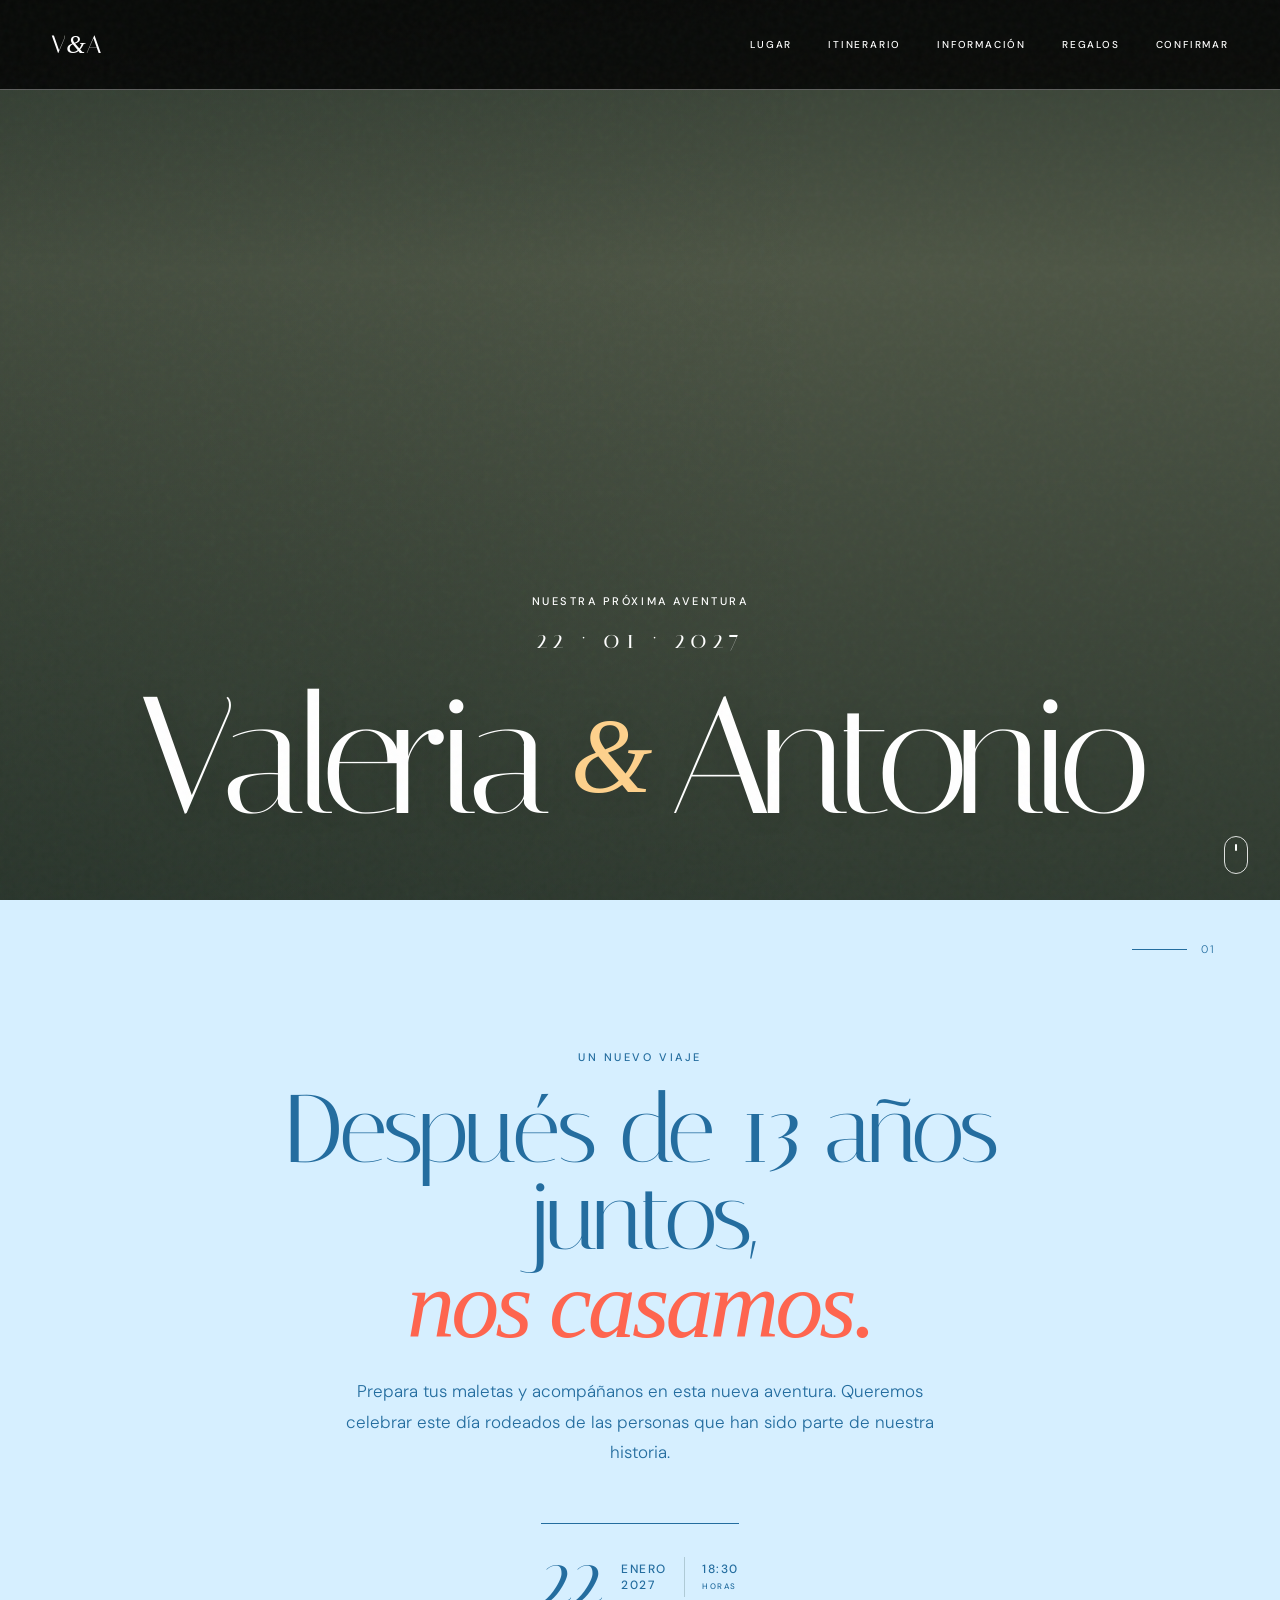
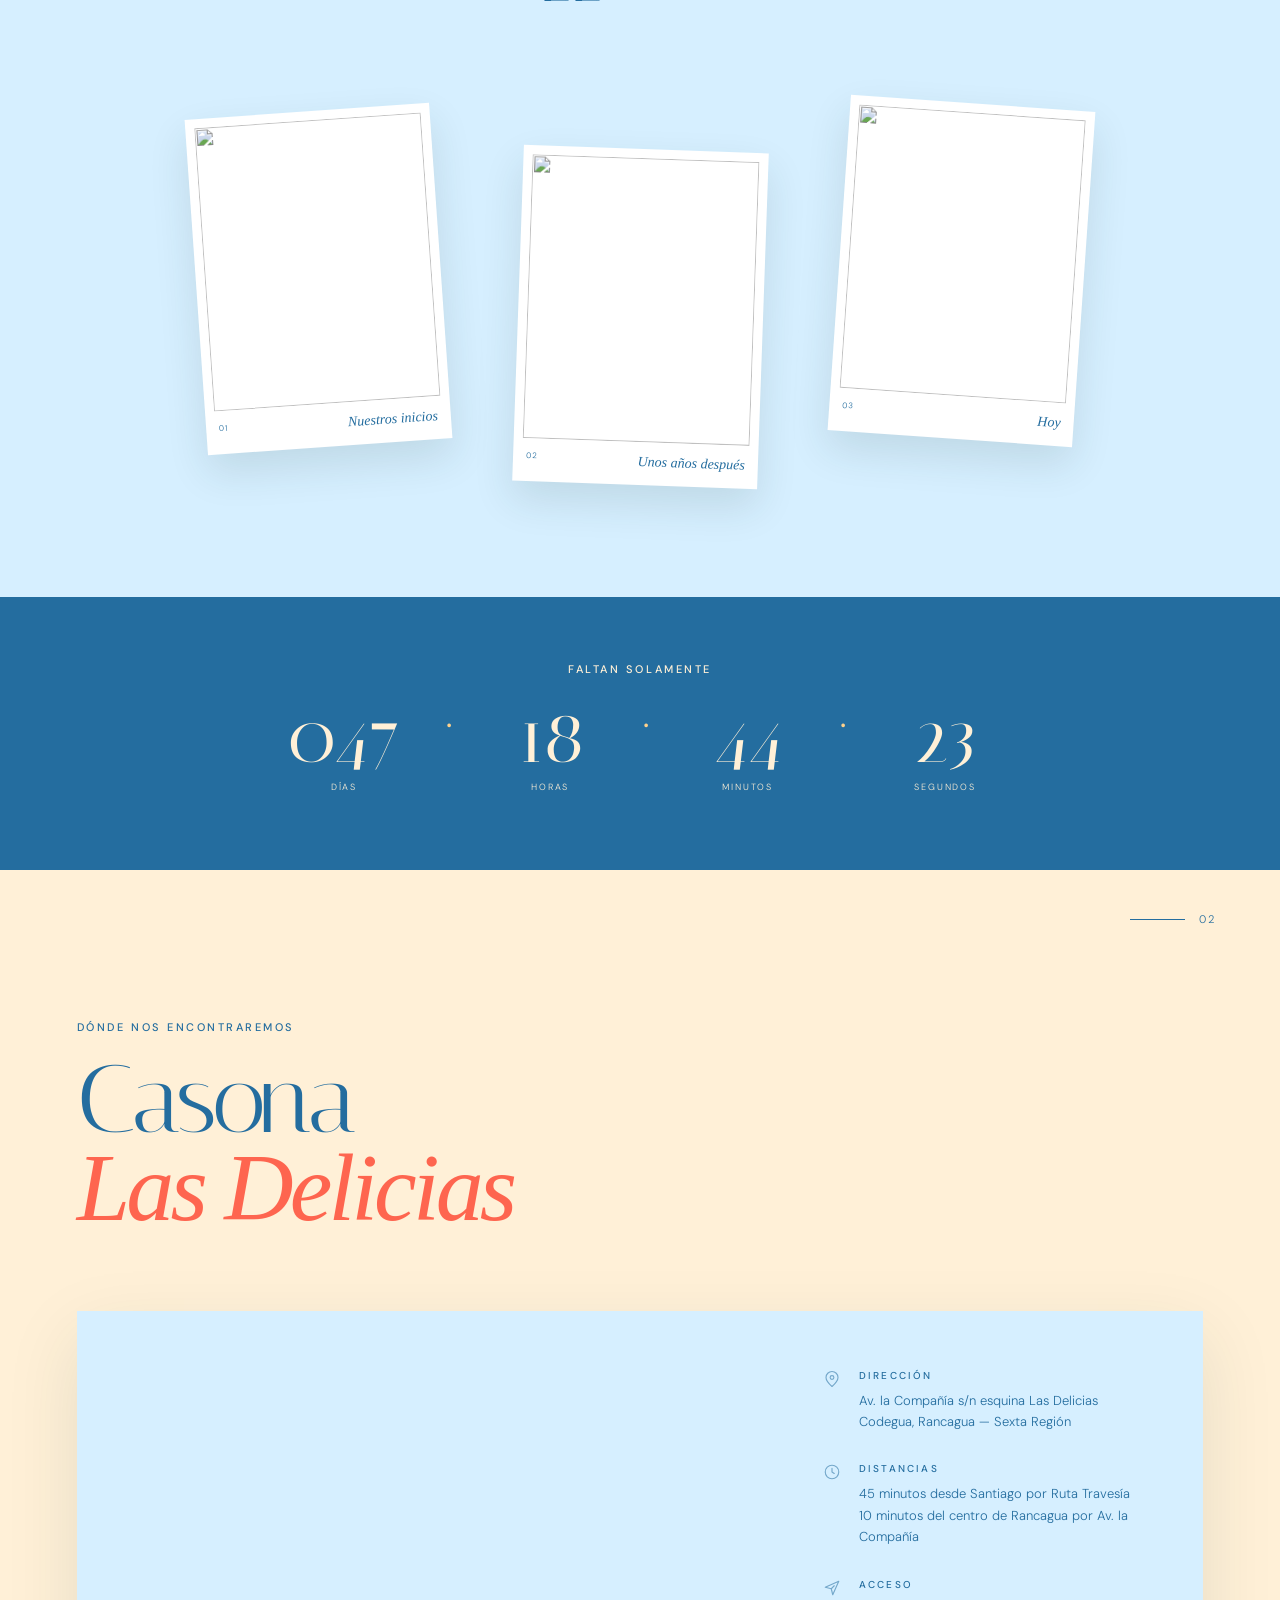
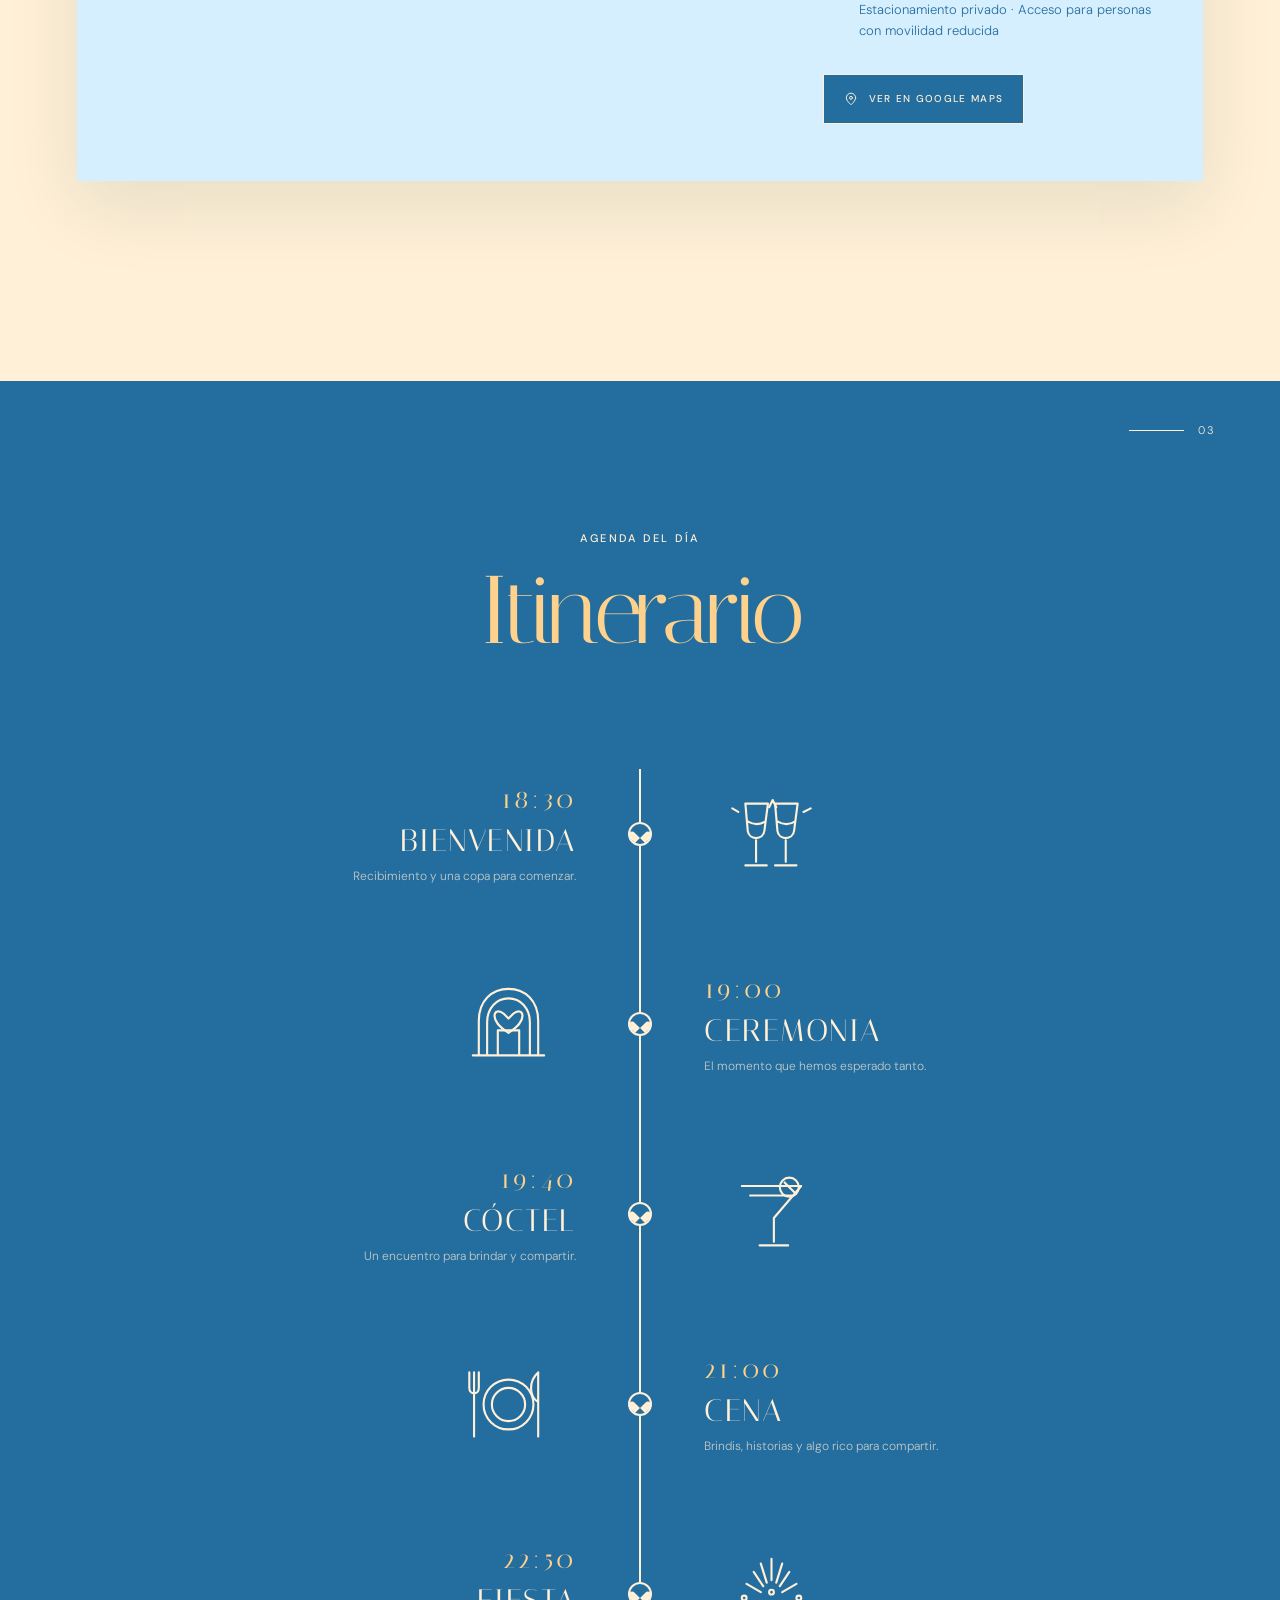
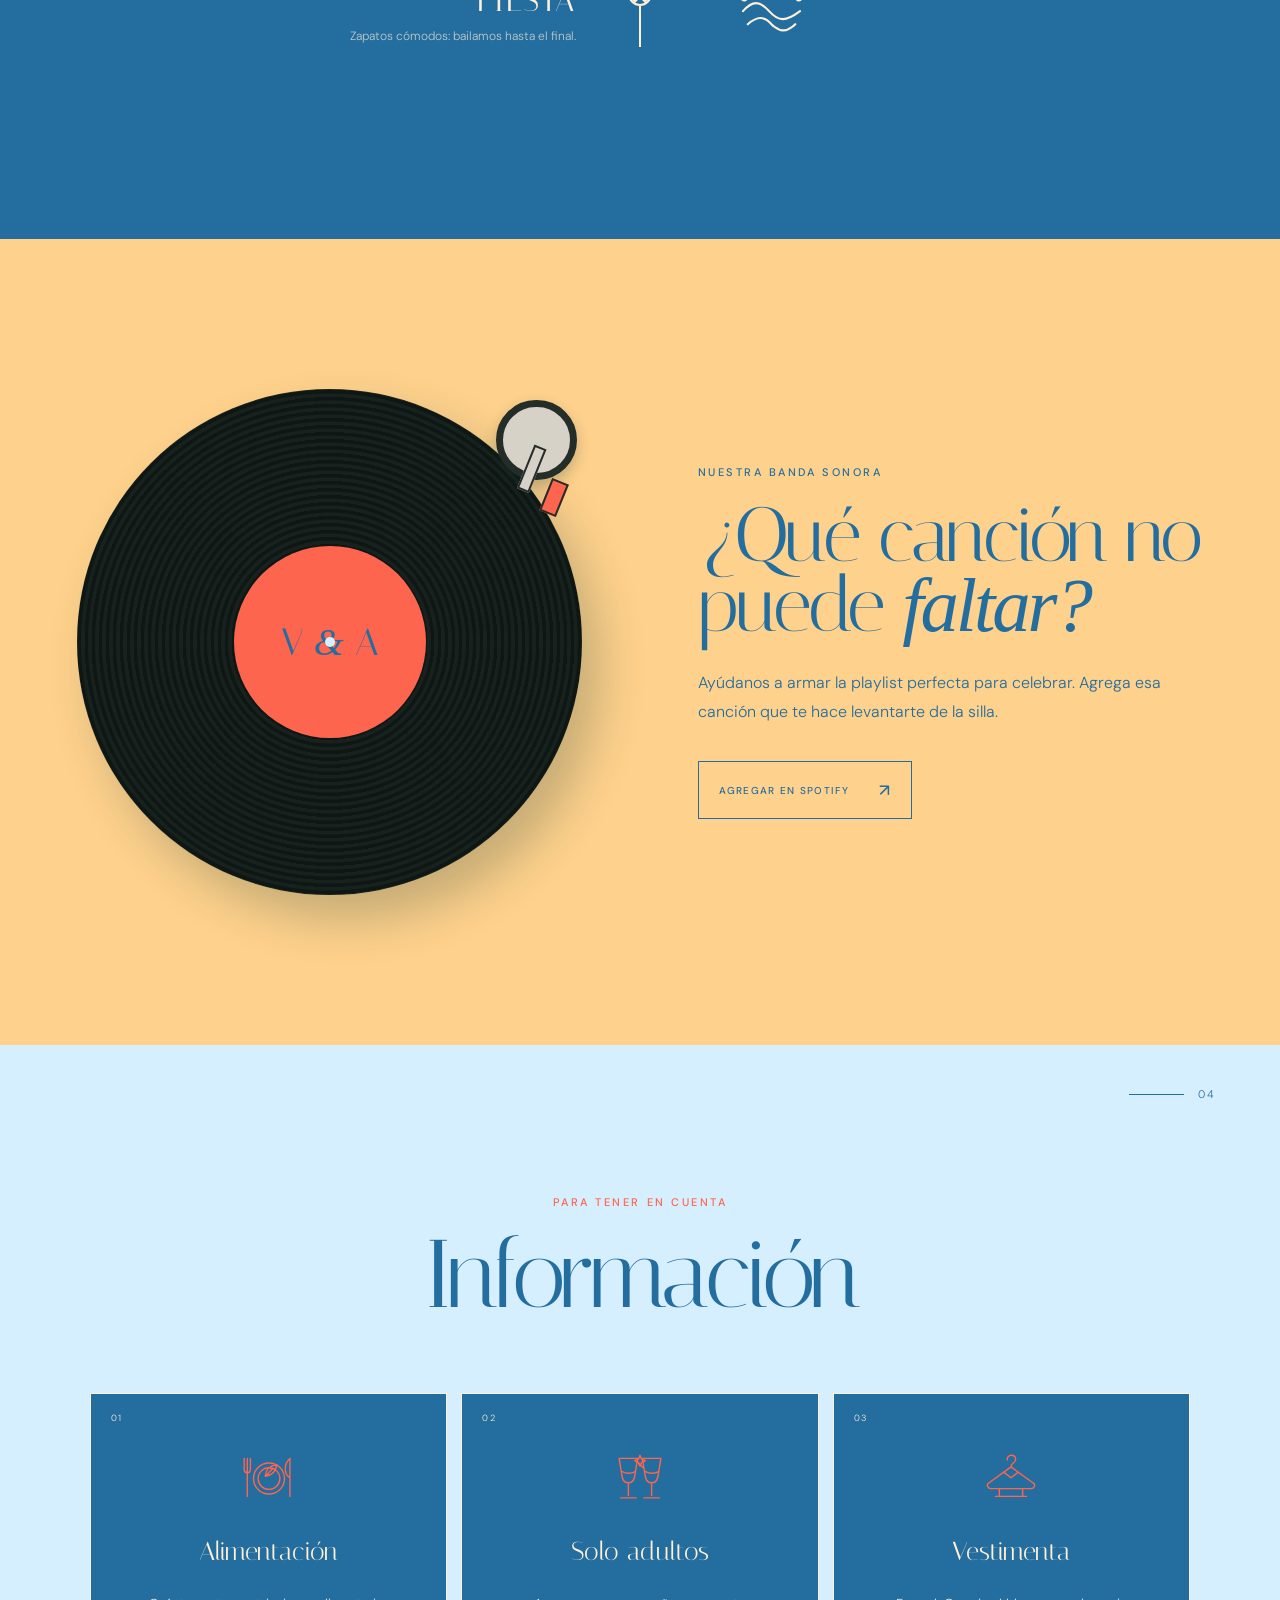
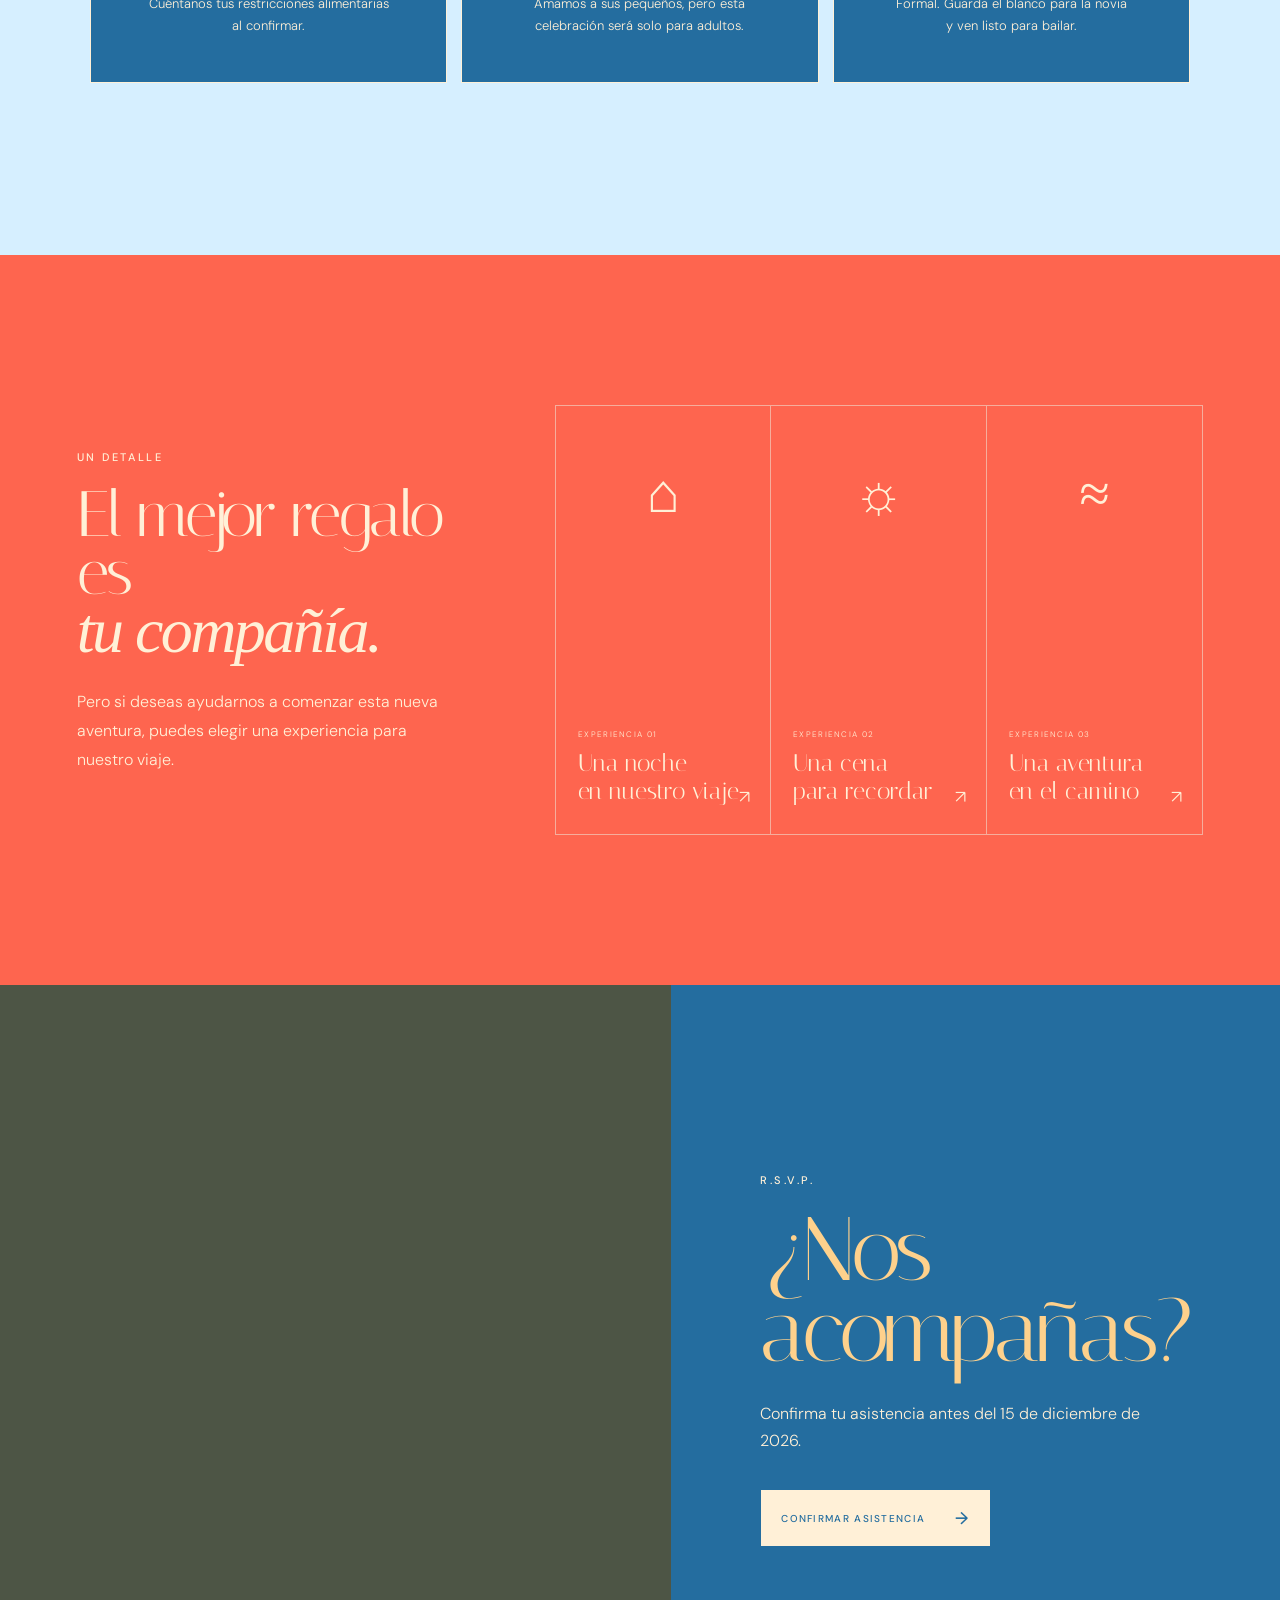
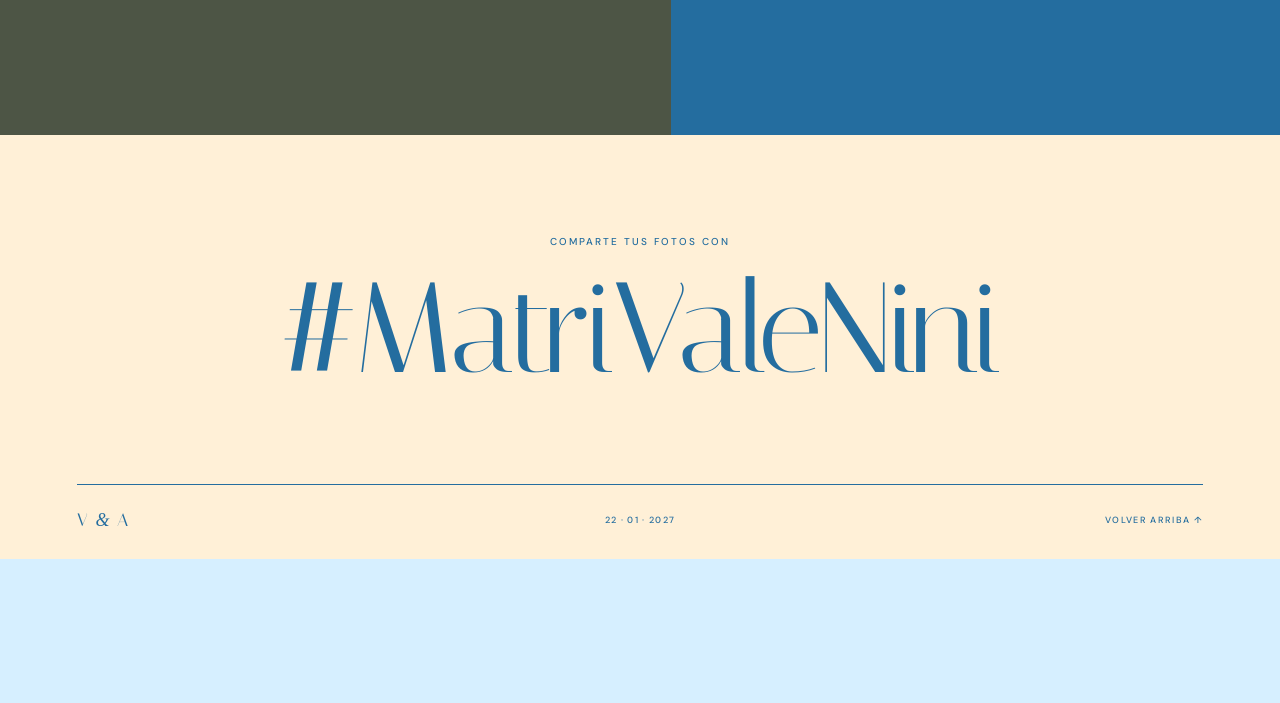
==== src/index.html @ 8c7a9e33 ":tada: First commit Signed-off-by: Antonio Ossa Guerra <aaossa@uc.cl>" ====
<!doctype html>
<html lang="es">
<head>
  <meta charset="UTF-8">
  <meta name="viewport" content="width=device-width, initial-scale=1.0">
  <meta name="theme-color" content="#173b32">
  <meta name="description" content="Invitación al matrimonio de Valeria y Antonio — 22 de enero de 2027.">
  <title>Valeria & Antonio — Nos casamos</title>
  <link rel="stylesheet" href="styles.css">
</head>
<body>
  <div class="noise" aria-hidden="true"></div>

  <header class="hero" id="inicio">
    <nav class="nav" aria-label="Navegación principal">
      <a class="nav__monogram" href="#inicio" aria-label="Volver al inicio">V<span>&</span>A</a>
      <div class="nav__links">
        <a href="#detalles">Lugar</a>
        <a href="#itinerario">Itinerario</a>
        <a href="#informacion">Información</a>
        <a href="#regalo">Regalos</a>
        <a href="#confirmacion">Confirmar</a>
      </div>
    </nav>

    <div class="hero__veil"></div>
    <div class="hero__content">
      <p class="eyebrow reveal">Nuestra próxima aventura</p>
      <div class="hero__meta reveal">
        <span>22 · 01 · 2027</span>
      </div>
      <h1 class="hero__title reveal">
        <span>Valeria</span>
        <i>&</i>
        <span>Antonio</span>
      </h1>
    </div>
    <a class="scroll-cue" href="#historia" aria-label="Bajar al contenido">
      <span class="scroll-cue__mouse" aria-hidden="true"><i></i></span>
    </a>
  </header>

  <main>
    <section class="intro section" id="historia">
      <div class="section__number">01</div>
      <div class="intro__content reveal">
        <p class="eyebrow">Un nuevo viaje</p>
        <h2>Después de 13 años juntos,<br><em>nos casamos.</em></h2>
        <p class="intro__copy">Prepara tus maletas y acompáñanos en esta nueva aventura. Queremos celebrar este día rodeados de las personas que han sido parte de nuestra historia.</p>
        <div class="date-lockup">
          <span class="date-lockup__day">22</span>
          <span class="date-lockup__text">Enero<br>2027</span>
          <span class="date-lockup__divider"></span>
          <span class="date-lockup__time">18:30<br><small>horas</small></span>
        </div>
      </div>
      <div class="journey-gallery" aria-label="Nuestra historia en fotografías">
        <button type="button" class="journey-photo journey-photo--one reveal-photo" aria-expanded="false">
          <span class="journey-photo__image" aria-hidden="true">
            <img src="assets/nuevo-viaje-1.webp" alt="" width="1000" height="1333" loading="lazy" decoding="async">
          </span>
          <span class="journey-photo__caption"><span>01</span> Nuestros inicios</span>
        </button>
        <button type="button" class="journey-photo journey-photo--two reveal-photo" aria-expanded="false">
          <span class="journey-photo__image" aria-hidden="true">
            <img src="assets/nuevo-viaje-2.webp" alt="" width="812" height="1440" loading="lazy" decoding="async">
          </span>
          <span class="journey-photo__caption"><span>02</span> Unos años después</span>
        </button>
        <button type="button" class="journey-photo journey-photo--three reveal-photo" aria-expanded="false">
          <span class="journey-photo__image" aria-hidden="true">
            <img src="assets/nuevo-viaje-3.webp" alt="" width="1000" height="1333" loading="lazy" decoding="async">
          </span>
          <span class="journey-photo__caption"><span>03</span> Hoy</span>
        </button>
      </div>
    </section>

    <section class="countdown" aria-label="Cuenta regresiva">
      <p class="eyebrow">Faltan solamente</p>
      <div class="countdown__grid" id="countdown">
        <div><strong data-unit="days">000</strong><span>Días</span></div>
        <div><strong data-unit="hours">00</strong><span>Horas</span></div>
        <div><strong data-unit="minutes">00</strong><span>Minutos</span></div>
        <div><strong data-unit="seconds">00</strong><span>Segundos</span></div>
      </div>
    </section>

    <section class="details section" id="detalles">
      <div class="section__number">02</div>
      <div class="details__heading reveal">
        <p class="eyebrow">Dónde nos encontraremos</p>
        <h2>Casona<br><em>Las Delicias</em></h2>
      </div>
      <div class="details__card reveal">
        <div class="details__map">
          <iframe
            title="Mapa de Casona Las Delicias"
            src="https://www.google.com/maps?q=Casona+Las+Delicias,+Codegua,+Chile&output=embed"
            loading="lazy"
            referrerpolicy="no-referrer-when-downgrade"
            allowfullscreen>
          </iframe>
        </div>
        <div class="details__info">
          <div class="venue-detail">
            <svg viewBox="0 0 24 24" aria-hidden="true">
              <path d="M20 10c0 5-8 12-8 12S4 15 4 10a8 8 0 1 1 16 0Z"/>
              <circle cx="12" cy="10" r="2.5"/>
            </svg>
            <div>
              <h3>Dirección</h3>
              <p>Av. la Compañía s/n esquina Las Delicias<br>Codegua, Rancagua — Sexta Región</p>
            </div>
          </div>
          <div class="venue-detail">
            <svg viewBox="0 0 24 24" aria-hidden="true">
              <circle cx="12" cy="12" r="9"/>
              <path d="M12 7v5l3 2"/>
            </svg>
            <div>
              <h3>Distancias</h3>
              <p>45 minutos desde Santiago por Ruta Travesía<br>10 minutos del centro de Rancagua por Av. la Compañía</p>
            </div>
          </div>
          <div class="venue-detail">
            <svg viewBox="0 0 24 24" aria-hidden="true">
              <path d="m3 11 18-8-8 18-2-8-8-2Z"/>
              <path d="m11 13 4-4"/>
            </svg>
            <div>
              <h3>Acceso</h3>
              <p>Estacionamiento privado · Acceso para personas con movilidad reducida</p>
            </div>
          </div>
          <a class="button button--dark" href="https://maps.app.goo.gl/5MyH327ADwP47CGk9" target="_blank" rel="noopener">
            <svg viewBox="0 0 24 24" aria-hidden="true">
              <path d="M20 10c0 5-8 12-8 12S4 15 4 10a8 8 0 1 1 16 0Z"/>
              <circle cx="12" cy="10" r="2.5"/>
            </svg>
            Ver en Google Maps
          </a>
        </div>
      </div>
    </section>

    <section class="schedule section" id="itinerario">
      <div class="section__number section__number--light">03</div>
      <div class="schedule__heading reveal">
        <p class="eyebrow">Agenda del día</p>
        <h2>Itinerario</h2>
      </div>
      <ol class="timeline">
        <li class="reveal">
          <div class="timeline__content">
            <time>18:30</time>
            <h3>Bienvenida</h3>
            <p>Recibimiento y una copa para comenzar.</p>
          </div>
          <span class="timeline__dot"></span>
          <div class="timeline__icon" aria-hidden="true">
            <svg viewBox="0 0 80 80">
              <path d="M18 14h19l-3 23c-1 8-13 8-14 0zM27 45v18M18 66h18M43 14h19l-3 23c-1 8-13 8-14 0zM52 45v18M43 66h18M20 29c5 3 10 3 15 0M45 29c5 3 10 3 15 0"/>
              <path d="m38 17 3-6 3 6M12 21l-5-3M67 21l6-3"/>
            </svg>
          </div>
        </li>
        <li class="reveal">
          <div class="timeline__content">
            <time>19:00</time>
            <h3>Ceremonia</h3>
            <p>El momento que hemos esperado tanto.</p>
          </div>
          <span class="timeline__dot"></span>
          <div class="timeline__icon" aria-hidden="true">
            <svg viewBox="0 0 80 80">
              <path d="M15 66V37c0-17 11-27 25-27s25 10 25 27v29M22 66V38c0-12 8-20 18-20s18 8 18 20v28M10 66h60M31 66V45h18v21"/>
              <path d="M36 31c-8-7-14 5 4 16 18-11 12-23 4-16l-4 4z"/>
            </svg>
          </div>
        </li>
        <li class="reveal">
          <div class="timeline__content">
            <time>19:40</time>
            <h3>Cóctel</h3>
            <p>Un encuentro para brindar y compartir.</p>
          </div>
          <span class="timeline__dot"></span>
          <div class="timeline__icon" aria-hidden="true">
            <svg viewBox="0 0 80 80">
              <path d="M15 16h50L42 43v20M30 66h24M22 24h36"/>
              <circle cx="55" cy="17" r="8"/>
              <path d="M51 13l8 8"/>
            </svg>
          </div>
        </li>
        <li class="reveal">
          <div class="timeline__content">
            <time>21:00</time>
            <h3>Cena</h3>
            <p>Brindis, historias y algo rico para compartir.</p>
          </div>
          <span class="timeline__dot"></span>
          <div class="timeline__icon" aria-hidden="true">
            <svg viewBox="0 0 80 80">
              <circle cx="40" cy="40" r="21"/>
              <circle cx="40" cy="40" r="14"/>
              <path d="M11 13v22M7 13v13c0 6 8 6 8 0V13M11 35v32M65 13v54M65 13c-8 7-8 20 0 25"/>
            </svg>
          </div>
        </li>
        <li class="reveal">
          <div class="timeline__content">
            <time>22:50</time>
            <h3>Fiesta</h3>
            <p>Zapatos cómodos: bailamos hasta el final.</p>
          </div>
          <span class="timeline__dot"></span>
          <div class="timeline__icon" aria-hidden="true">
            <svg viewBox="0 0 80 80">
              <path d="M40 10v18M31 14l5 16M49 14l-5 16M25 21l8 12M55 21l-8 12M19 31l12 7M61 31l-12 7"/>
              <path d="M16 54c8-9 14-9 22 0 8 9 14 9 26 0M20 65c8-7 14-7 20 0 7 7 13 7 20 0"/>
              <circle cx="17" cy="43" r="2"/><circle cx="63" cy="43" r="2"/><circle cx="40" cy="38" r="2"/>
            </svg>
          </div>
        </li>
      </ol>
    </section>

    <section class="music section">
      <div class="music__vinyl-wrap reveal" aria-hidden="true">
        <div class="music__vinyl">
          <div><span>V <i>&</i> A</span></div>
        </div>
        <div class="music__arm"><i></i></div>
        <span class="music__note music__note--one">♪</span>
        <span class="music__note music__note--two">♫</span>
      </div>
      <div class="music__content reveal">
        <p class="eyebrow">Nuestra banda sonora</p>
        <h2>¿Qué canción no puede <em>faltar?</em></h2>
        <p>Ayúdanos a armar la playlist perfecta para celebrar. Agrega esa canción que te hace levantarte de la silla.</p>
        <a class="button button--accent" href="https://open.spotify.com/playlist/4Q2MR5oj2ZC1UvlcKn5QB2?si=HOJVmqtvRiGSHWMftlaDEA" target="_blank" rel="noopener">Agregar en Spotify <span>↗</span></a>
      </div>
    </section>

    <section class="info section" id="informacion">
      <div class="section__number">04</div>
      <div class="info__heading reveal">
        <p class="eyebrow">Para tener en cuenta</p>
        <h2>Información</h2>
      </div>
      <div class="info__grid">
        <article class="info-card reveal">
          <span>01</span>
          <svg class="info-card__icon" viewBox="0 0 80 80" aria-hidden="true">
            <circle cx="40" cy="42" r="20"/>
            <circle cx="40" cy="42" r="14"/>
            <path d="M12 16v24M8 16v14c0 6 8 6 8 0V16M12 40v25M67 16v49M67 16c-8 7-8 20 0 25"/>
            <path d="M35 39c1-9 7-14 15-15-1 8-6 14-15 15zM35 39l10-10"/>
          </svg>
          <h3>Alimentación</h3>
          <p>Cuéntanos tus restricciones alimentarias al confirmar.</p>
        </article>
        <article class="info-card reveal">
          <span>02</span>
          <svg class="info-card__icon" viewBox="0 0 80 80" aria-hidden="true">
            <path d="M13 16h24l-4 24c-2 10-14 10-16 0zM25 49v15M15 67h20M43 16h24l-4 24c-2 10-14 10-16 0zM55 49v15M45 67h20"/>
            <path d="M17 33c6 3 11 3 17 0M47 33c6 3 11 3 17 0M36 20l8 8"/>
            <path d="m40 12 2 5 5 2-5 2-2 5-2-5-5-2 5-2z"/>
          </svg>
          <h3>Solo adultos</h3>
          <p>Amamos a sus pequeños, pero esta celebración será solo para adultos.</p>
        </article>
        <article class="info-card reveal">
          <span>03</span>
          <svg class="info-card__icon" viewBox="0 0 80 80" aria-hidden="true">
            <path d="M35 18c0-8 11-8 11-1 0 5-6 5-6 10M40 27 11 48c-3 2-1 7 3 7h52c4 0 6-5 3-7z"/>
            <path d="M25 55v10M55 55v10M20 65h40"/>
            <path d="m31 34 9 7 9-7"/>
          </svg>
          <h3>Vestimenta</h3>
          <p>Formal. Guarda el blanco para la novia y ven listo para bailar.</p>
        </article>
      </div>
    </section>

    <section class="gifts section" id="regalo">
      <div class="gifts__content reveal">
        <p class="eyebrow">Un detalle</p>
        <h2>El mejor regalo es<br><em>tu compañía.</em></h2>
        <p>Pero si deseas ayudarnos a comenzar esta nueva aventura, puedes elegir una experiencia para nuestro viaje.</p>
      </div>
      <div class="gift-options">
        <a href="#" class="gift-card reveal">
          <span class="gift-card__icon">⌂</span>
          <small>Experiencia 01</small>
          <h3>Una noche<br>en nuestro viaje</h3>
          <span class="gift-card__arrow">↗</span>
        </a>
        <a href="#" class="gift-card reveal">
          <span class="gift-card__icon">☼</span>
          <small>Experiencia 02</small>
          <h3>Una cena<br>para recordar</h3>
          <span class="gift-card__arrow">↗</span>
        </a>
        <a href="#" class="gift-card reveal">
          <span class="gift-card__icon">≈</span>
          <small>Experiencia 03</small>
          <h3>Una aventura<br>en el camino</h3>
          <span class="gift-card__arrow">↗</span>
        </a>
      </div>
    </section>

    <section class="rsvp section" id="confirmacion">
      <picture class="rsvp__photo" aria-hidden="true">
        <source media="(max-width: 640px)" srcset="assets/pareja-900.webp">
        <img src="assets/pareja-2000.webp" alt="" width="1800" height="2400" loading="lazy" decoding="async">
      </picture>
      <div class="rsvp__panel reveal">
        <p class="eyebrow">R.S.V.P.</p>
        <h2>¿Nos acompañas?</h2>
        <p>Confirma tu asistencia antes del 15 de diciembre de 2026.</p>
        <a class="button button--light" href="https://forms.gle/s1nyb9AFmERcZndN8" target="_blank" rel="noopener">Confirmar asistencia <span>→</span></a>
      </div>
    </section>
  </main>

  <footer class="footer">
    <p>Comparte tus fotos con</p>
    <a href="https://instagram.com" target="_blank" rel="noopener">#MatriValeNini</a>
    <div class="footer__bottom">
      <span>V <i>&</i> A</span>
      <span>22 · 01 · 2027</span>
      <a href="#inicio">Volver arriba ↑</a>
    </div>
  </footer>

  <div class="polaroid-viewer" hidden>
    <button class="polaroid-viewer__backdrop" type="button" aria-label="Devolver la foto"></button>
    <div class="polaroid-viewer__card journey-photo" role="dialog" aria-modal="true" tabindex="-1">
      <div class="journey-photo__image"></div>
      <p class="journey-photo__caption"></p>
    </div>
  </div>

  <script src="script.js"></script>
</body>
</html>
---- src/styles.css ----
@import url("https://fonts.googleapis.com/css2?family=DM+Sans:wght@300;400;500&family=Italiana&display=swap");

:root {
  --ink: #246d9f;
  --cream: #fff0d7;
  --paper: #d6efff;
  --accent: #fed18c;
  --coral: #fe654f;
  --line: rgba(23, 59, 50, .2);
  --serif: "Italiana", "Times New Roman", serif;
  --sans: "DM Sans", "Segoe UI", sans-serif;
}

* { box-sizing: border-box; }
html { scroll-behavior: smooth; }
body {
  margin: 0;
  color: var(--ink);
  background: var(--paper);
  font-family: var(--sans);
  font-weight: 300;
  overflow-x: hidden;
}
a { color: inherit; text-decoration: none; }
.noise {
  position: fixed;
  inset: 0;
  z-index: 100;
  pointer-events: none;
  opacity: .05;
  background-image: url("data:image/svg+xml,%3Csvg viewBox='0 0 160 160' xmlns='http://www.w3.org/2000/svg'%3E%3Cfilter id='n'%3E%3CfeTurbulence type='fractalNoise' baseFrequency='.9' numOctaves='4' stitchTiles='stitch'/%3E%3C/filter%3E%3Crect width='100%25' height='100%25' filter='url(%23n)' opacity='.7'/%3E%3C/svg%3E");
}
.eyebrow {
  margin: 0 0 22px;
  font-size: 11px;
  font-weight: 500;
  letter-spacing: .23em;
  text-transform: uppercase;
}
h1, h2, h3, p { margin-top: 0; }
h2 {
  margin-bottom: 28px;
  font-family: var(--serif);
  font-size: clamp(54px, 7.5vw, 112px);
  font-weight: 400;
  line-height: .91;
  letter-spacing: -.04em;
}
h2 em {
  font-family: Georgia, serif;
  font-weight: 400;
  font-style: italic;
}
.section {
  position: relative;
  padding: 150px max(6vw, 34px);
}
.section__number {
  position: absolute;
  top: 42px;
  right: 5vw;
  font-size: 11px;
  letter-spacing: .2em;
}
.section__number::before {
  content: "";
  display: inline-block;
  width: 55px;
  height: 1px;
  margin: 0 14px 3px 0;
  background: currentColor;
}

/* Hero */
.hero {
  position: relative;
  height: 100svh;
  min-height: 620px;
  color: white;
  background: #4d5545 url("assets/portada-2000.webp") center 42% / cover no-repeat;
  overflow: hidden;
}
.hero__veil {
  position: absolute;
  inset: 0;
  background:
    linear-gradient(180deg, rgba(10, 25, 21, .38), transparent 30%, rgba(10, 25, 21, .46)),
    linear-gradient(90deg, rgba(10, 25, 21, .15), transparent 65%);
}
.nav {
  position: absolute;
  z-index: 3;
  top: 0;
  left: 0;
  right: 0;
  display: flex;
  justify-content: space-between;
  align-items: center;
  padding: 30px 4vw;
  background-color: #000000d4;
  border-bottom: 1px solid rgba(255, 255, 255, .35);
}
.nav__monogram {
  font-family: var(--serif);
  font-size: 25px;
}
.nav__monogram span, .footer i { font-family: Georgia, serif; font-style: italic; }
.nav__links { display: flex; gap: 36px; }
.nav__links a {
  position: relative;
  font-size: 10px;
  font-weight: 500;
  letter-spacing: .18em;
  text-transform: uppercase;
}
.nav__links a::after {
  content: "";
  position: absolute;
  left: 0;
  right: 100%;
  bottom: -7px;
  height: 1px;
  background: white;
  transition: right .3s ease;
}
.nav__links a:hover::after { right: 0; }
.hero__content {
  position: absolute;
  z-index: 2;
  left: 6vw;
  right: 6vw;
  bottom: 82px;
  text-align: center;
}
.hero__content .eyebrow { margin-bottom: 16px; }
.hero__title {
  display: flex;
  justify-content: center;
  align-items: center;
  gap: clamp(10px, 2vw, 38px);
  margin: 0;
  font-family: var(--serif);
  font-size: clamp(78px, 13vw, 210px);
  font-weight: 400;
  line-height: .72;
  letter-spacing: -.055em;
  white-space: nowrap;
  text-shadow: 0 3px 30px rgba(0, 0, 0, .12);
}
.hero__title i {
  color: var(--accent);
  font-family: Georgia, serif;
  font-size: .63em;
  font-weight: 400;
}
.hero__meta {
  display: flex;
  justify-content: center;
  align-items: center;
  margin-bottom: 44px;
  font-family: var(--serif);
  font-size: clamp(18px, 2vw, 27px);
  letter-spacing: .2em;
  text-transform: uppercase;
}
.hero__line { width: 50px; height: 1px; background: rgba(255, 255, 255, .7); }
.scroll-cue {
  position: absolute;
  z-index: 2;
  right: 32px;
  bottom: 26px;
}
.scroll-cue__mouse {
  position: relative;
  display: block;
  width: 24px;
  height: 38px;
  border: 1px solid rgba(255, 255, 255, .85);
  border-radius: 14px;
}
.scroll-cue__mouse i {
  position: absolute;
  top: 7px;
  left: 50%;
  width: 2px;
  height: 7px;
  background: white;
  border-radius: 2px;
  transform: translateX(-50%);
  animation: mouse-wheel 1.7s ease-in-out infinite;
}
@keyframes mouse-wheel {
  0% { opacity: 0; transform: translate(-50%, -2px); }
  35% { opacity: 1; }
  100% { opacity: 0; transform: translate(-50%, 10px); }
}

/* Intro */
.intro {
  min-height: 1100px;
  background: var(--paper);
}
.intro__content {
  position: relative;
  z-index: 2;
  max-width: 760px;
  margin: 0 auto;
  text-align: center;
}
.intro__content h2 em { color: var(--coral); }
.intro__copy {
  max-width: 590px;
  margin: 0 auto 55px;
  font-size: 17px;
  line-height: 1.8;
}
.date-lockup {
  display: inline-flex;
  align-items: center;
  gap: 17px;
  padding-top: 28px;
  border-top: 1px solid var(--ink);
  text-align: left;
}
.date-lockup__day {
  font-family: var(--serif);
  font-size: 72px;
  line-height: .7;
}
.date-lockup__text, .date-lockup__time {
  font-size: 12px;
  font-weight: 500;
  line-height: 1.35;
  letter-spacing: .13em;
  text-transform: uppercase;
}
.date-lockup__divider { width: 1px; height: 40px; background: var(--line); }
.date-lockup__time small { font-size: 8px; }
.journey-gallery {
  position: relative;
  z-index: 2;
  display: grid;
  grid-template-columns: repeat(3, minmax(0, 245px));
  justify-content: center;
  column-gap: clamp(28px, 6vw, 88px);
  align-items: center;
  max-width: 1100px;
  margin: 105px auto 0;
}
.journey-photo {
  position: relative;
  display: block;
  width: 100%;
  max-width: 245px;
  margin: 0;
  padding: 9px 9px 15px;
  border: 0;
  color: inherit;
  background: white;
  box-shadow: 0 18px 40px rgba(23, 59, 50, .12);
  font: inherit;
  text-align: left;
  min-width: 0;
  cursor: pointer;
  appearance: none;
  user-select: none;
  -webkit-tap-highlight-color: transparent;
}
.journey-photo.is-lifted { visibility: hidden; }
.journey-photo:focus-visible {
  outline: 2px solid var(--coral);
  outline-offset: 5px;
}
.journey-photo--one { transform: rotate(-4deg); }
.journey-photo--two { transform: translateY(38px) rotate(2deg); }
.journey-photo--three { transform: translateY(-8px) rotate(4deg); }
.journey-photo__image {
  display: block;
  aspect-ratio: 4 / 5;
  overflow: hidden;
  filter: saturate(.72);
}
.journey-photo__image img {
  display: block;
  width: 100%;
  height: 100%;
  object-fit: cover;
}
.journey-photo__caption {
  display: flex;
  justify-content: space-between;
  margin: 0;
  padding: 12px 4px 0;
  font-family: Georgia, serif;
  font-size: 14px;
  font-style: italic;
}
.journey-photo__caption span {
  font-family: var(--sans);
  font-size: 8px;
  font-style: normal;
  letter-spacing: .14em;
}

/* Countdown */
.countdown {
  padding: 65px 6vw 75px;
  color: var(--cream);
  background: var(--ink);
  text-align: center;
}
.countdown__grid {
  display: flex;
  justify-content: center;
  gap: clamp(25px, 8vw, 120px);
}
.countdown__grid div { position: relative; min-width: 95px; }
.countdown__grid div:not(:last-child)::after {
  content: "·";
  position: absolute;
  top: 3px;
  right: clamp(-60px, -4vw, -20px);
  color: var(--accent);
  font-size: 36px;
}
.countdown strong {
  display: block;
  font-family: var(--serif);
  font-size: clamp(48px, 6vw, 82px);
  font-weight: 400;
  line-height: 1;
}
.countdown span {
  font-size: 9px;
  letter-spacing: .2em;
  text-transform: uppercase;
}

/* Venue */
.details { padding-bottom: 200px; background: var(--cream); }
.details__heading { max-width: 810px; margin-bottom: 80px; }
.details__heading h2 em { color: var(--coral); }
.details__card {
  position: relative;
  z-index: 2;
  display: grid;
  grid-template-columns: 1.25fr .75fr;
  max-width: 1180px;
  min-height: 470px;
  margin: auto;
  background: var(--paper);
  box-shadow: 0 25px 70px rgba(23, 59, 50, .1);
}
.details__map {
  min-height: 470px;
  overflow: hidden;
}
.details__map iframe {
  display: block;
  width: 100%;
  height: 100%;
  min-height: 470px;
  border: 0;
}
.details__info {
  display: flex;
  flex-direction: column;
  justify-content: center;
  gap: 30px;
  padding: 48px 42px;
}
.venue-detail {
  display: grid;
  grid-template-columns: 20px 1fr;
  gap: 16px;
  align-items: start;
}
.venue-detail > svg {
  width: 18px;
  margin-top: 1px;
  fill: none;
  stroke: currentColor;
  stroke-width: 1.5;
  stroke-linecap: round;
  stroke-linejoin: round;
  opacity: .55;
}
.venue-detail h3 {
  margin: 0 0 8px;
  font-family: var(--sans);
  font-size: 10px;
  font-weight: 500;
  letter-spacing: .22em;
  text-transform: uppercase;
}
.venue-detail p {
  margin: 0;
  font-size: 13px;
  line-height: 1.65;
}
.button {
  display: inline-flex;
  width: max-content;
  align-items: center;
  justify-content: space-between;
  gap: 30px;
  padding: 17px 20px;
  border: 1px solid currentColor;
  font-size: 10px;
  font-weight: 500;
  letter-spacing: .13em;
  text-transform: uppercase;
  transition: .3s ease;
}
.button span { font-size: 17px; }
.button--dark { color: var(--cream); background: var(--ink); }
.button--dark:hover { color: var(--ink); background: transparent; }
.details__info .button { gap: 11px; margin-top: 2px; }
.details__info .button svg {
  width: 14px;
  fill: none;
  stroke: currentColor;
  stroke-width: 1.7;
  stroke-linecap: round;
  stroke-linejoin: round;
}

/* Timeline */
.schedule { color: var(--cream); background: var(--ink); }
.section__number--light { color: var(--cream); }
.schedule__heading { text-align: center; }
.schedule__heading h2 { color: var(--accent); }
.timeline { position: relative; max-width: 820px; margin: 85px auto 0; padding: 0; list-style: none; }
.timeline::before {
  content: "";
  position: absolute;
  top: 30px;
  bottom: 42px;
  left: 50%;
  width: 2px;
  background: var(--cream);
  transform: translateX(-50%);
}
.timeline li {
  display: grid;
  grid-template-columns: 1fr 72px 1fr;
  align-items: center;
  min-height: 190px;
}
.timeline__content {
  grid-column: 1;
  padding: 0 28px 0 0;
  text-align: right;
}
.timeline li:nth-child(even) .timeline__content {
  grid-column: 3;
  padding: 0 0 0 28px;
  text-align: left;
}
.timeline time {
  display: block;
  margin-bottom: 7px;
  color: var(--accent);
  font-family: var(--serif);
  font-size: 27px;
  letter-spacing: .12em;
}
.timeline__dot {
  position: relative;
  z-index: 1;
  grid-column: 2;
  grid-row: 1;
  width: 24px;
  height: 24px;
  margin: 0 auto;
  background: var(--ink);
  border: 2px solid var(--cream);
  border-radius: 50%;
}
.timeline__dot::before,
.timeline__dot::after {
  content: "";
  position: absolute;
  top: 8px;
  width: 7px;
  height: 11px;
  background: var(--cream);
  border-radius: 7px 7px 0 0;
}
.timeline__dot::before { left: 5px; transform: rotate(-45deg); transform-origin: 0 100%; }
.timeline__dot::after { right: 5px; transform: rotate(45deg); transform-origin: 100% 100%; }
.timeline__icon {
  grid-column: 3;
  grid-row: 1;
  width: 95px;
  margin-left: 48px;
  color: var(--cream);
}
.timeline li:nth-child(even) .timeline__icon {
  grid-column: 1;
  justify-self: end;
  margin: 0 48px 0 0;
}
.timeline__icon svg {
  display: block;
  width: 100%;
  fill: none;
  stroke: currentColor;
  stroke-width: 1.8;
  stroke-linecap: round;
  stroke-linejoin: round;
}
.timeline h3 {
  margin: 0 0 8px;
  font-family: var(--serif);
  font-size: 31px;
  font-weight: 400;
  letter-spacing: .05em;
  text-transform: uppercase;
}
.timeline p { margin-bottom: 0; color: rgba(255,240,215,.72); font-size: 12px; line-height: 1.55; }

/* Music */
.music {
  display: grid;
  grid-template-columns: 1fr 1fr;
  align-items: center;
  gap: 9vw;
  min-height: 740px;
  color: var(--ink);
  background: var(--accent);
}
.music__vinyl-wrap {
  position: relative;
  aspect-ratio: 1;
  max-width: 510px;
}
.music__vinyl {
  position: absolute;
  inset: 0;
  border-radius: 50%;
  background: repeating-radial-gradient(circle, #17211d 0 3px, #0e1713 4px 7px);
  box-shadow: 18px 25px 45px rgba(23,59,50,.24);
  animation: spin 8s linear infinite;
  animation-play-state: paused;
}
.music.is-playing .music__vinyl { animation-play-state: running; }
.music__vinyl::after {
  content: "";
  position: absolute;
  inset: 49%;
  background: var(--paper);
  border-radius: 50%;
}
.music__vinyl div {
  position: absolute;
  inset: 31%;
  display: grid;
  place-items: center;
  background: var(--coral);
  border-radius: 50%;
  font-family: var(--serif);
  font-size: clamp(22px, 3vw, 40px);
}
.music__vinyl i { font-family: Georgia, serif; }
.music__arm {
  position: absolute;
  z-index: 3;
  top: 2%;
  right: 1%;
  width: 16%;
  aspect-ratio: 1;
  background: #d7d2c7;
  border: 7px solid #252d29;
  border-radius: 50%;
  box-shadow: 0 6px 14px rgba(23,59,50,.25);
}
.music__arm::before {
  content: "";
  position: absolute;
  top: 60%;
  left: 45%;
  width: 9px;
  height: 65%;
  background: #d7d2c7;
  border: 2px solid #252d29;
  transform: rotate(22deg);
  transform-origin: top center;
}
.music__arm i {
  position: absolute;
  top: 109%;
  left: 62%;
  width: 18px;
  height: 35px;
  background: var(--coral);
  border: 2px solid #252d29;
  transform: rotate(22deg);
}
.music__note {
  position: absolute;
  color: var(--ink);
  font-family: Georgia, serif;
  font-size: 29px;
  opacity: 0;
}
.music__note--one { top: 12%; left: -3%; }
.music__note--two { top: -3%; left: 12%; font-size: 22px; }
.music.is-playing .music__note { animation: float-note 2.7s ease-in-out infinite; }
.music.is-playing .music__note--two { animation-delay: .8s; }
@keyframes spin { to { transform: rotate(360deg); } }
@keyframes float-note {
  0% { opacity: 0; transform: translateY(18px) rotate(-8deg); }
  35%, 70% { opacity: .8; }
  100% { opacity: 0; transform: translateY(-22px) rotate(8deg); }
}
.music__content { max-width: 590px; }
.music__content h2 { font-size: clamp(52px, 6vw, 92px); }
.music__content p:not(.eyebrow) { max-width: 480px; margin-bottom: 35px; line-height: 1.8; }
.button--accent { background: transparent; }
.button--accent:hover { color: var(--accent); background: var(--ink); }

/* Information */
.info { min-height: 810px; background: var(--paper); }
.info__heading { text-align: center; }
.info__heading .eyebrow { color: var(--coral); }
.info__heading h2 { color: var(--ink); }
.info__grid {
  position: relative;
  z-index: 2;
  display: grid;
  grid-template-columns: repeat(3, 1fr);
  gap: 14px;
  max-width: 1100px;
  margin: 75px auto 0;
}
.info-card {
  position: relative;
  min-height: 290px;
  padding: 34px;
  color: var(--cream);
  background: var(--ink);
  border: 1px solid var(--cream);
  text-align: center;
}
.info-card > span { position: absolute; top: 18px; left: 20px; font-size: 9px; letter-spacing: .15em; }
.info-card__icon {
  display: block;
  width: 62px;
  height: 62px;
  margin: 18px auto 28px;
  fill: none;
  stroke: var(--coral);
  stroke-width: 1.8;
  stroke-linecap: round;
  stroke-linejoin: round;
}
.info-card h3 { font-family: var(--serif); font-size: 26px; font-weight: 400; }
.info-card p { margin: auto; max-width: 240px; font-size: 13px; line-height: 1.65; }

/* Gifts */
.gifts {
  display: grid;
  grid-template-columns: .75fr 1.25fr;
  gap: 7vw;
  color: var(--cream);
  background: var(--coral);
}
.gifts__content { align-self: center; }
.gifts__content h2 { font-size: clamp(48px, 5vw, 78px); }
.gifts__content p:not(.eyebrow) { max-width: 430px; line-height: 1.8; }
.gift-options { display: grid; grid-template-columns: repeat(3, 1fr); }
.gift-card {
  position: relative;
  display: flex;
  min-height: 430px;
  flex-direction: column;
  justify-content: flex-end;
  padding: 28px 22px;
  border: 1px solid rgba(241,234,220,.55);
  transition: .35s ease;
}
.gift-card + .gift-card { border-left: 0; }
.gift-card:hover { color: var(--ink); background: var(--accent); transform: translateY(-8px); }
.gift-card__icon { position: absolute; top: 55px; left: 50%; font-family: var(--serif); font-size: 55px; transform: translateX(-50%); }
.gift-card small { margin-bottom: 10px; font-size: 8px; letter-spacing: .16em; text-transform: uppercase; }
.gift-card h3 { margin: 0; font-family: var(--serif); font-size: 24px; font-weight: 400; line-height: 1.2; }
.gift-card__arrow { position: absolute; right: 20px; bottom: 25px; font-size: 18px; }

/* RSVP */
.rsvp { display: grid; grid-template-columns: 1.25fr .75fr; min-height: 750px; padding: 0; }
.rsvp__photo {
  display: block;
  min-height: 680px;
  overflow: hidden;
  background: #4d5545;
}
.rsvp__photo img {
  display: block;
  width: 100%;
  height: 100%;
  min-height: inherit;
  object-fit: cover;
  object-position: center 58%;
  filter: saturate(.72);
}
.rsvp__panel {
  display: flex;
  flex-direction: column;
  justify-content: center;
  padding: 7vw;
  color: var(--cream);
  background: var(--ink);
}
.rsvp__panel h2 { color: var(--accent); font-size: clamp(60px, 7vw, 100px); }
.rsvp__panel > p:not(.eyebrow) { max-width: 420px; margin-bottom: 35px; line-height: 1.7; }
.button--light { color: var(--ink); background: var(--cream); }
.button--light:hover { color: var(--cream); background: transparent; }

/* Footer */
.footer { padding: 100px 6vw 28px; color: var(--ink); background: var(--cream); text-align: center; }
.footer > p { margin-bottom: 5px; font-size: 10px; font-weight: 500; letter-spacing: .2em; text-transform: uppercase; }
.footer > a { font-family: var(--serif); font-size: clamp(55px, 10vw, 150px); letter-spacing: -.04em; }
.footer__bottom {
  display: grid;
  grid-template-columns: 1fr 1fr 1fr;
  align-items: center;
  margin-top: 80px;
  padding-top: 24px;
  border-top: 1px solid var(--ink);
  font-size: 9px;
  font-weight: 500;
  letter-spacing: .15em;
  text-transform: uppercase;
}
.footer__bottom span:first-child { justify-self: start; font-family: var(--serif); font-size: 18px; text-transform: none; }
.footer__bottom a { justify-self: end; }

/* Motion */
.reveal {
  opacity: 0;
  transform: translateY(28px);
  transition: opacity .8s ease, transform .8s cubic-bezier(.2,.7,.2,1);
}
.reveal.is-visible { opacity: 1; transform: translateY(0); }
.reveal-photo {
  opacity: 0;
  transition: opacity .9s ease, transform 1s cubic-bezier(.2,.7,.2,1);
}
.reveal-photo.is-visible { opacity: 1; }

@media (max-width: 900px) {
  .section { padding: 110px 7vw; }
  .hero__title { flex-direction: column; gap: 14px; font-size: clamp(82px, 20vw, 145px); line-height: .62; }
  .hero__title i { position: absolute; font-size: .4em; }
  .hero__meta { margin: 18px 0 30px; }
  .intro__content { padding: 0 50px; }
  .details__card { grid-template-columns: 1fr; max-width: 680px; }
  .details__info { padding: 45px; }
  .details__map { min-height: 400px; }
  .details__map iframe { min-height: 400px; }
  .music { grid-template-columns: .85fr 1.15fr; gap: 6vw; }
  .gifts { grid-template-columns: 1fr; }
  .gifts__content { max-width: 620px; }
  .gift-card { min-height: 340px; }
  .rsvp { grid-template-columns: 1fr 1fr; }
}

@media (max-width: 640px) {
  .nav { padding: 24px 20px; }
  .nav__links a:not(:last-child) { display: none; }
  .hero {
    min-height: 700px;
    background-image: url("assets/portada-900.webp");
  }
  .hero__content { left: 14px; right: 14px; }
  .hero__title { font-size: clamp(70px, 25vw, 110px); }
  .hero__meta { gap: 10px; font-size: 8px; letter-spacing: .15em; }
  .hero__line { width: 22px; }
  h2 { font-size: clamp(48px, 17vw, 78px); }
  .section { padding: 100px 24px; }
  .section__number { top: 28px; }
  .intro { min-height: 850px; }
  .intro__content { padding: 0; }
  .intro__copy { font-size: 15px; }
  .journey-gallery {
    grid-template-columns: repeat(3, 1fr);
    gap: 11px;
    margin-top: 70px;
  }
  .journey-photo { padding: 5px 5px 9px; }
  .journey-photo--one { transform: rotate(-3deg); }
  .journey-photo--two { transform: translateY(20px) rotate(2deg); }
  .journey-photo--three { transform: translateY(-4px) rotate(3deg); }
  .journey-photo__image { background-size: cover; }
  .journey-photo__caption {
    display: block;
    min-height: 34px;
    padding-top: 7px;
    font-size: 10px;
    line-height: 1.2;
  }
  .journey-photo__caption span { display: block; margin-bottom: 3px; font-size: 6px; }
  .date-lockup__day { font-size: 55px; }
  .countdown { padding-inline: 16px; }
  .countdown__grid { gap: 7px; }
  .countdown__grid div { min-width: 70px; }
  .countdown strong { font-size: 42px; }
  .countdown span { font-size: 7px; letter-spacing: .1em; }
  .countdown__grid div:not(:last-child)::after { display: none; }
  .details { padding-bottom: 100px; }
  .details__heading { margin-bottom: 45px; }
  .details__info { gap: 27px; padding: 36px 28px; }
  .details__map,
  .details__map iframe { min-height: 330px; }
  .venue-detail { gap: 13px; }
  .venue-detail p br { display: none; }
  .schedule__heading { margin-top: 30px; }
  .timeline { margin-top: 55px; }
  .timeline::before { left: 50%; }
  .timeline li { grid-template-columns: 1fr 40px 1fr; min-height: 155px; }
  .timeline__content { padding-right: 10px; }
  .timeline li:nth-child(even) .timeline__content { padding-left: 10px; }
  .timeline time { font-size: 16px; letter-spacing: .07em; }
  .timeline h3 { font-size: 18px; }
  .timeline p { display: none; }
  .timeline__dot { width: 20px; height: 20px; }
  .timeline__dot::before, .timeline__dot::after { top: 6px; }
  .timeline__dot::before { left: 3px; }
  .timeline__dot::after { right: 3px; }
  .timeline__icon { width: 58px; margin-left: 18px; }
  .timeline li:nth-child(even) .timeline__icon { margin-right: 18px; }
  .music { display: flex; min-height: auto; flex-direction: column; gap: 65px; }
  .music__vinyl-wrap { width: 80vw; order: 2; }
  .music__content { order: 1; }
  .info__grid { grid-template-columns: 1fr; }
  .gift-options { grid-template-columns: 1fr; }
  .gift-card { min-height: 260px; }
  .gift-card + .gift-card { border-top: 0; border-left: 1px solid rgba(241,234,220,.55); }
  .rsvp { grid-template-columns: 1fr; }
  .rsvp__photo { min-height: 55vh; }
  .rsvp__panel { min-height: 560px; padding: 70px 28px; }
  .footer { padding-top: 70px; }
  .footer__bottom { grid-template-columns: 1fr 1fr; gap: 20px; margin-top: 55px; }
  .footer__bottom span:nth-child(2) { display: none; }
}

.polaroid-viewer {
  position: fixed;
  inset: 0;
  z-index: 90;
  pointer-events: none;
}
.polaroid-viewer.is-active { pointer-events: auto; }
.polaroid-viewer__backdrop {
  position: absolute;
  inset: 0;
  border: 0;
  padding: 0;
  background: rgba(18, 42, 62, .48);
  opacity: 0;
  cursor: pointer;
  transition: opacity .5s ease;
}
.polaroid-viewer.is-open .polaroid-viewer__backdrop {
  opacity: 1;
  transition-delay: .08s;
}
.polaroid-viewer__card {
  position: fixed;
  z-index: 1;
  width: auto;
  max-width: none;
  margin: 0;
  cursor: pointer;
  transform-origin: center center;
  box-shadow: 0 18px 40px rgba(23, 59, 50, .12);
}
.polaroid-viewer__card:focus-visible { outline: none; }
.polaroid-viewer__card .journey-photo__image { background-position: center; background-size: cover; }

@media (hover: hover) and (min-width: 641px) {
  .journey-gallery .journey-photo {
    transition: opacity .9s ease, transform .45s cubic-bezier(.2, .7, .2, 1), box-shadow .45s ease;
  }
  .journey-photo--one:hover,
  .journey-photo--one:focus-visible {
    transform: translateY(-14px) rotate(-7deg);
    box-shadow: 0 28px 48px rgba(23, 59, 50, .22);
  }
  .journey-photo--two:hover,
  .journey-photo--two:focus-visible {
    transform: translateY(18px) rotate(5deg);
    box-shadow: 0 28px 48px rgba(23, 59, 50, .22);
  }
  .journey-photo--three:hover,
  .journey-photo--three:focus-visible {
    transform: translateY(-20px) rotate(7deg);
    box-shadow: 0 28px 48px rgba(23, 59, 50, .22);
  }
}

@media (prefers-reduced-motion: reduce) {
  *, *::before, *::after { scroll-behavior: auto !important; animation: none !important; transition-duration: .01ms !important; }
}
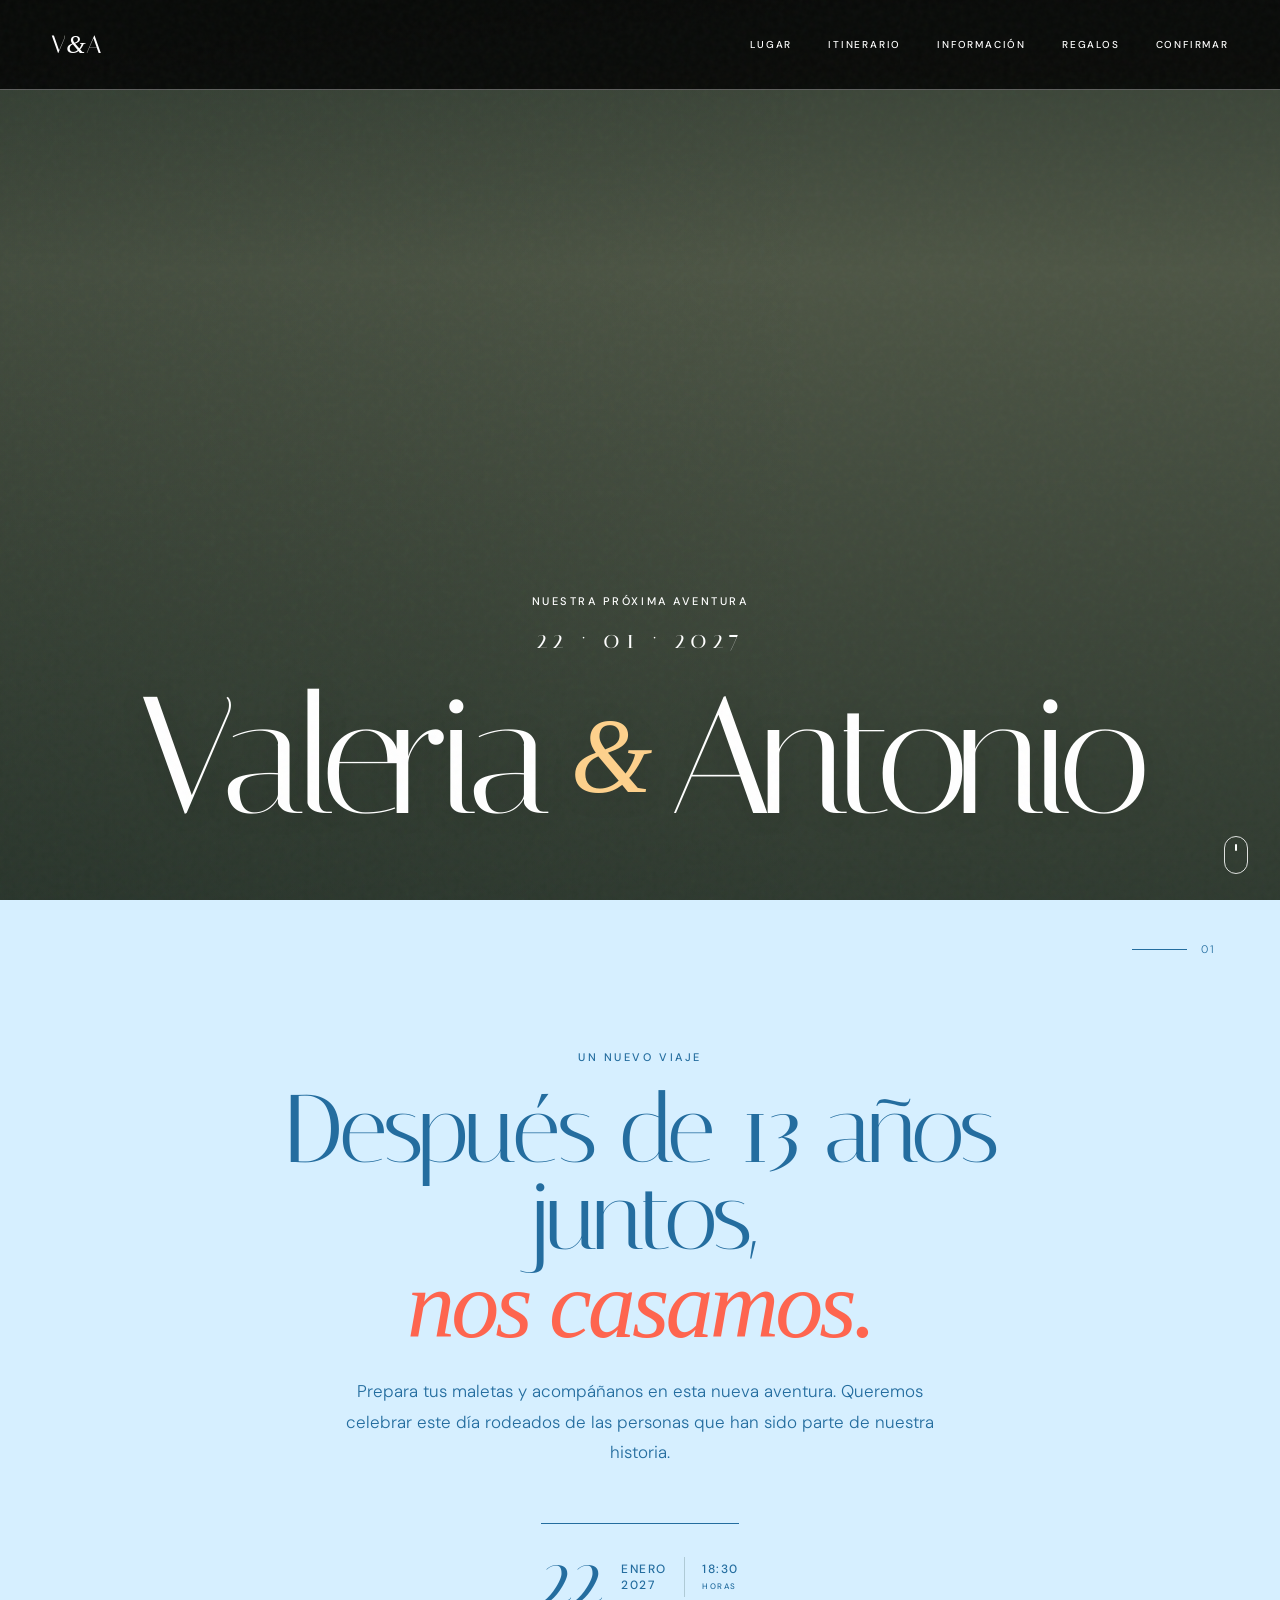
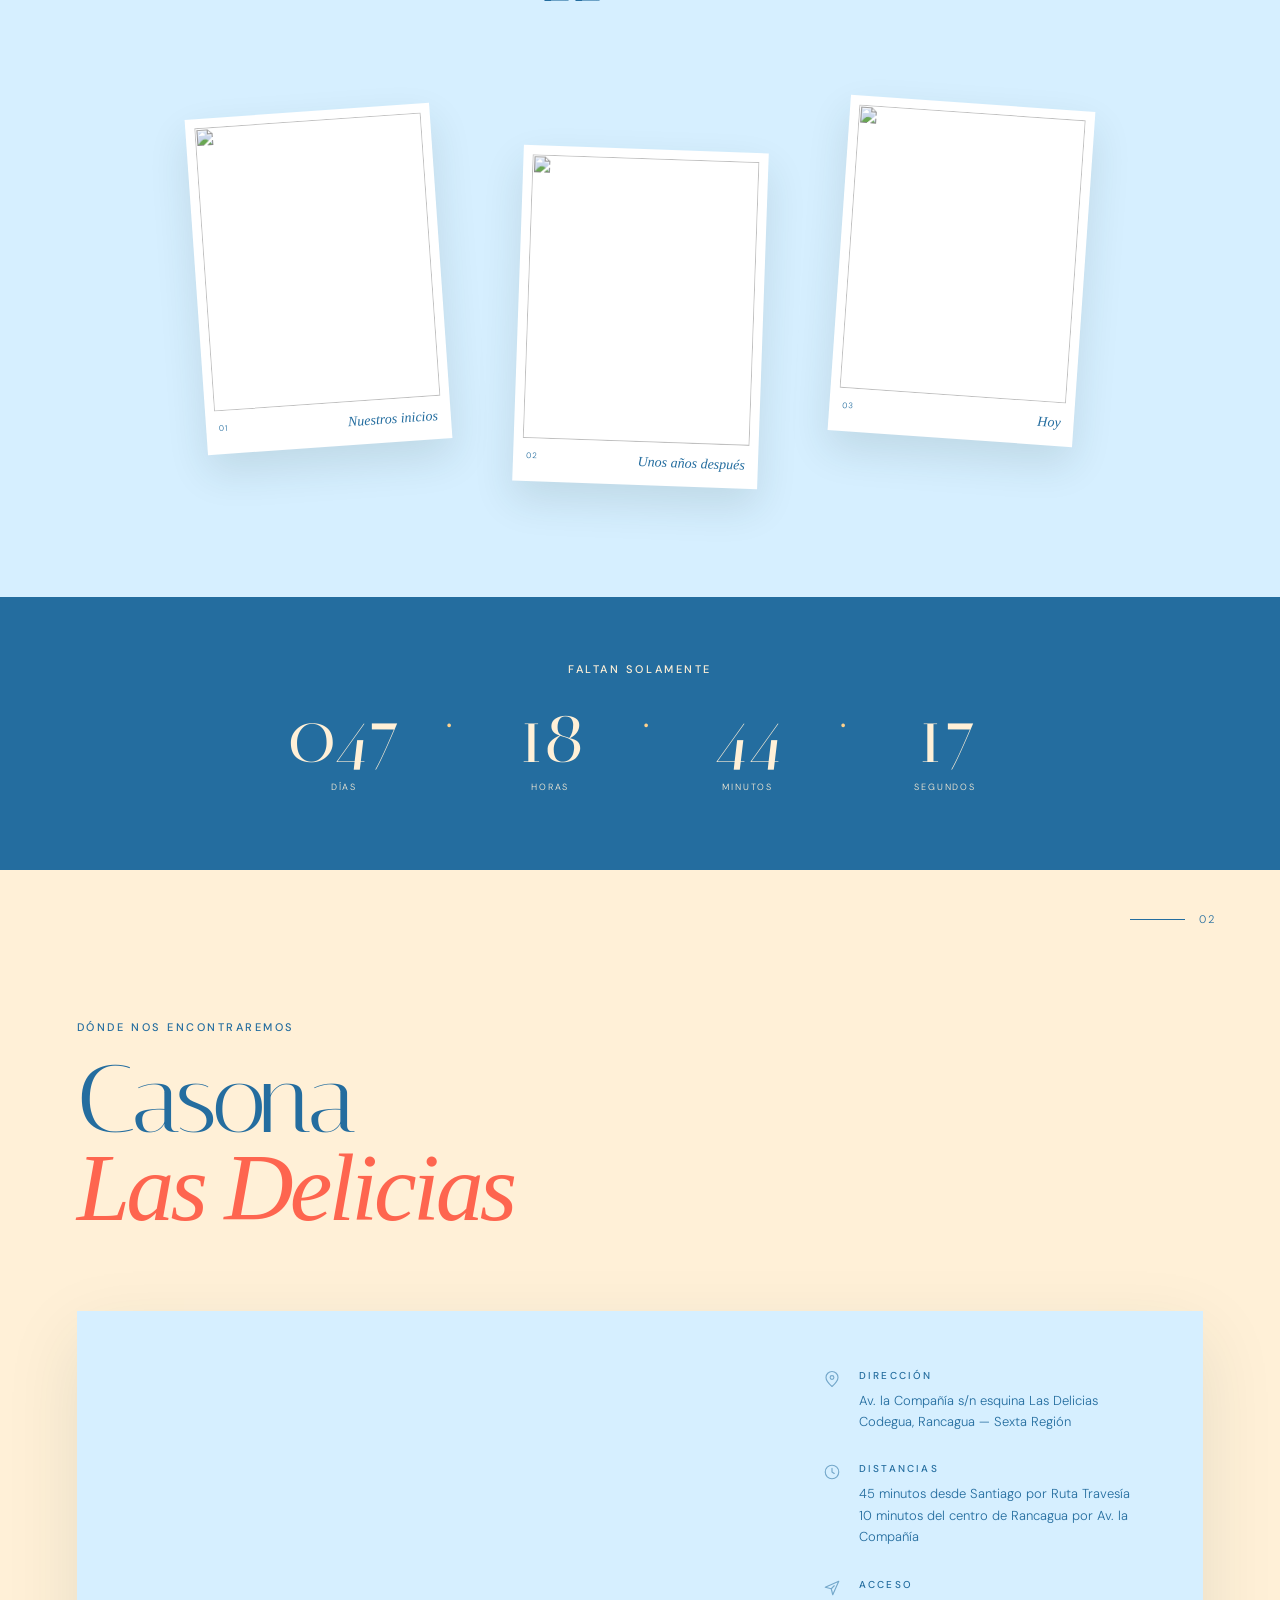
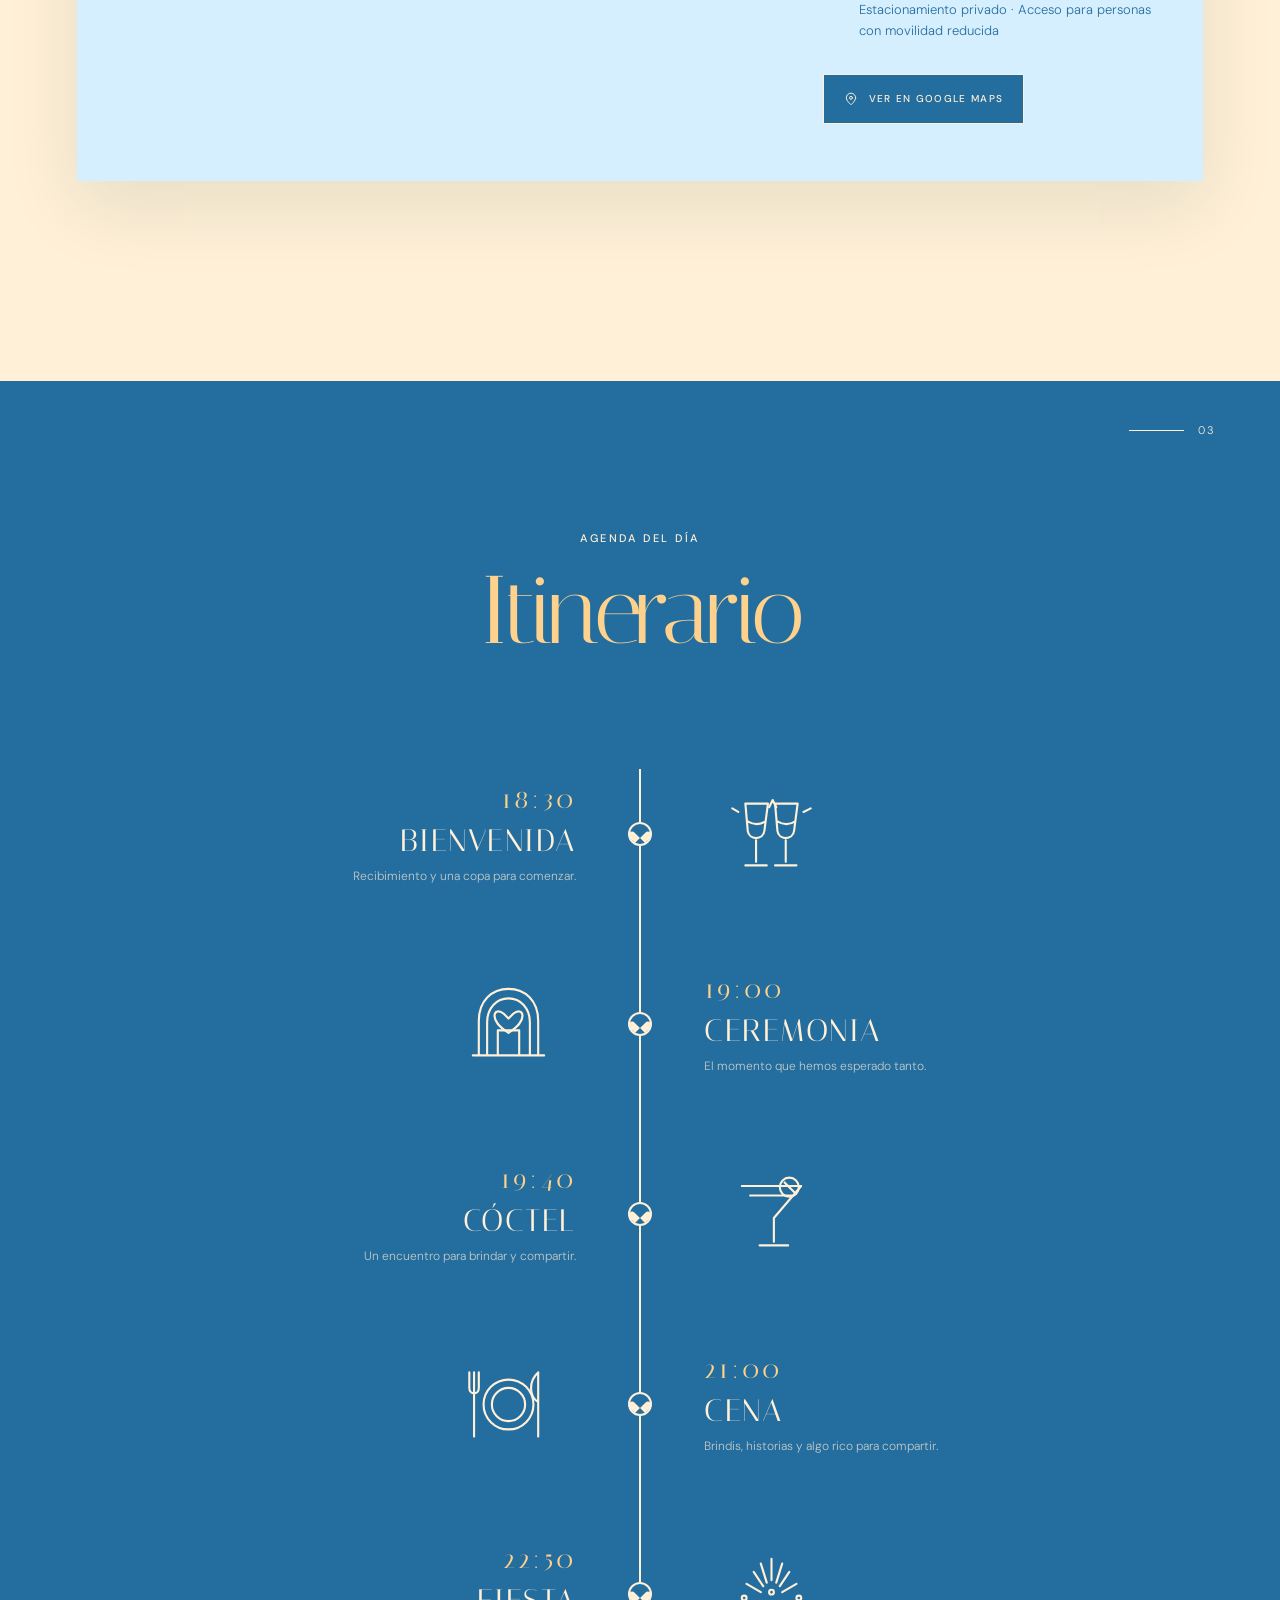
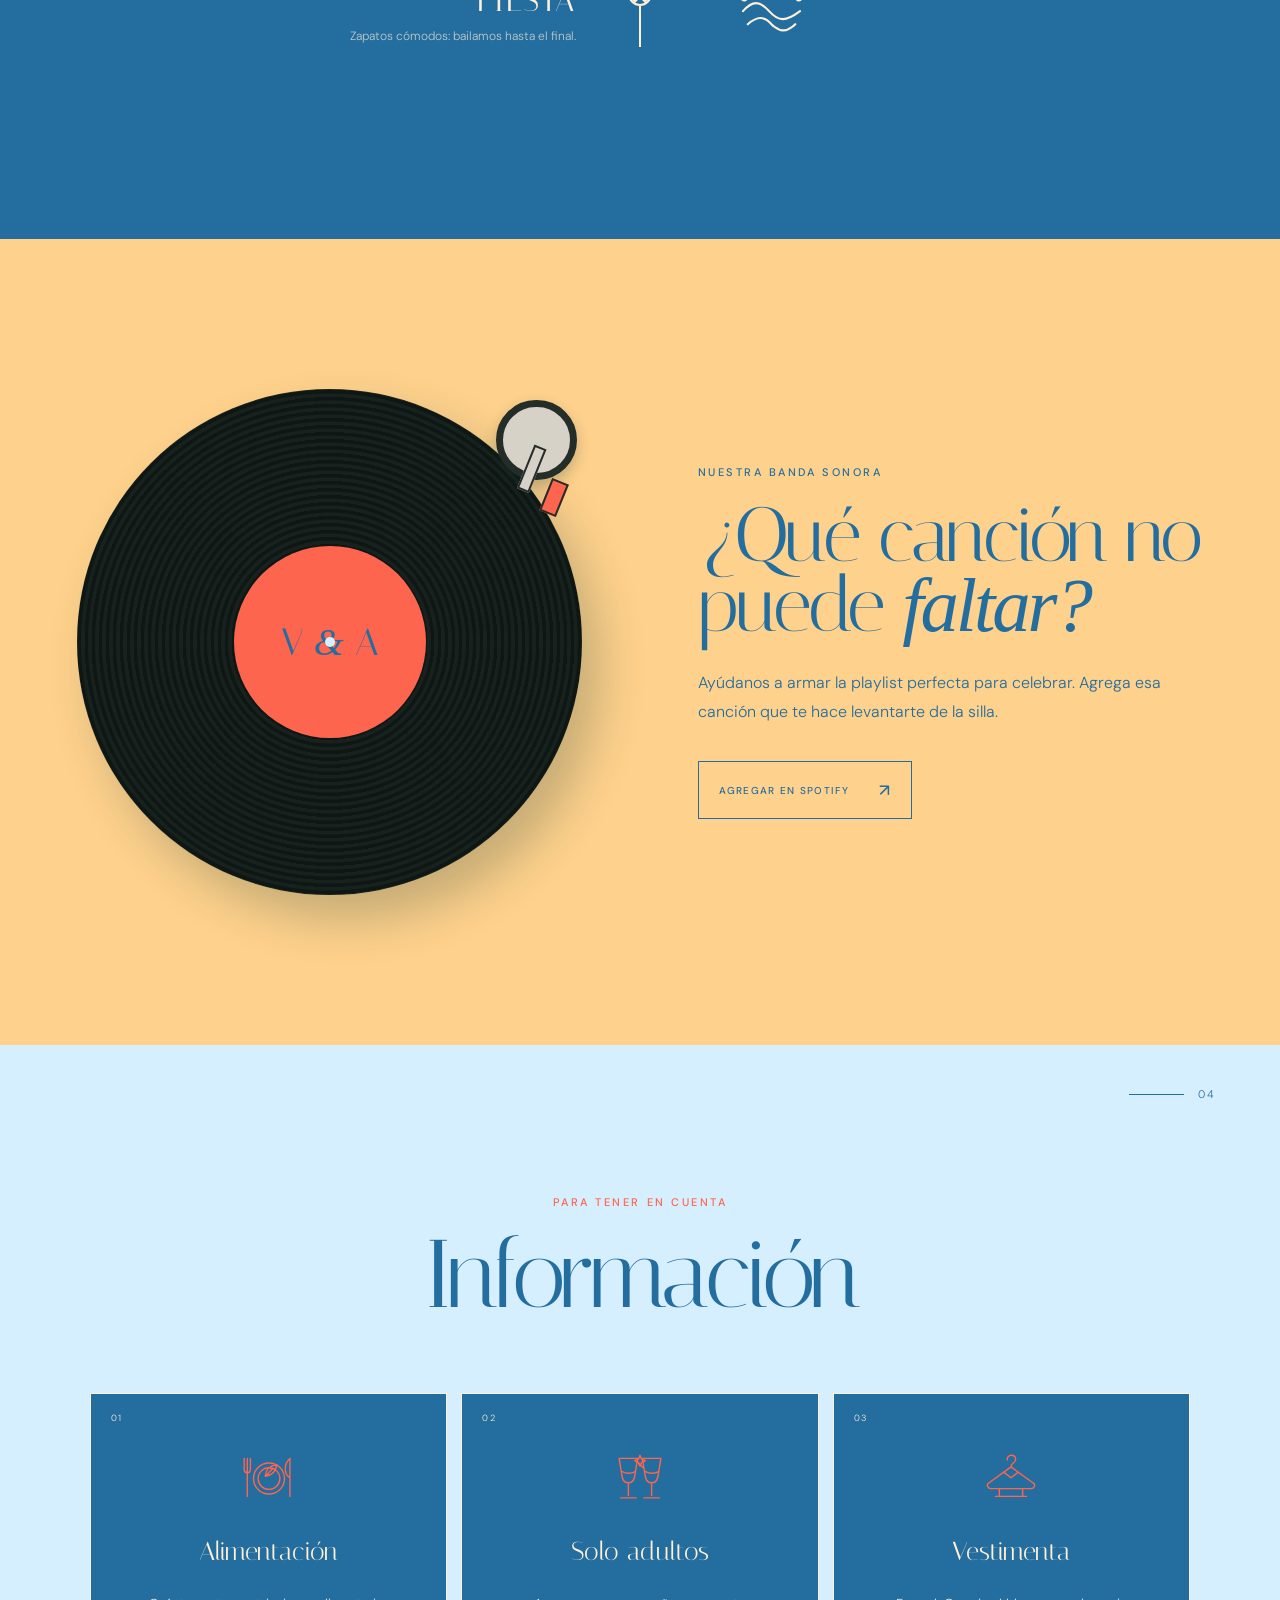
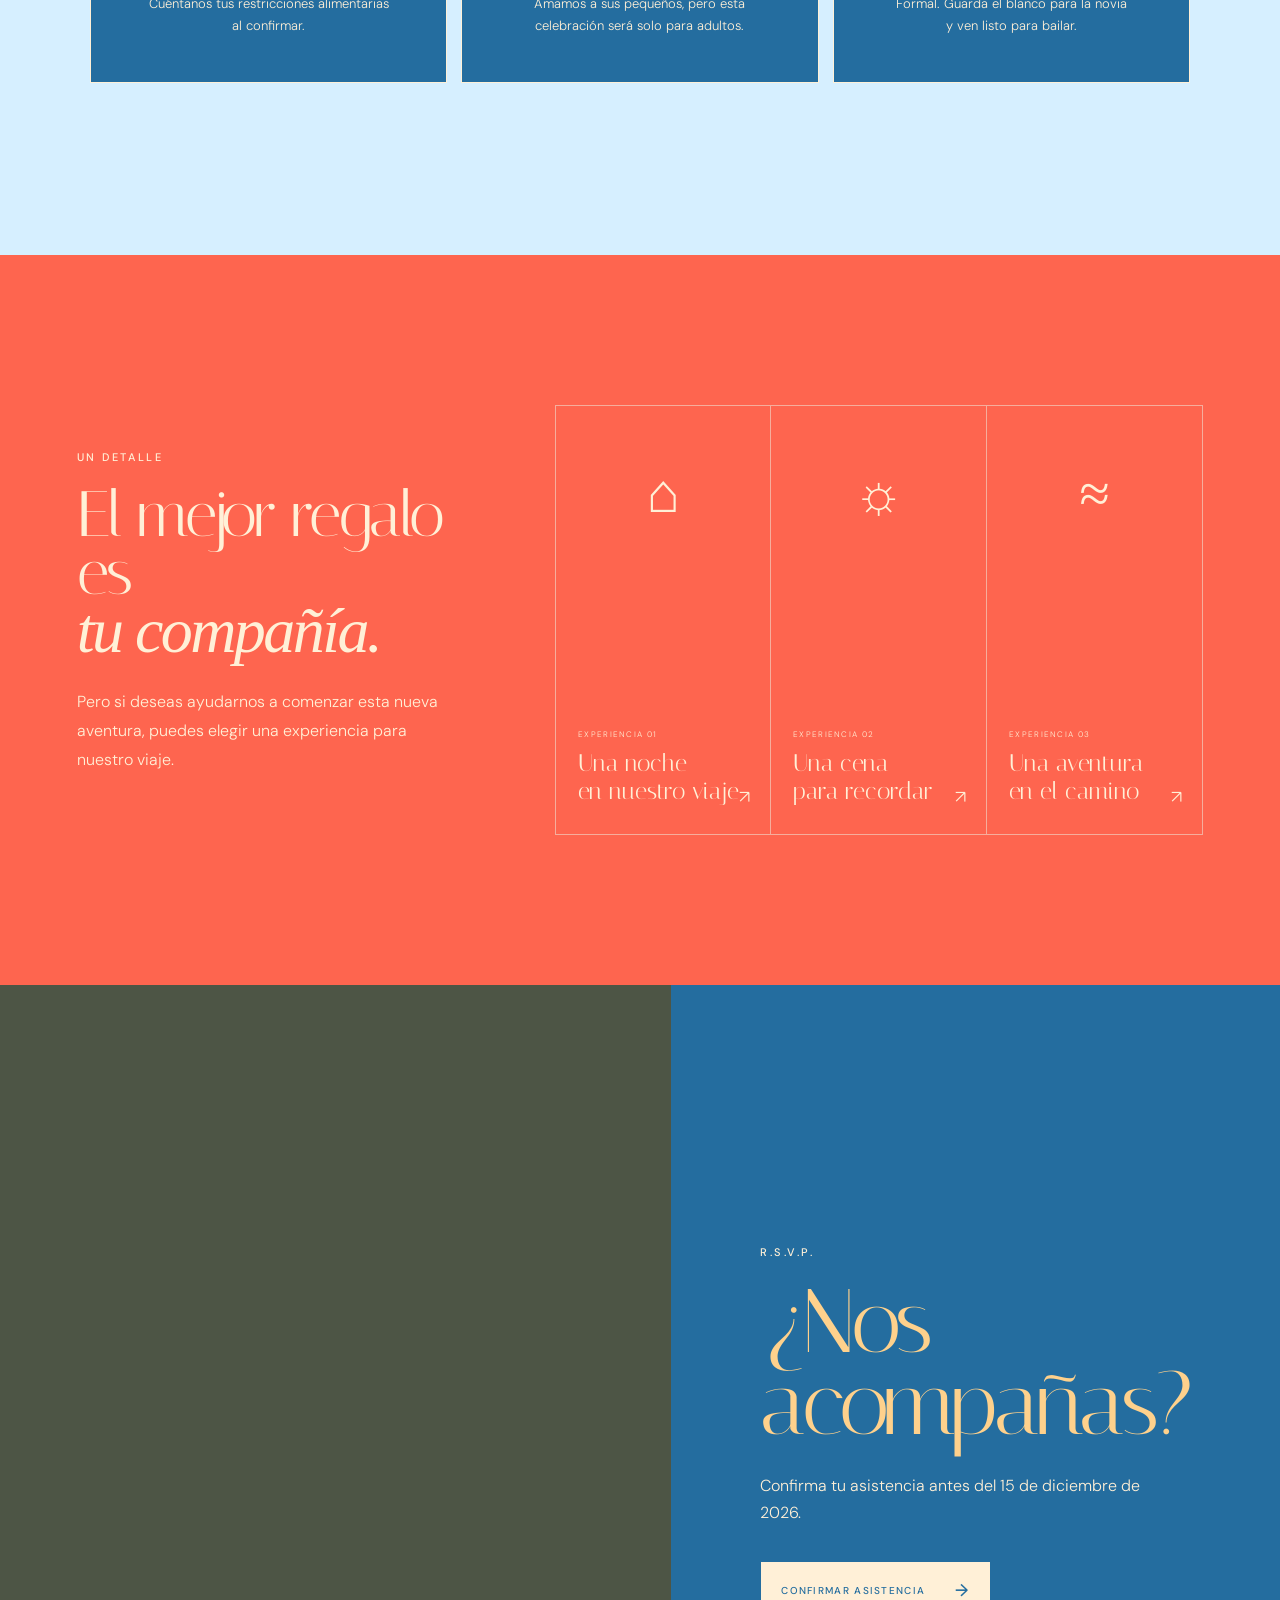
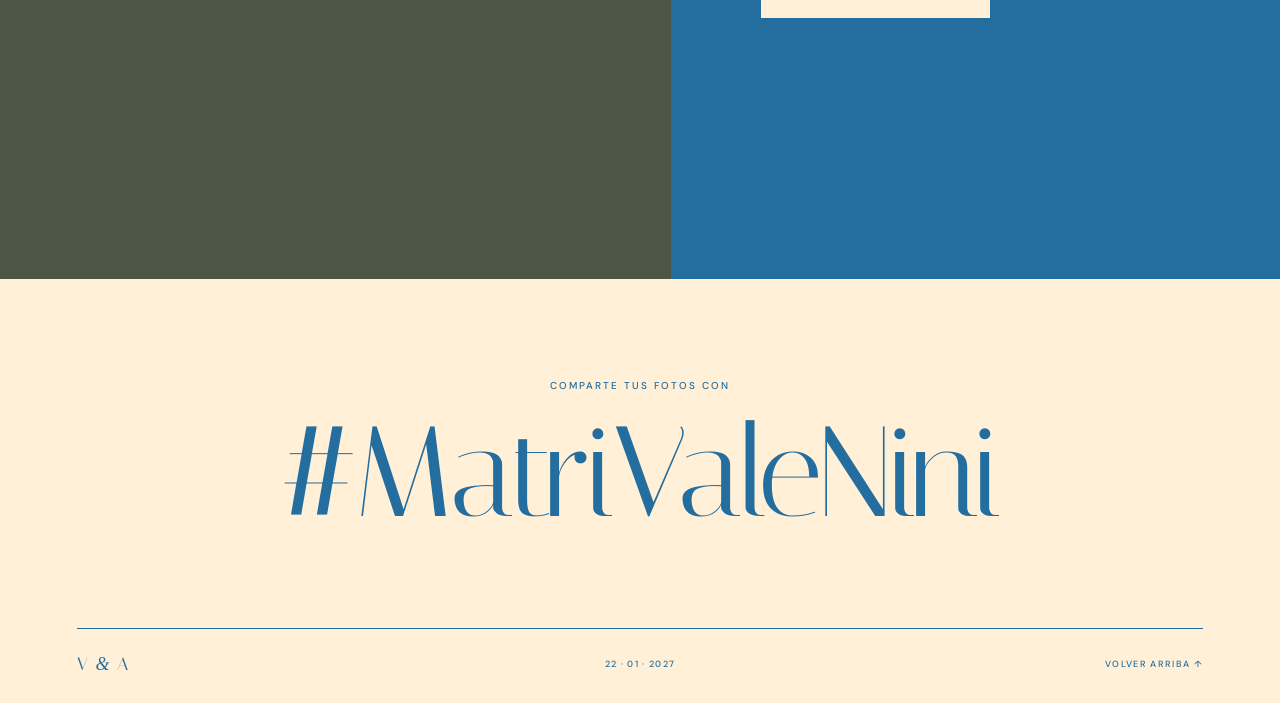
==== commit 71f1e773: ":iphone: Add mobile navigation menu Signed-off-by: Antonio Ossa Guerra <aaossa@uc.cl> Co-authored-by" ====
--- a/src/index.html
+++ b/src/index.html
@@ -14,7 +14,10 @@
   <header class="hero" id="inicio">
     <nav class="nav" aria-label="Navegación principal">
       <a class="nav__monogram" href="#inicio" aria-label="Volver al inicio">V<span>&</span>A</a>
-      <div class="nav__links">
+      <button class="nav__toggle" type="button" aria-expanded="false" aria-controls="nav-menu" aria-label="Abrir menú">
+        <span class="nav__toggle-lines" aria-hidden="true"></span>
+      </button>
+      <div class="nav__links" id="nav-menu">
         <a href="#detalles">Lugar</a>
         <a href="#itinerario">Itinerario</a>
         <a href="#informacion">Información</a>
--- a/src/styles.css
+++ b/src/styles.css
@@ -124,6 +124,43 @@
   transition: right .3s ease;
 }
 .nav__links a:hover::after { right: 0; }
+.nav__toggle {
+  display: none;
+  align-items: center;
+  justify-content: center;
+  width: 44px;
+  height: 44px;
+  padding: 0;
+  border: 0;
+  background: transparent;
+  color: inherit;
+  cursor: pointer;
+}
+.nav__toggle-lines,
+.nav__toggle-lines::before,
+.nav__toggle-lines::after {
+  display: block;
+  width: 22px;
+  height: 1px;
+  background: currentColor;
+  transition: transform .28s ease;
+}
+.nav__toggle-lines { position: relative; }
+.nav__toggle-lines::before,
+.nav__toggle-lines::after {
+  content: "";
+  position: absolute;
+  left: 0;
+}
+.nav__toggle-lines::before { top: -7px; }
+.nav__toggle-lines::after { top: 7px; }
+.nav.is-open .nav__toggle-lines { background: transparent; }
+.nav.is-open .nav__toggle-lines::before { top: 0; transform: rotate(45deg); }
+.nav.is-open .nav__toggle-lines::after { top: 0; transform: rotate(-45deg); }
+.nav__toggle:focus-visible {
+  outline: 1px solid white;
+  outline-offset: 3px;
+}
 .hero__content {
   position: absolute;
   z-index: 2;
@@ -687,8 +724,9 @@
 .gift-card h3 { margin: 0; font-family: var(--serif); font-size: 24px; font-weight: 400; line-height: 1.2; }
 .gift-card__arrow { position: absolute; right: 20px; bottom: 25px; font-size: 18px; }
 
-/* RSVP */
-.rsvp { display: grid; grid-template-columns: 1.25fr .75fr; min-height: 750px; padding: 0; }
+/* RSVP — sin padding de .section para foto y panel a borde */
+.rsvp.section { padding: 0; }
+.rsvp { display: grid; grid-template-columns: 1.25fr .75fr; min-height: 750px; }
 .rsvp__photo {
   display: block;
   min-height: 680px;
@@ -767,8 +805,39 @@
 }
 
 @media (max-width: 640px) {
-  .nav { padding: 24px 20px; }
-  .nav__links a:not(:last-child) { display: none; }
+  .nav { padding: 14px 20px; }
+  .nav__links { flex-direction: column; gap: 0; }
+  .nav__links a {
+    padding: 15px 0;
+    border-bottom: 1px solid rgba(255, 255, 255, .14);
+    font-size: 12px;
+    letter-spacing: .22em;
+  }
+  .nav__links a:last-child { border-bottom: 0; color: var(--accent); }
+  .nav__links a::after { display: none; }
+  html:not(.js) .nav { flex-wrap: wrap; }
+  html:not(.js) .nav__links { flex-basis: 100%; padding-top: 8px; }
+  html.js .nav__toggle { display: flex; }
+  html.js .nav__links {
+    position: absolute;
+    top: 100%;
+    left: 0;
+    right: 0;
+    padding: 4px 28px 14px;
+    background: rgba(0, 0, 0, .9);
+    border-bottom: 1px solid rgba(255, 255, 255, .35);
+    opacity: 0;
+    visibility: hidden;
+    transform: translateY(-8px);
+    pointer-events: none;
+    transition: opacity .25s ease, transform .25s ease, visibility .25s;
+  }
+  html.js .nav.is-open .nav__links {
+    opacity: 1;
+    visibility: visible;
+    transform: none;
+    pointer-events: auto;
+  }
   .hero {
     min-height: 700px;
     background-image: url("assets/portada-900.webp");
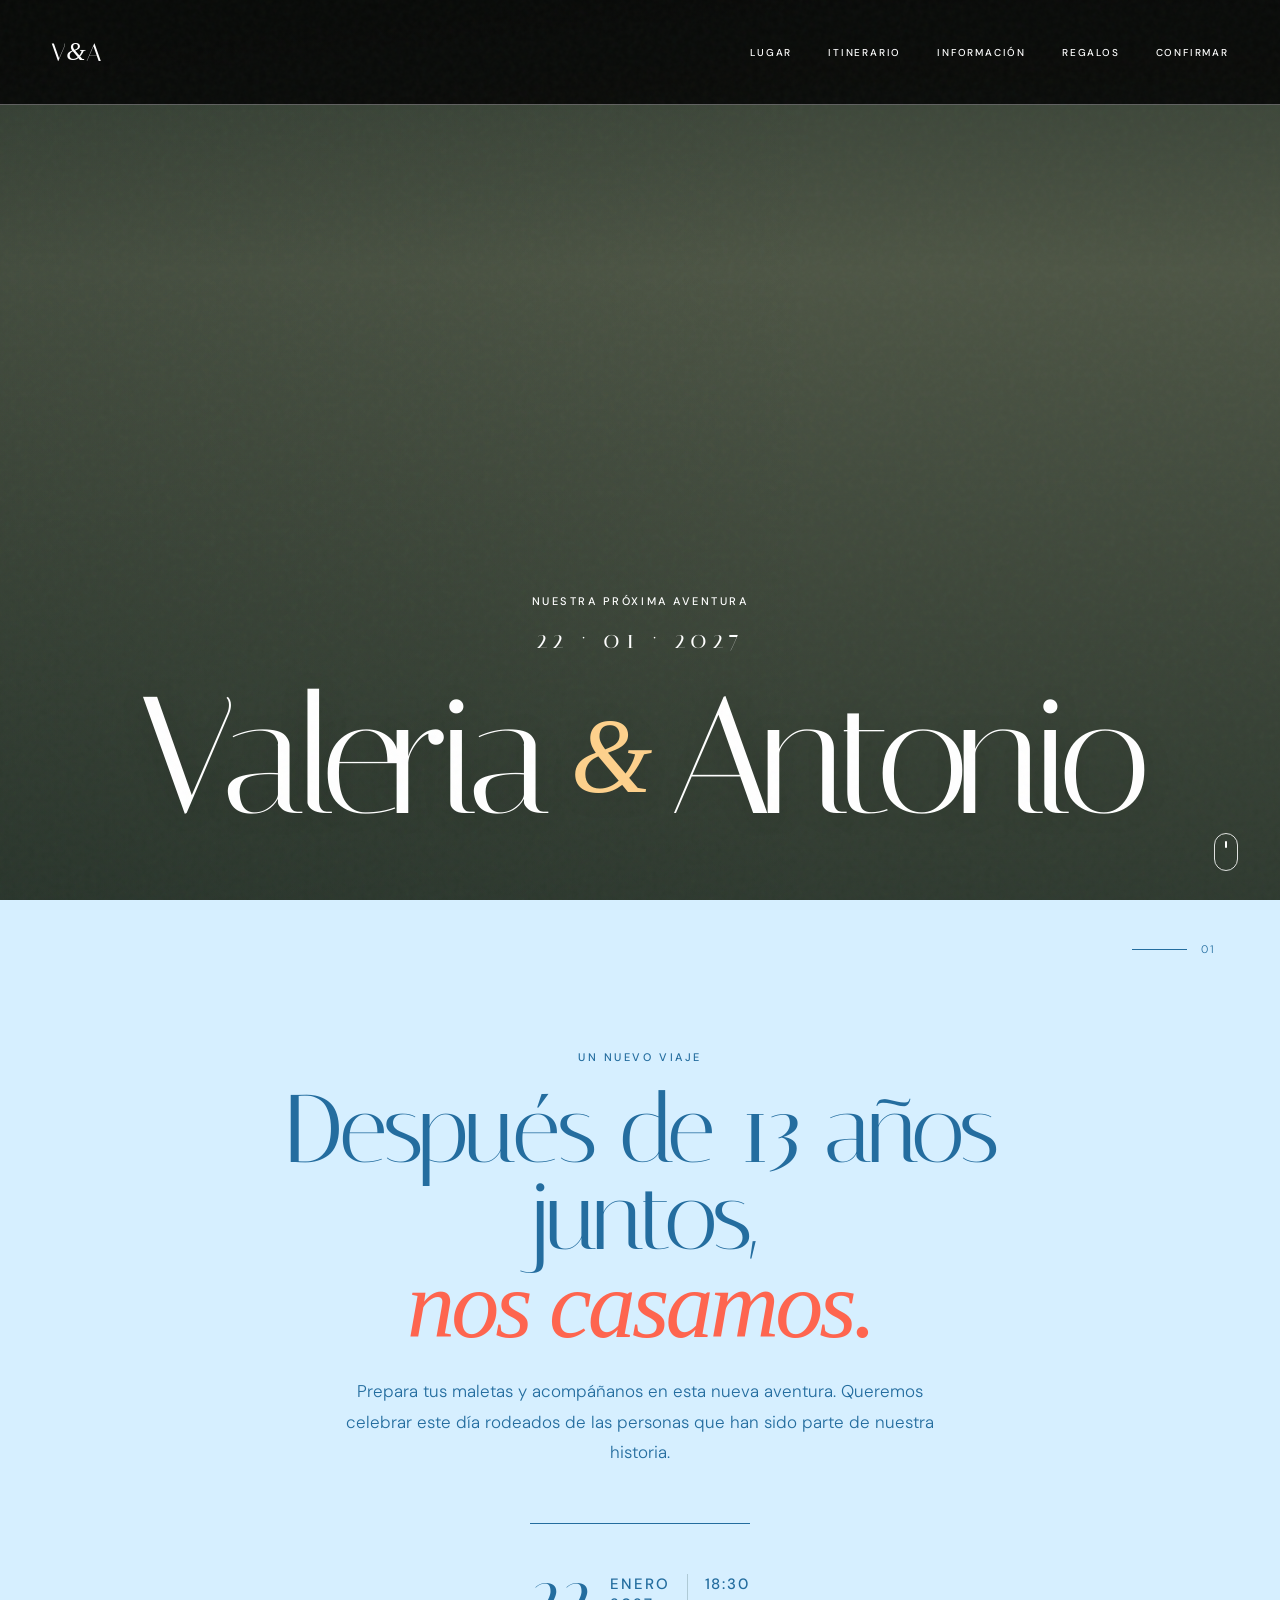
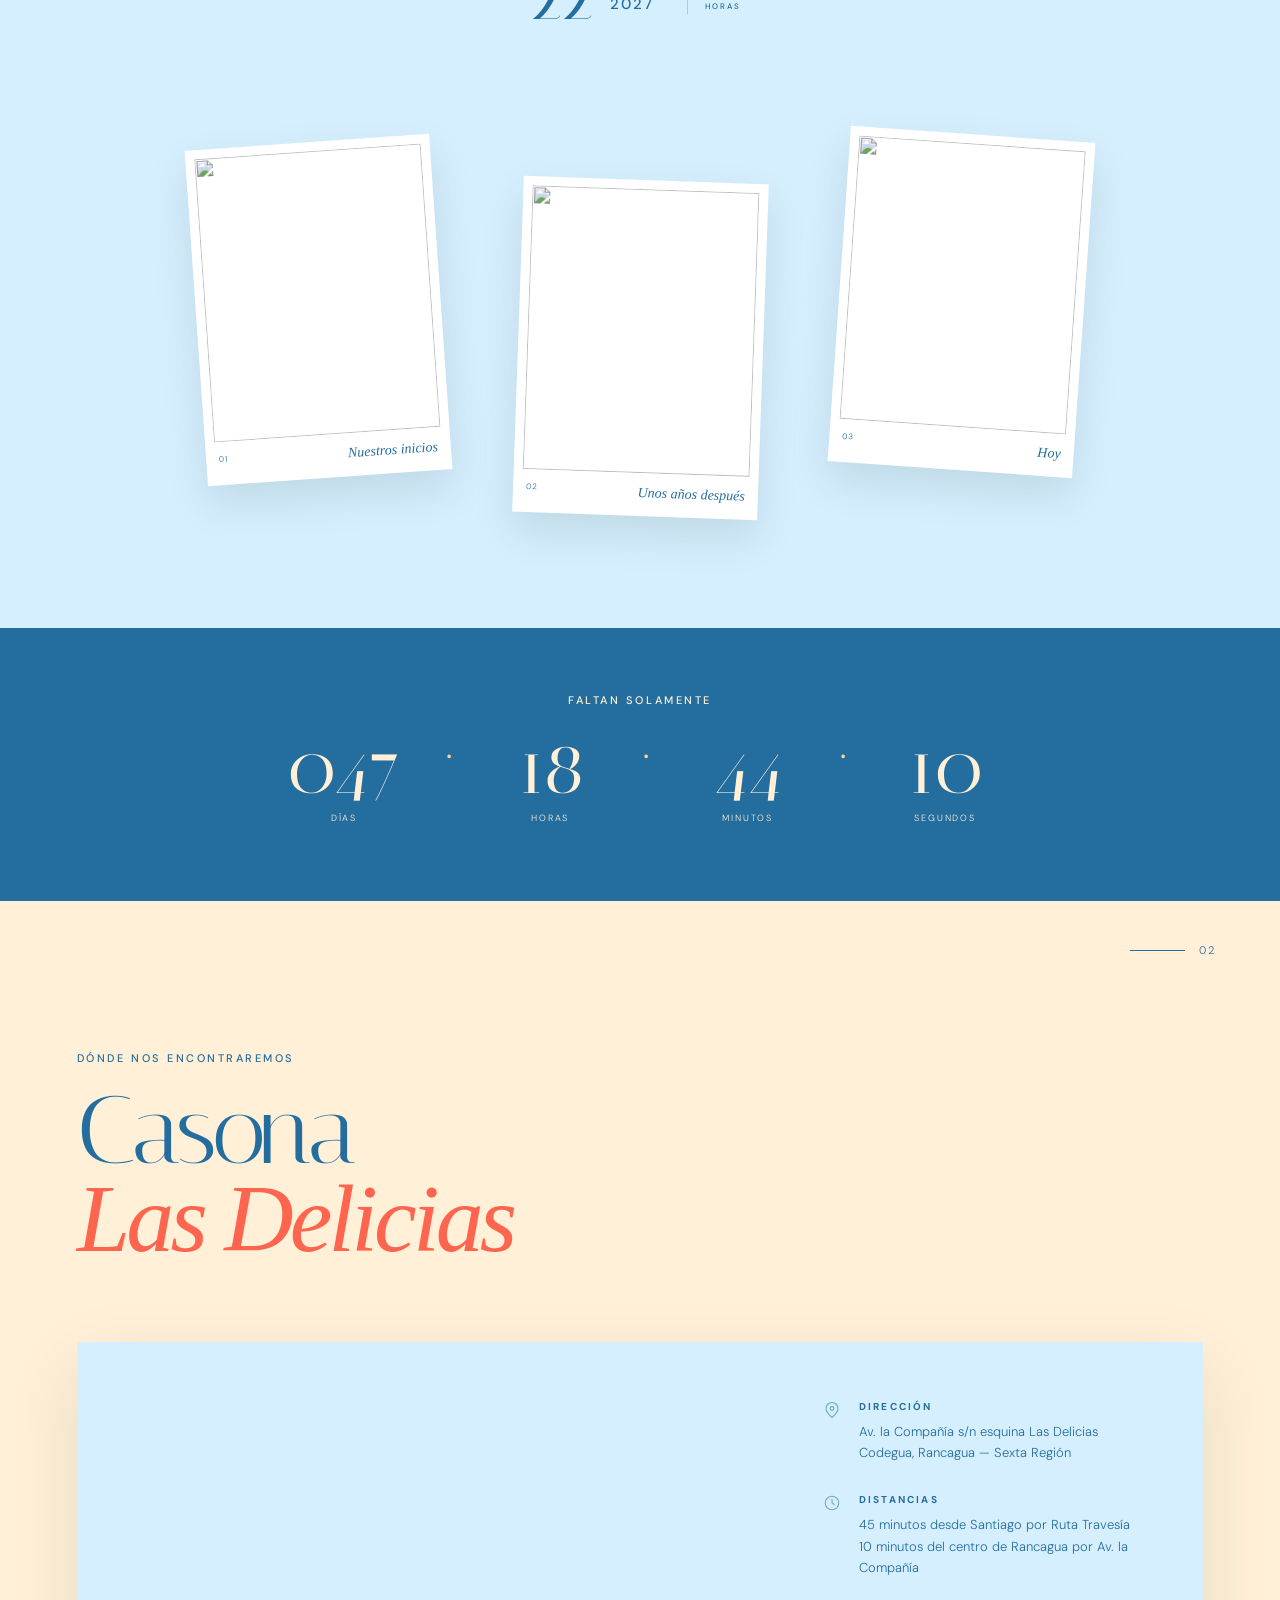
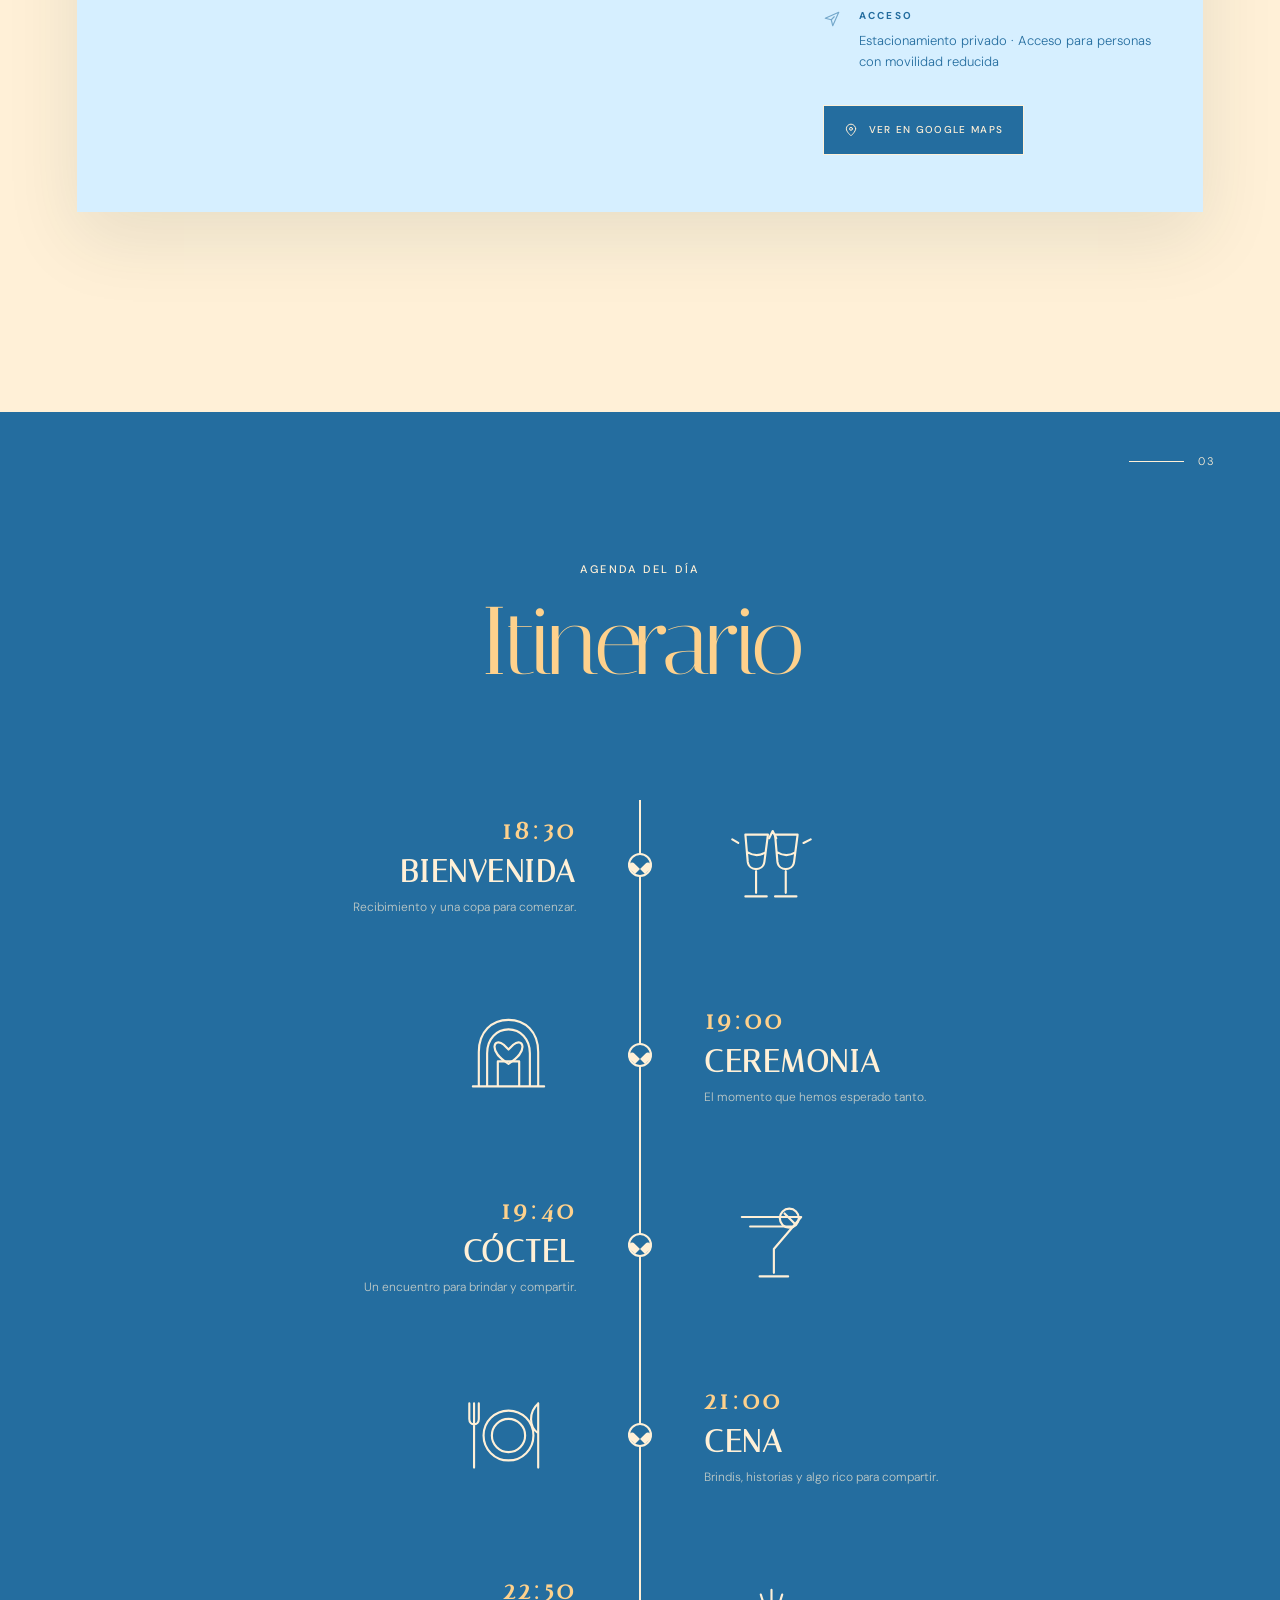
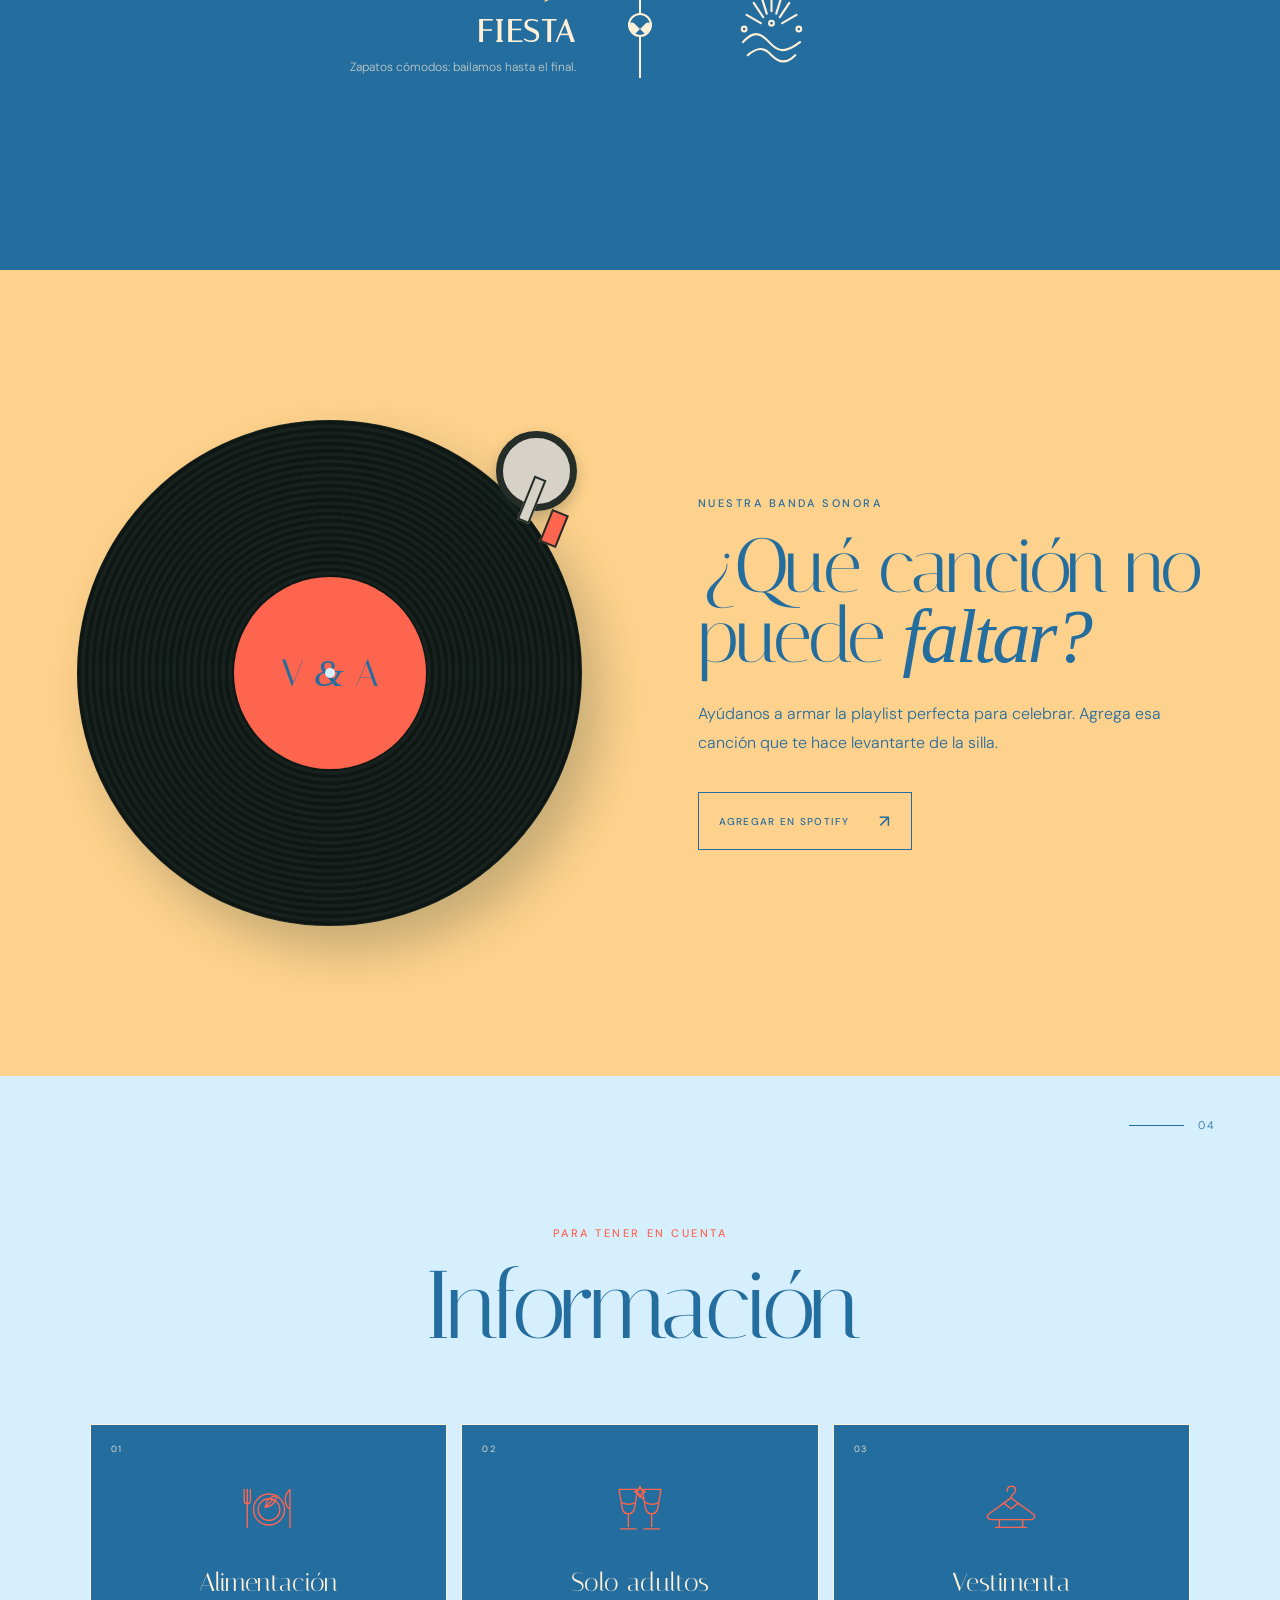
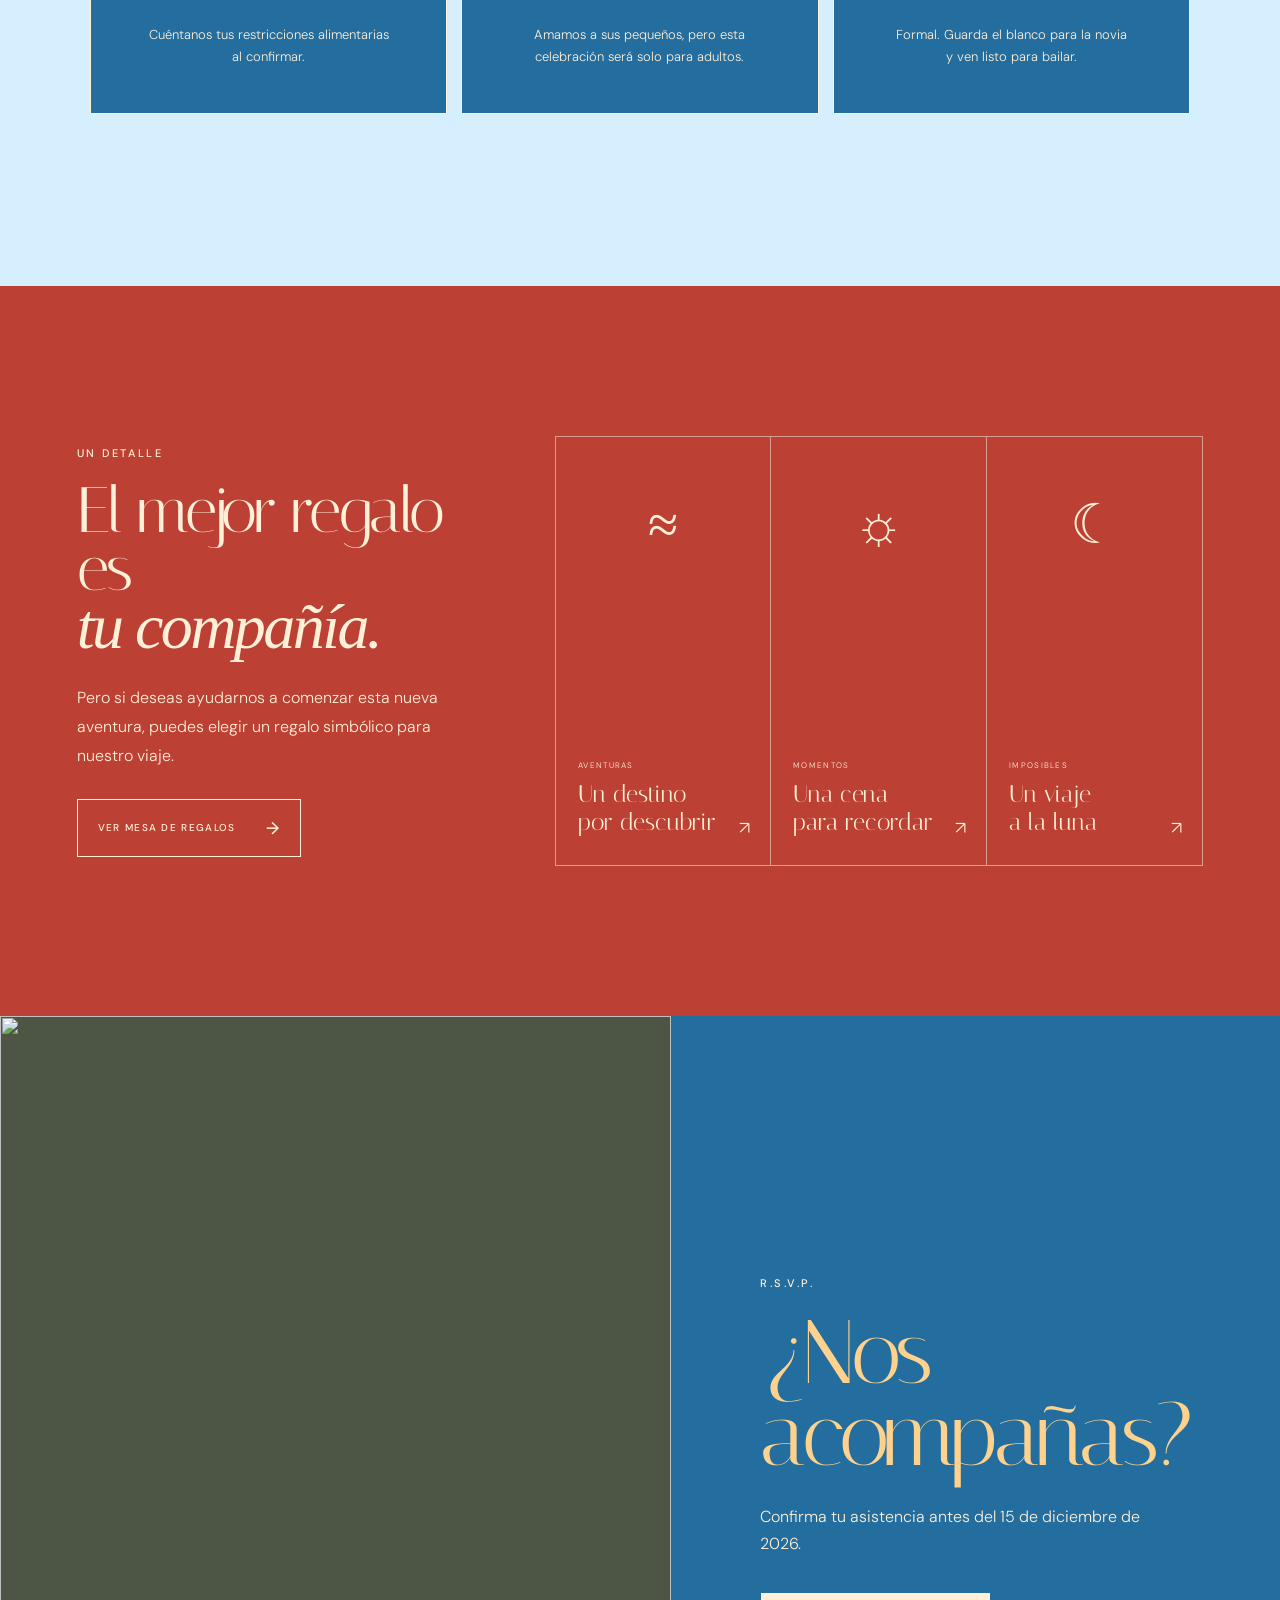
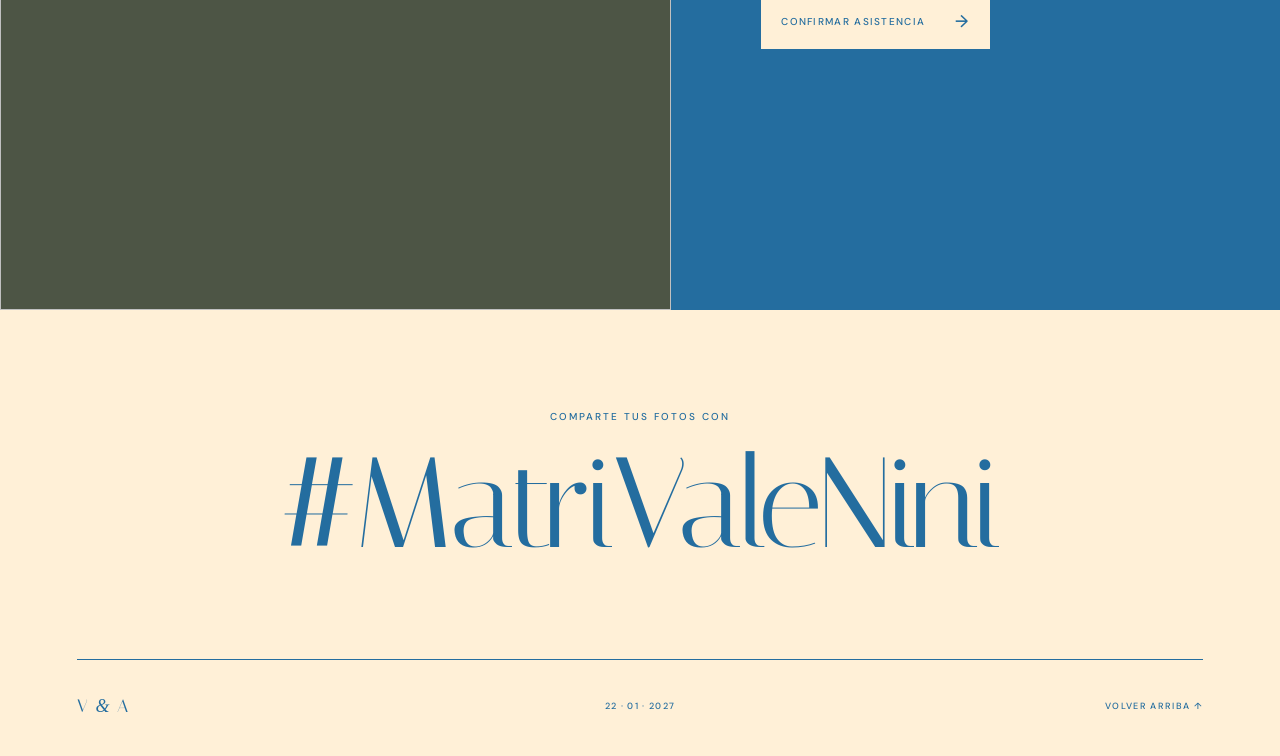
==== commit ed12d0c8: ":gift: Add a gift registry page for the wedding trip Co-authored-by: Cursor <cursoragent@cursor.com>" ====
--- a/src/index.html
+++ b/src/index.html
@@ -21,7 +21,7 @@
         <a href="#detalles">Lugar</a>
         <a href="#itinerario">Itinerario</a>
         <a href="#informacion">Información</a>
-        <a href="#regalo">Regalos</a>
+        <a href="regalos.html">Regalos</a>
         <a href="#confirmacion">Confirmar</a>
       </div>
     </nav>
@@ -292,25 +292,26 @@
       <div class="gifts__content reveal">
         <p class="eyebrow">Un detalle</p>
         <h2>El mejor regalo es<br><em>tu compañía.</em></h2>
-        <p>Pero si deseas ayudarnos a comenzar esta nueva aventura, puedes elegir una experiencia para nuestro viaje.</p>
+        <p>Pero si deseas ayudarnos a comenzar esta nueva aventura, puedes elegir un regalo simbólico para nuestro viaje.</p>
+        <a class="button button--cream" href="regalos.html">Ver mesa de regalos <span>→</span></a>
       </div>
       <div class="gift-options">
-        <a href="#" class="gift-card reveal">
-          <span class="gift-card__icon">⌂</span>
-          <small>Experiencia 01</small>
-          <h3>Una noche<br>en nuestro viaje</h3>
+        <a href="regalos.html?categoria=aventuras#regalos" class="gift-card reveal">
+          <span class="gift-card__icon">≈</span>
+          <small>Aventuras</small>
+          <h3>Un destino<br>por descubrir</h3>
           <span class="gift-card__arrow">↗</span>
         </a>
-        <a href="#" class="gift-card reveal">
+        <a href="regalos.html?categoria=momentos#regalos" class="gift-card reveal">
           <span class="gift-card__icon">☼</span>
-          <small>Experiencia 02</small>
+          <small>Momentos</small>
           <h3>Una cena<br>para recordar</h3>
           <span class="gift-card__arrow">↗</span>
         </a>
-        <a href="#" class="gift-card reveal">
-          <span class="gift-card__icon">≈</span>
-          <small>Experiencia 03</small>
-          <h3>Una aventura<br>en el camino</h3>
+        <a href="regalos.html?categoria=imposibles#regalos" class="gift-card reveal">
+          <span class="gift-card__icon">☾</span>
+          <small>Imposibles</small>
+          <h3>Un viaje<br>a la luna</h3>
           <span class="gift-card__arrow">↗</span>
         </a>
       </div>
--- a/src/styles.css
+++ b/src/styles.css
@@ -1,4 +1,4 @@
-@import url("https://fonts.googleapis.com/css2?family=DM+Sans:wght@300;400;500&family=Italiana&display=swap");
+@import url("https://fonts.googleapis.com/css2?family=DM+Sans:wght@300;400;500;700&family=Italiana&display=swap");
 
 :root {
   --ink: #246d9f;
@@ -6,6 +6,7 @@
   --paper: #d6efff;
   --accent: #fed18c;
   --coral: #fe654f;
+  --coral-dark: #bd4035;
   --line: rgba(23, 59, 50, .2);
   --serif: "Italiana", "Times New Roman", serif;
   --sans: "DM Sans", "Segoe UI", sans-serif;
@@ -101,6 +102,9 @@
   border-bottom: 1px solid rgba(255, 255, 255, .35);
 }
 .nav__monogram {
+  display: inline-flex;
+  min-height: 44px;
+  align-items: center;
   font-family: var(--serif);
   font-size: 25px;
 }
@@ -206,6 +210,10 @@
   z-index: 2;
   right: 32px;
   bottom: 26px;
+  display: grid;
+  width: 44px;
+  height: 44px;
+  place-items: center;
 }
 .scroll-cue__mouse {
   position: relative;
@@ -257,15 +265,14 @@
   gap: 17px;
   padding-top: 28px;
   border-top: 1px solid var(--ink);
+  font-size: 15px;
   text-align: left;
 }
 .date-lockup__day {
   font-family: var(--serif);
   font-size: 72px;
-  line-height: .7;
 }
 .date-lockup__text, .date-lockup__time {
-  font-size: 12px;
   font-weight: 500;
   line-height: 1.35;
   letter-spacing: .13em;
@@ -426,7 +433,7 @@
   margin: 0 0 8px;
   font-family: var(--sans);
   font-size: 10px;
-  font-weight: 500;
+  font-weight: bold;
   letter-spacing: .22em;
   text-transform: uppercase;
 }
@@ -500,6 +507,7 @@
   color: var(--accent);
   font-family: var(--serif);
   font-size: 27px;
+  font-weight: bold;
   letter-spacing: .12em;
 }
 .timeline__dot {
@@ -551,7 +559,7 @@
   margin: 0 0 8px;
   font-family: var(--serif);
   font-size: 31px;
-  font-weight: 400;
+  font-weight: bold;
   letter-spacing: .05em;
   text-transform: uppercase;
 }
@@ -701,7 +709,7 @@
   grid-template-columns: .75fr 1.25fr;
   gap: 7vw;
   color: var(--cream);
-  background: var(--coral);
+  background: var(--coral-dark);
 }
 .gifts__content { align-self: center; }
 .gifts__content h2 { font-size: clamp(48px, 5vw, 78px); }
@@ -718,11 +726,226 @@
   transition: .35s ease;
 }
 .gift-card + .gift-card { border-left: 0; }
-.gift-card:hover { color: var(--ink); background: var(--accent); transform: translateY(-8px); }
 .gift-card__icon { position: absolute; top: 55px; left: 50%; font-family: var(--serif); font-size: 55px; transform: translateX(-50%); }
 .gift-card small { margin-bottom: 10px; font-size: 8px; letter-spacing: .16em; text-transform: uppercase; }
 .gift-card h3 { margin: 0; font-family: var(--serif); font-size: 24px; font-weight: 400; line-height: 1.2; }
 .gift-card__arrow { position: absolute; right: 20px; bottom: 25px; font-size: 18px; }
+.gifts__content .button { margin-top: 12px; }
+.button--cream { color: var(--cream); background: transparent; }
+.button--cream:hover { color: var(--coral-dark); background: var(--cream); }
+
+/* Gift registry */
+.registry-hero {
+  position: relative;
+  display: flex;
+  min-height: 82svh;
+  align-items: center;
+  padding: 170px max(6vw, 34px) 110px;
+  color: var(--cream);
+  background: var(--coral-dark);
+  overflow: hidden;
+}
+.registry-hero__content { position: relative; z-index: 2; max-width: 1040px; }
+.registry-hero h1 {
+  margin-bottom: 30px;
+  font-family: var(--serif);
+  font-size: clamp(56px, 8vw, 124px);
+  font-weight: 400;
+  line-height: .91;
+  letter-spacing: -.04em;
+}
+.registry-hero h1 em { color: var(--accent); font-family: Georgia, serif; font-style: italic; }
+.registry-hero__content > p:not(.eyebrow) { max-width: 540px; margin-bottom: 0; font-size: 17px; line-height: 1.8; }
+.registry-hero__stamp {
+  position: absolute;
+  right: 7vw;
+  bottom: 70px;
+  display: grid;
+  width: 150px;
+  height: 150px;
+  place-content: center;
+  gap: 4px;
+  border: 1px dashed rgba(255, 240, 215, .7);
+  border-radius: 50%;
+  outline: 1px solid rgba(255, 240, 215, .35);
+  outline-offset: 7px;
+  text-align: center;
+  transform: rotate(-12deg);
+  transition: transform .4s ease;
+}
+.registry-hero__stamp:hover { transform: rotate(-4deg) scale(1.04); }
+.registry-hero__stamp span { font-size: 9px; font-weight: 500; letter-spacing: .2em; }
+.registry-hero__stamp i { color: var(--accent); font-family: var(--serif); font-size: 34px; font-style: normal; }
+.nav__links a[aria-current="page"]::after { right: 0; }
+
+.registry { background: var(--paper); }
+.registry__heading { text-align: center; }
+.registry__heading .eyebrow { color: var(--coral); }
+.registry__heading h2 em { color: var(--coral); }
+.registry__toolbar { margin: 10px auto 60px; }
+.registry__toolbar[hidden] { display: none; }
+.registry__filters {
+  display: flex;
+  flex-wrap: wrap;
+  justify-content: center;
+  gap: 10px;
+}
+.visually-hidden {
+  position: absolute;
+  width: 1px;
+  height: 1px;
+  margin: -1px;
+  overflow: hidden;
+  clip: rect(0 0 0 0);
+  white-space: nowrap;
+}
+.chip {
+  min-height: 44px;
+  padding: 0 20px;
+  border: 1px solid var(--ink);
+  color: var(--ink);
+  background: transparent;
+  font: inherit;
+  font-size: 10px;
+  font-weight: 500;
+  letter-spacing: .18em;
+  text-transform: uppercase;
+  cursor: pointer;
+  transition: .3s ease;
+  -webkit-tap-highlight-color: transparent;
+}
+.chip__count {
+  margin-left: 4px;
+  font-size: .9em;
+  letter-spacing: .04em;
+  opacity: .6;
+}
+.chip.is-active { color: var(--cream); background: var(--ink); }
+.chip.is-active .chip__count { color: var(--accent); opacity: 1; }
+.chip:focus-visible { outline: 2px solid var(--coral); outline-offset: 3px; }
+.registry__grid {
+  display: grid;
+  grid-template-columns: repeat(auto-fill, minmax(260px, 1fr));
+  gap: 30px;
+  max-width: 1180px;
+  margin: 0 auto;
+  padding: 0;
+  list-style: none;
+}
+.ticket {
+  display: flex;
+  flex-direction: column;
+  overflow: hidden;
+  background: var(--cream);
+  box-shadow: 0 18px 40px rgba(23, 59, 50, .1);
+}
+.ticket.reveal { transition: opacity .8s ease, transform .5s cubic-bezier(.2, .7, .2, 1), box-shadow .5s ease; }
+.ticket[hidden] { display: none; }
+.ticket.is-visible.is-entering { animation: ticket-in .45s cubic-bezier(.2, .7, .2, 1) backwards; }
+@keyframes ticket-in {
+  from { opacity: 0; transform: translateY(14px); }
+}
+.ticket__main {
+  display: flex;
+  flex: 1;
+  flex-direction: column;
+  padding: 22px 24px 30px;
+}
+.ticket__meta {
+  display: flex;
+  justify-content: space-between;
+  gap: 12px;
+  padding-bottom: 14px;
+  border-bottom: 1px solid rgba(36, 109, 159, .25);
+  font-size: 9px;
+  font-weight: 500;
+  letter-spacing: .16em;
+  text-transform: uppercase;
+}
+.ticket__meta span:last-child { color: var(--coral-dark); }
+.ticket__icon {
+  display: block;
+  width: 70px;
+  height: 70px;
+  margin: 30px auto 24px;
+  fill: none;
+  stroke: var(--coral);
+  stroke-width: 1.8;
+  stroke-linecap: round;
+  stroke-linejoin: round;
+  transition: transform .5s cubic-bezier(.2, .7, .2, 1);
+}
+.ticket h3 {
+  margin-bottom: 12px;
+  font-family: var(--serif);
+  font-size: 27px;
+  font-weight: 400;
+  line-height: 1.12;
+  text-align: center;
+}
+.ticket__main p { margin: 0 auto; max-width: 230px; font-size: 13px; line-height: 1.6; text-align: center; opacity: .8; }
+.ticket__stub {
+  position: relative;
+  display: flex;
+  justify-content: space-between;
+  align-items: center;
+  gap: 16px;
+  padding: 20px 24px;
+  border-top: 2px dashed rgba(36, 109, 159, .3);
+  transition: background .35s ease;
+}
+.ticket__stub::before,
+.ticket__stub::after {
+  content: "";
+  position: absolute;
+  top: -12px;
+  width: 22px;
+  height: 22px;
+  background: var(--paper);
+  border-radius: 50%;
+}
+.ticket__stub::before { left: -11px; }
+.ticket__stub::after { right: -11px; }
+.ticket__amount small {
+  display: block;
+  margin-bottom: 3px;
+  font-size: 8px;
+  font-weight: 500;
+  letter-spacing: .18em;
+  text-transform: uppercase;
+}
+.ticket__amount strong { font-family: var(--serif); font-size: 28px; font-weight: 400; letter-spacing: .02em; }
+.ticket__button {
+  display: inline-flex;
+  min-height: 44px;
+  align-items: center;
+  gap: 12px;
+  padding: 0 16px;
+  border: 1px solid var(--ink);
+  color: var(--cream);
+  background: var(--ink);
+  font-size: 10px;
+  font-weight: 500;
+  letter-spacing: .14em;
+  text-transform: uppercase;
+  transition: .3s ease;
+}
+.ticket__button span { font-size: 15px; }
+.ticket__button:focus-visible { outline: 2px solid var(--coral); outline-offset: 3px; }
+
+.free-amount { color: var(--cream); background: var(--ink); text-align: center; }
+.free-amount__content { max-width: 720px; margin: 0 auto; }
+.free-amount h2 { color: var(--accent); }
+.free-amount h2 em { color: var(--cream); }
+.free-amount__content > p:not(.eyebrow) { max-width: 470px; margin: 0 auto 38px; line-height: 1.8; }
+.free-amount .button { margin: 0 auto; }
+
+.registry-thanks { background: var(--accent); text-align: center; }
+.registry-thanks__content { max-width: 760px; margin: 0 auto; }
+.registry-thanks h2 { font-size: clamp(48px, 6vw, 92px); }
+.registry-thanks h2 em { color: var(--coral-dark); }
+.registry-thanks__content > p:not(.eyebrow) { max-width: 470px; margin: 0 auto 38px; line-height: 1.8; }
+.registry-thanks .button { margin: 0 auto; }
 
 /* RSVP — sin padding de .section para foto y panel a borde */
 .rsvp.section { padding: 0; }
@@ -772,7 +995,12 @@
   text-transform: uppercase;
 }
 .footer__bottom span:first-child { justify-self: start; font-family: var(--serif); font-size: 18px; text-transform: none; }
-.footer__bottom a { justify-self: end; }
+.footer__bottom a {
+  display: inline-flex;
+  min-height: 44px;
+  align-items: center;
+  justify-self: end;
+}
 
 /* Motion */
 .reveal {
@@ -802,6 +1030,9 @@
   .gifts__content { max-width: 620px; }
   .gift-card { min-height: 340px; }
   .rsvp { grid-template-columns: 1fr 1fr; }
+  .registry-hero { min-height: 0; padding-bottom: 220px; }
+  .registry-hero__stamp { bottom: 50px; width: 120px; height: 120px; }
+  .registry-hero__stamp i { font-size: 28px; }
 }
 
 @media (max-width: 640px) {
@@ -839,12 +1070,12 @@
     pointer-events: auto;
   }
   .hero {
-    min-height: 700px;
+    min-height: 0;
     background-image: url("assets/portada-900.webp");
   }
   .hero__content { left: 14px; right: 14px; }
   .hero__title { font-size: clamp(70px, 25vw, 110px); }
-  .hero__meta { gap: 10px; font-size: 8px; letter-spacing: .15em; }
+  .hero__meta { gap: 10px; font-size: 11px; letter-spacing: .15em; }
   .hero__line { width: 22px; }
   h2 { font-size: clamp(48px, 17vw, 78px); }
   .section { padding: 100px 24px; }
@@ -879,26 +1110,43 @@
   .countdown__grid div:not(:last-child)::after { display: none; }
   .details { padding-bottom: 100px; }
   .details__heading { margin-bottom: 45px; }
+  .details__map { display: none; }
   .details__info { gap: 27px; padding: 36px 28px; }
-  .details__map,
-  .details__map iframe { min-height: 330px; }
   .venue-detail { gap: 13px; }
-  .venue-detail p br { display: none; }
   .schedule__heading { margin-top: 30px; }
   .timeline { margin-top: 55px; }
-  .timeline::before { left: 50%; }
-  .timeline li { grid-template-columns: 1fr 40px 1fr; min-height: 155px; }
-  .timeline__content { padding-right: 10px; }
-  .timeline li:nth-child(even) .timeline__content { padding-left: 10px; }
+  .timeline::before { left: 20px; transform: none; }
+  .timeline li {
+    grid-template-columns: 40px minmax(0, 1fr) 48px;
+    min-height: 140px;
+  }
+  .timeline__content,
+  .timeline li:nth-child(even) .timeline__content {
+    grid-column: 2;
+    grid-row: 1;
+    padding: 0 12px 0 0;
+    text-align: left;
+  }
   .timeline time { font-size: 16px; letter-spacing: .07em; }
-  .timeline h3 { font-size: 18px; }
-  .timeline p { display: none; }
-  .timeline__dot { width: 20px; height: 20px; }
+  .timeline h3 { font-size: 20px; }
+  .timeline p { display: block; font-size: 11px; line-height: 1.45; }
+  .timeline__dot {
+    grid-column: 1;
+    grid-row: 1;
+    width: 20px;
+    height: 20px;
+  }
   .timeline__dot::before, .timeline__dot::after { top: 6px; }
   .timeline__dot::before { left: 3px; }
   .timeline__dot::after { right: 3px; }
-  .timeline__icon { width: 58px; margin-left: 18px; }
-  .timeline li:nth-child(even) .timeline__icon { margin-right: 18px; }
+  .timeline__icon,
+  .timeline li:nth-child(even) .timeline__icon {
+    grid-column: 3;
+    grid-row: 1;
+    width: 44px;
+    margin: 0;
+    justify-self: end;
+  }
   .music { display: flex; min-height: auto; flex-direction: column; gap: 65px; }
   .music__vinyl-wrap { width: 80vw; order: 2; }
   .music__content { order: 1; }
@@ -912,6 +1160,56 @@
   .footer { padding-top: 70px; }
   .footer__bottom { grid-template-columns: 1fr 1fr; gap: 20px; margin-top: 55px; }
   .footer__bottom span:nth-child(2) { display: none; }
+  .registry-hero { padding: 130px 24px 190px; }
+  .registry-hero h1 { font-size: clamp(48px, 15vw, 78px); }
+  .registry-hero__content > p:not(.eyebrow) { font-size: 15px; }
+  .registry-hero__stamp { right: 24px; bottom: 44px; width: 104px; height: 104px; }
+  .registry-hero__stamp span { font-size: 7px; }
+  .registry-hero__stamp i { font-size: 24px; }
+  h1, h2 { text-wrap: balance; }
+  .free-amount h2 { font-size: 48px; }
+  .registry__toolbar {
+    position: sticky;
+    top: -1px;
+    z-index: 5;
+    margin: 0 -24px 26px;
+    padding: 11px 0 10px;
+    background: var(--paper);
+    transition: box-shadow .3s ease;
+  }
+  .registry__toolbar.is-stuck { box-shadow: 0 12px 24px -10px rgba(23, 59, 50, .22); }
+  .registry__filters {
+    flex-wrap: nowrap;
+    justify-content: flex-start;
+    gap: 8px;
+    padding-left: 24px;
+    overflow-x: auto;
+    overscroll-behavior-x: contain;
+    scroll-padding-inline: 24px;
+    scrollbar-width: none;
+    -webkit-mask-image: linear-gradient(90deg, transparent, #000 16px, #000 calc(100% - 32px), transparent);
+    mask-image: linear-gradient(90deg, transparent, #000 16px, #000 calc(100% - 32px), transparent);
+  }
+  .registry__filters::-webkit-scrollbar { display: none; }
+  .registry__filters::after { content: ""; flex: none; width: 16px; }
+  .chip { flex: none; padding: 0 15px; font-size: 9px; letter-spacing: .14em; }
+  .registry__grid { grid-template-columns: 1fr; gap: 16px; }
+  .ticket { cursor: pointer; -webkit-tap-highlight-color: transparent; }
+  .ticket:active { transform: scale(.985); box-shadow: 0 10px 24px rgba(23, 59, 50, .12); transition-duration: .15s; }
+  .ticket:active .ticket__stub { background: var(--accent); }
+  .ticket__main {
+    display: grid;
+    grid-template-columns: 52px minmax(0, 1fr);
+    column-gap: 16px;
+    align-items: center;
+    padding: 16px 20px 20px;
+  }
+  .ticket__meta { grid-column: 1 / -1; margin-bottom: 16px; padding-bottom: 11px; font-size: 8px; }
+  .ticket__icon { grid-row: 2 / span 2; width: 52px; height: 52px; margin: 0; }
+  .ticket h3 { grid-column: 2; margin-bottom: 5px; font-size: 22px; text-align: left; text-wrap: balance; }
+  .ticket__main p { grid-column: 2; max-width: none; margin: 0; font-size: 12px; line-height: 1.5; text-align: left; }
+  .ticket__stub { padding: 12px 20px; }
+  .ticket__amount strong { font-size: 24px; }
 }
 
 .polaroid-viewer {
@@ -969,6 +1267,15 @@
   }
 }
 
+@media (hover: hover) {
+  .gift-card:hover { color: var(--ink); background: var(--accent); transform: translateY(-8px); }
+  .chip:not(.is-active):hover { background: rgba(36, 109, 159, .08); }
+  .ticket.is-visible:hover { transform: translateY(-8px); box-shadow: 0 28px 50px rgba(23, 59, 50, .18); }
+  .ticket:hover .ticket__icon { transform: translateY(-4px) rotate(-4deg); }
+  .ticket:hover .ticket__stub { background: var(--accent); }
+  .ticket__button:hover { color: var(--ink); background: transparent; }
+}
+
 @media (prefers-reduced-motion: reduce) {
   *, *::before, *::after { scroll-behavior: auto !important; animation: none !important; transition-duration: .01ms !important; }
 }
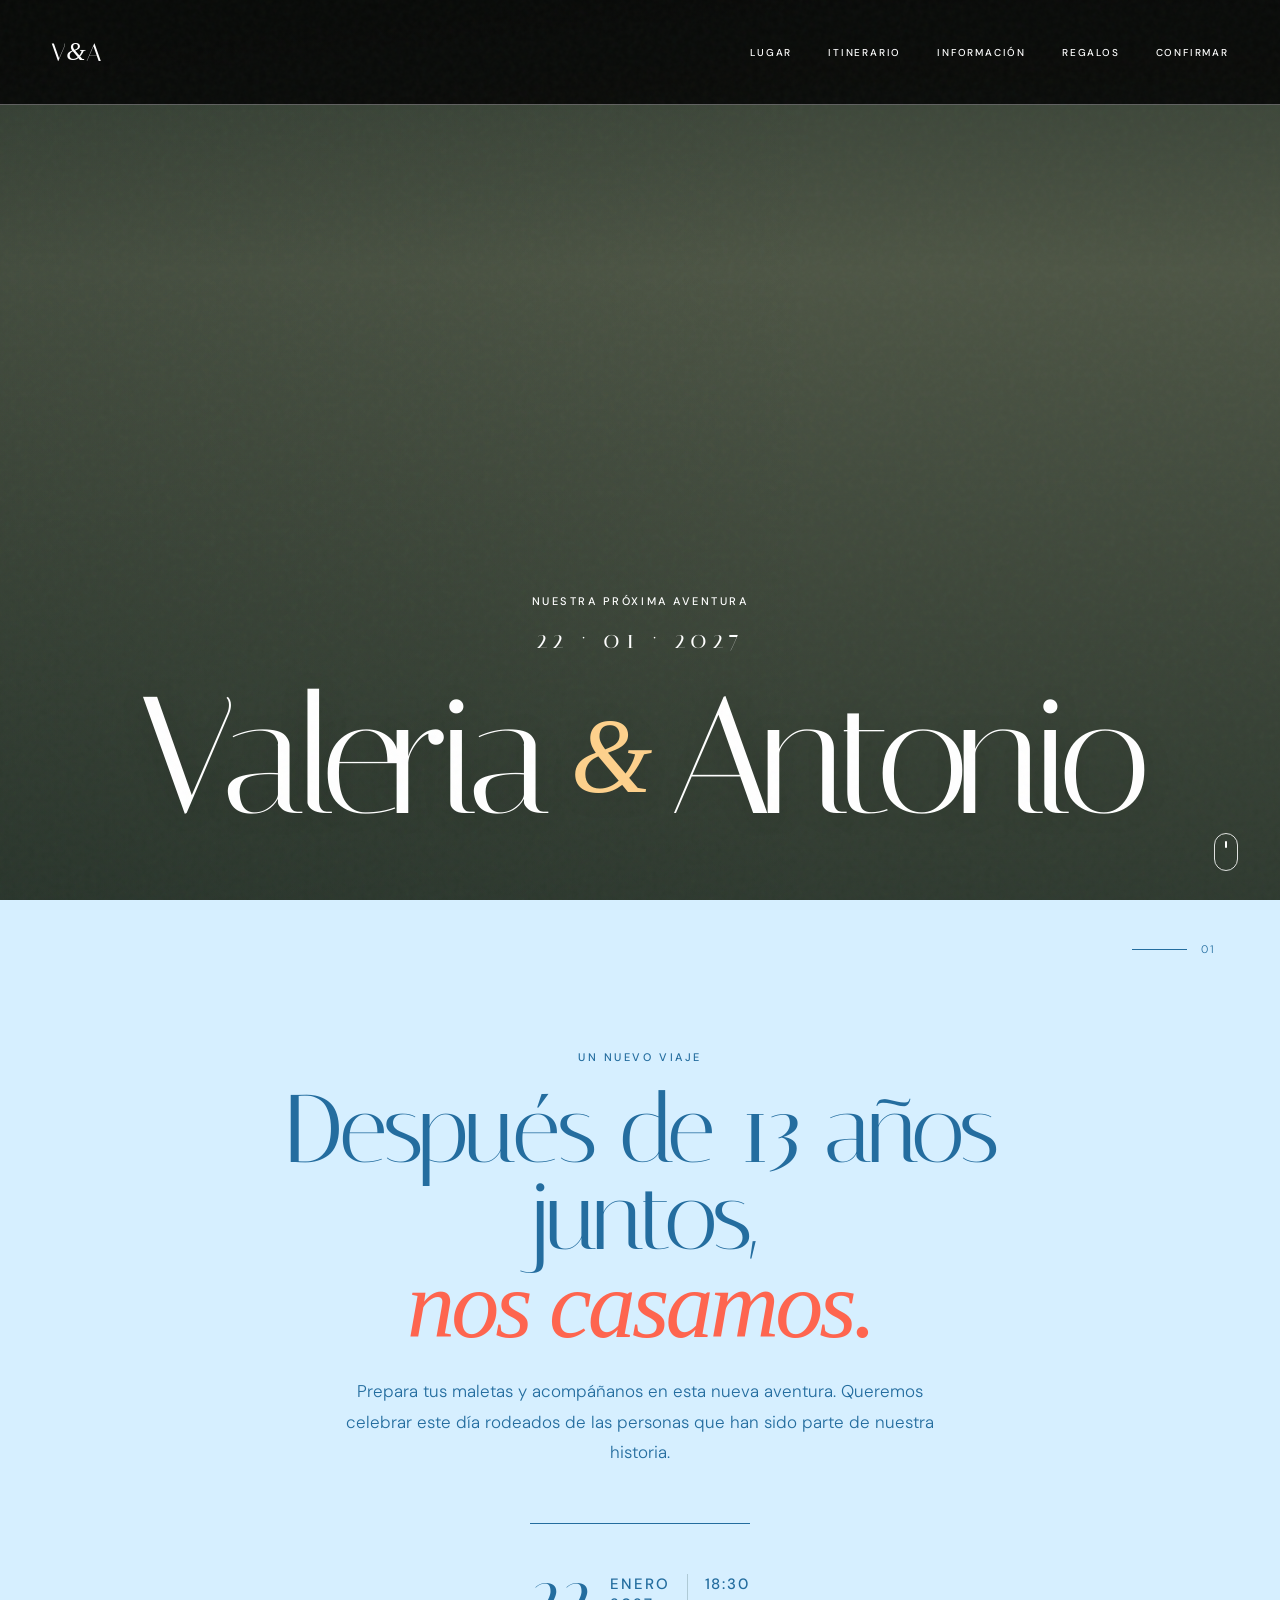
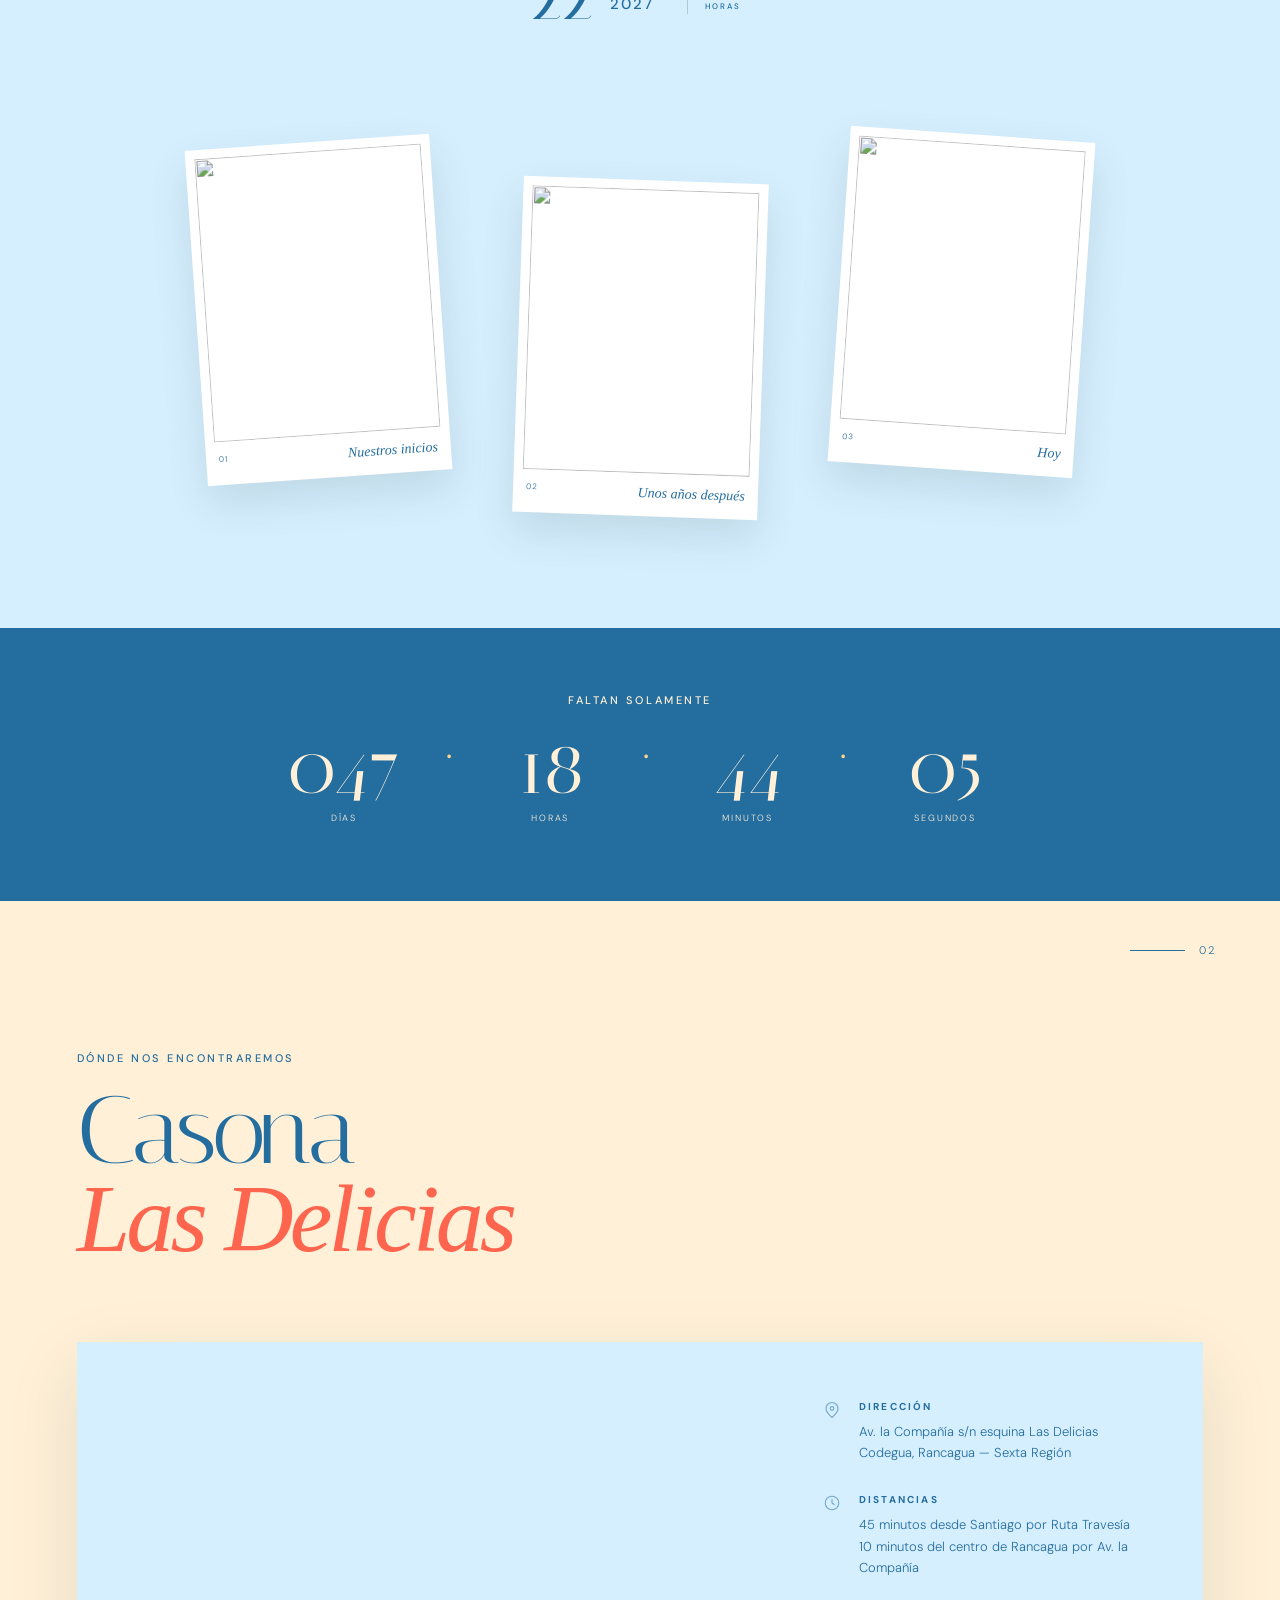
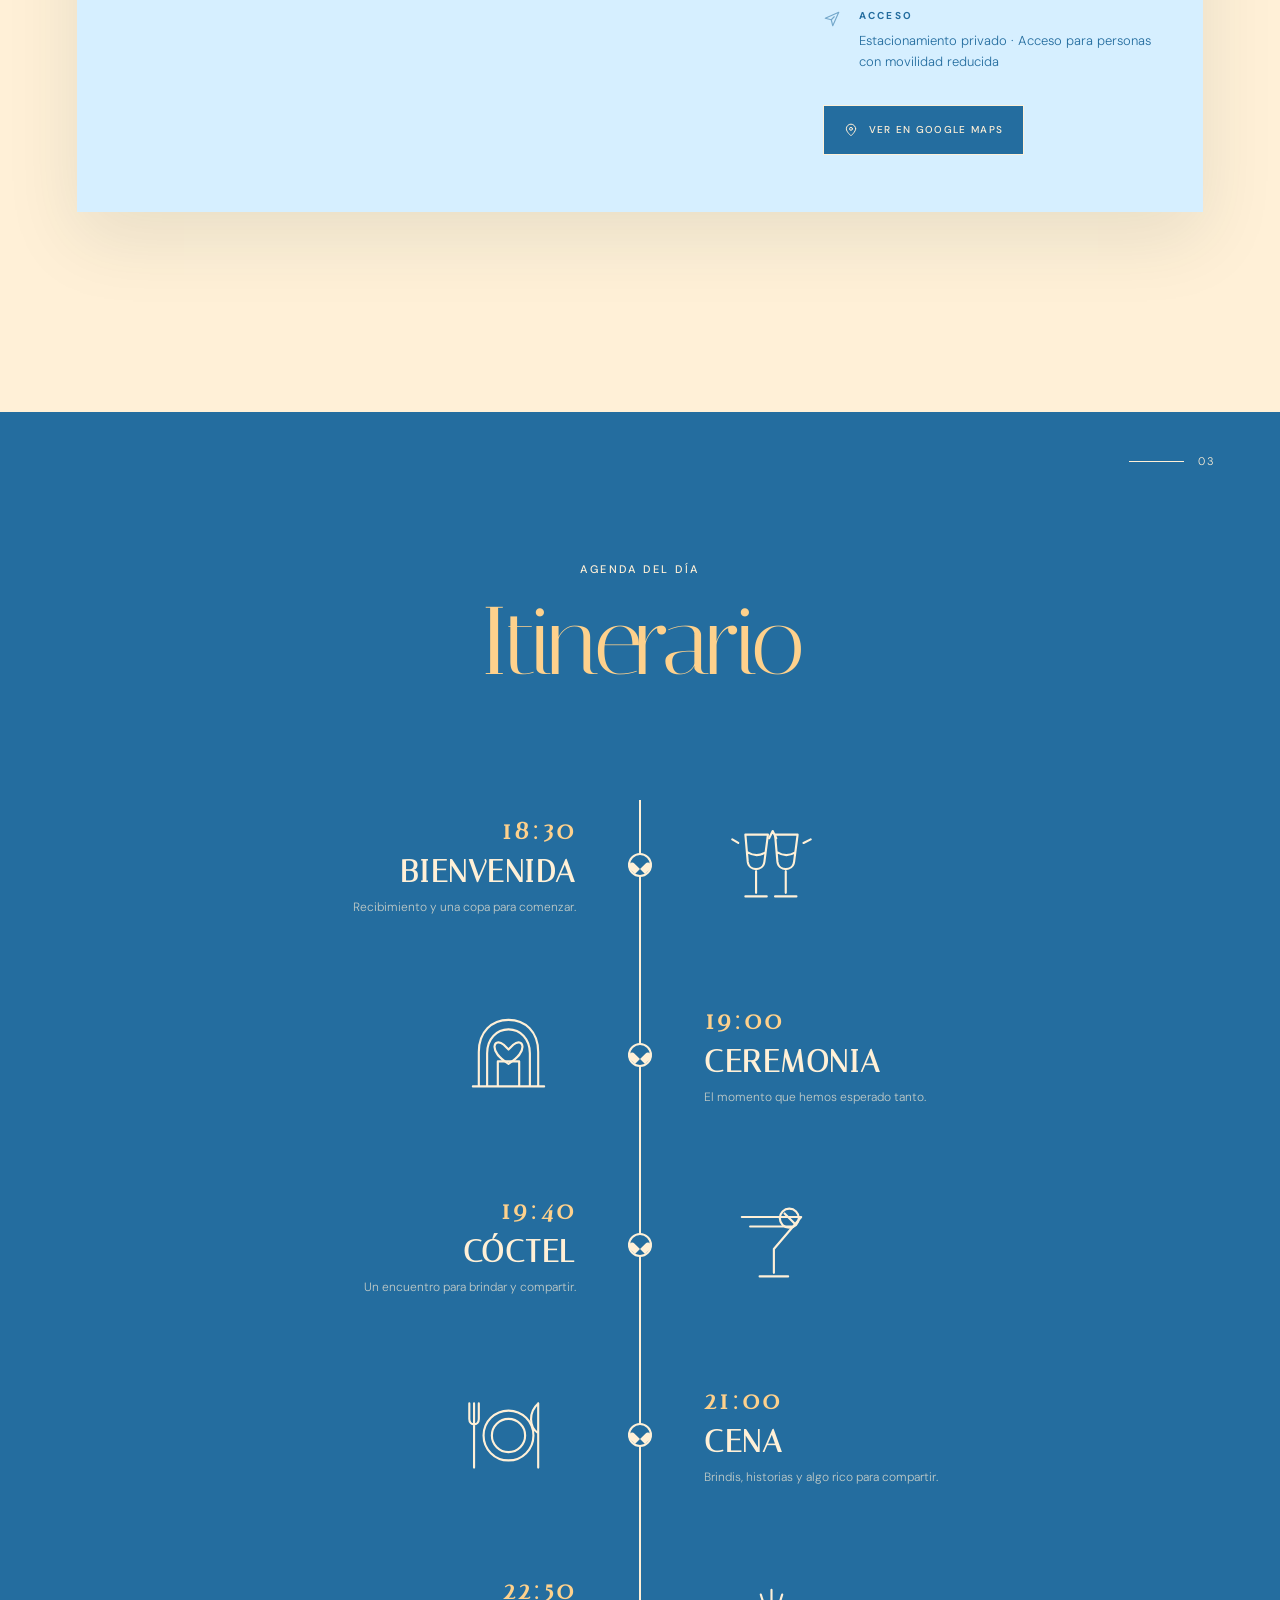
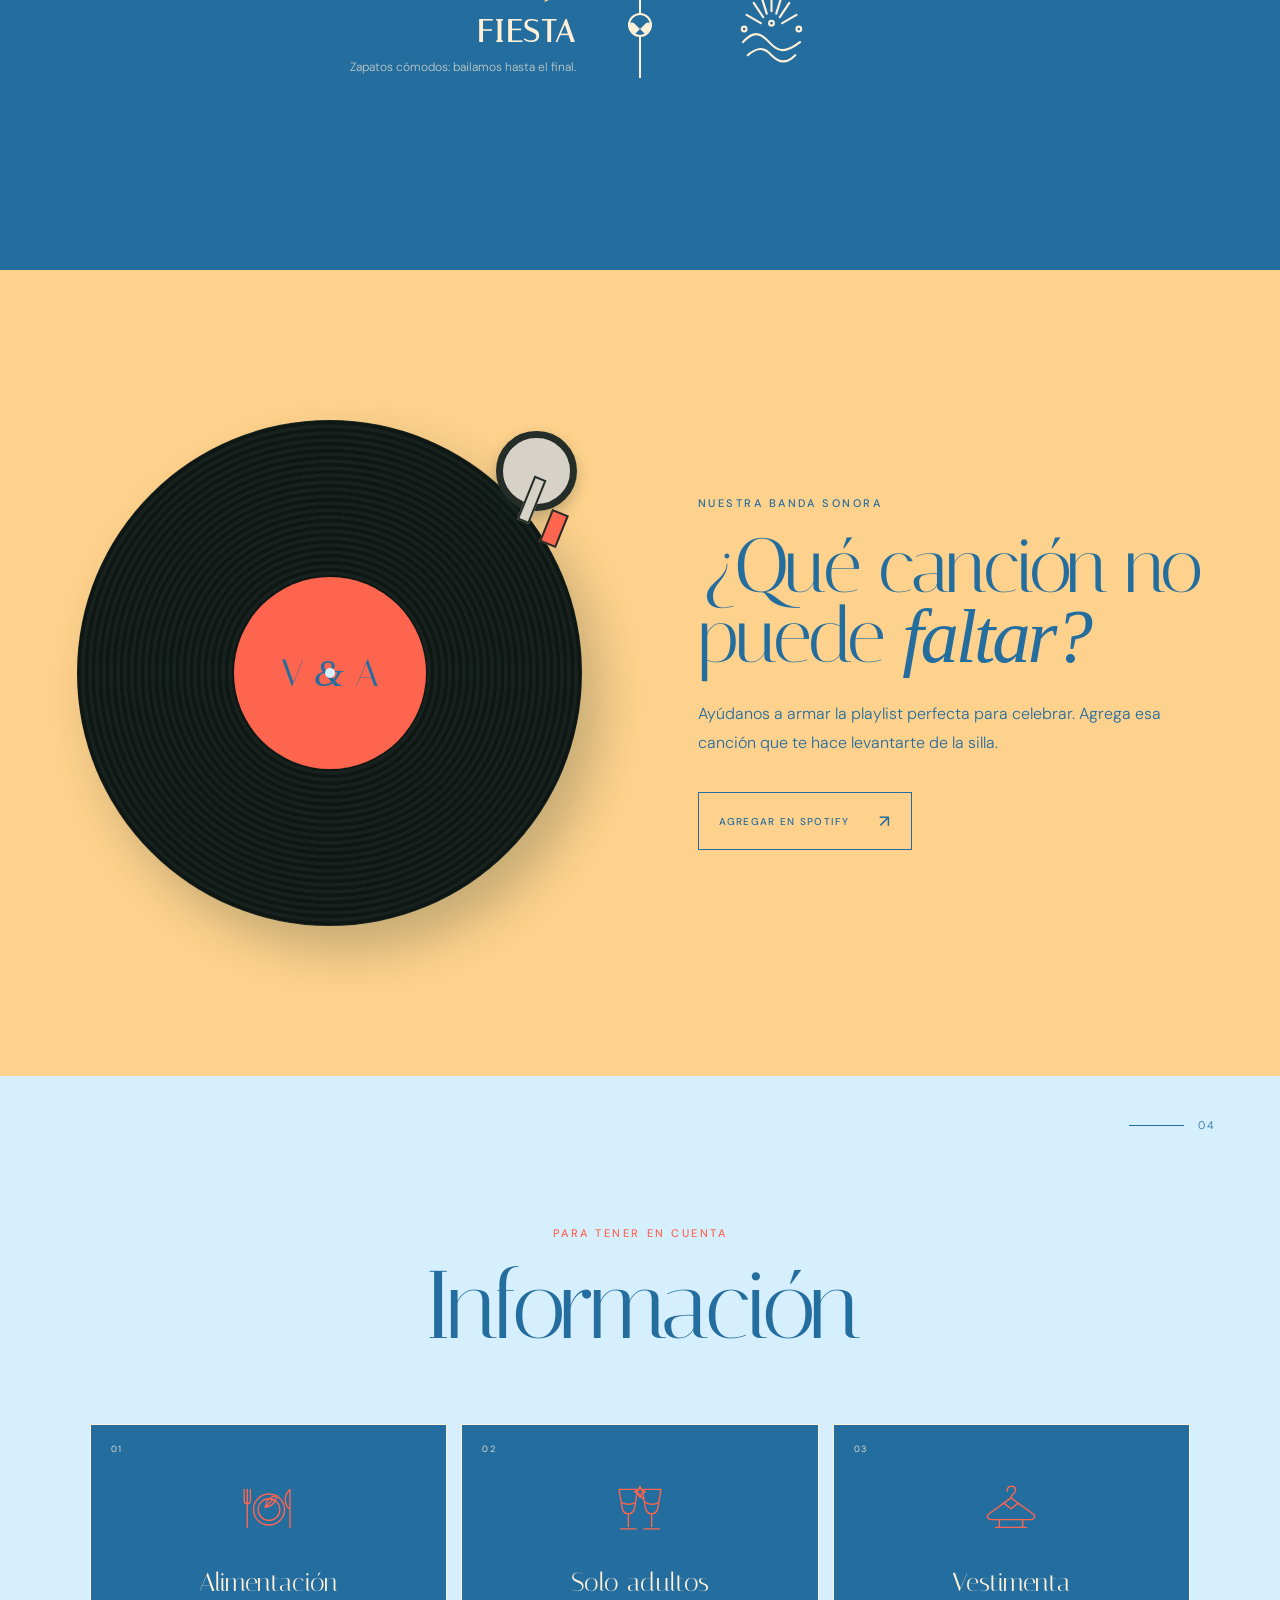
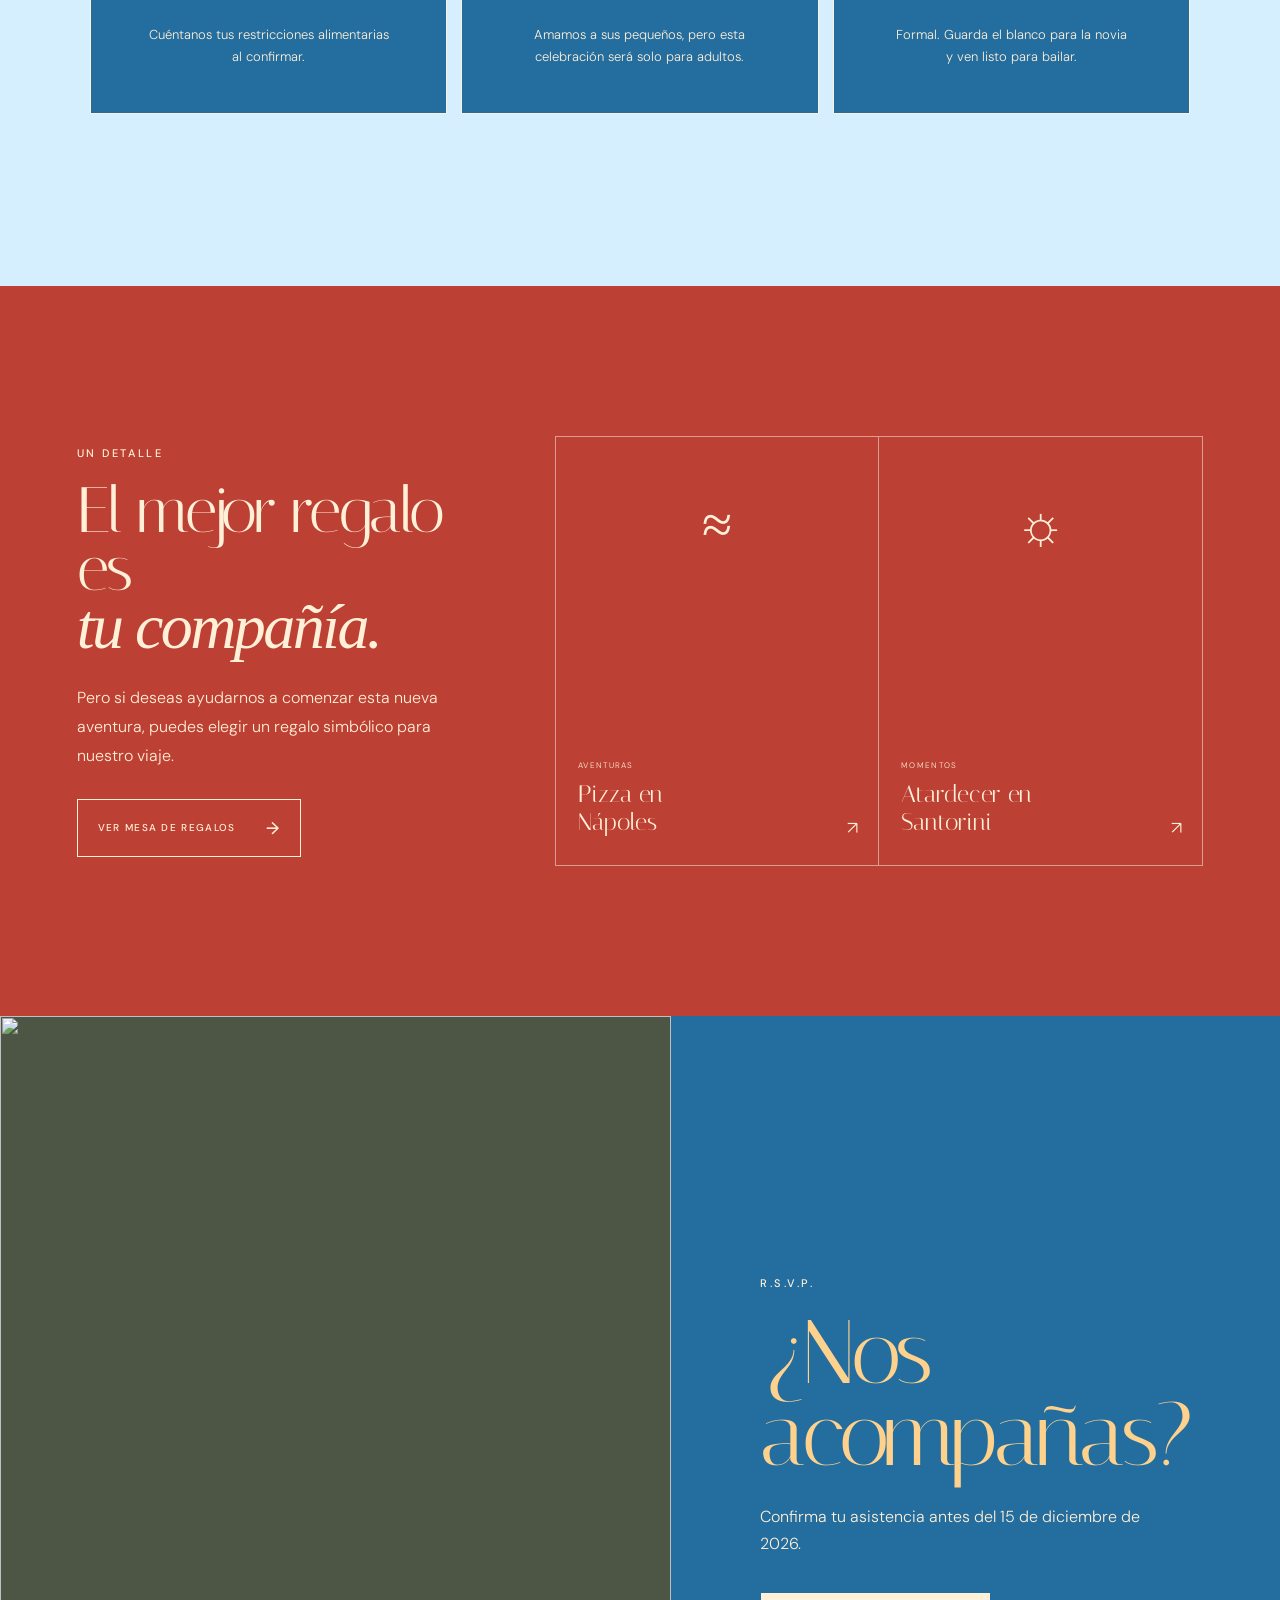
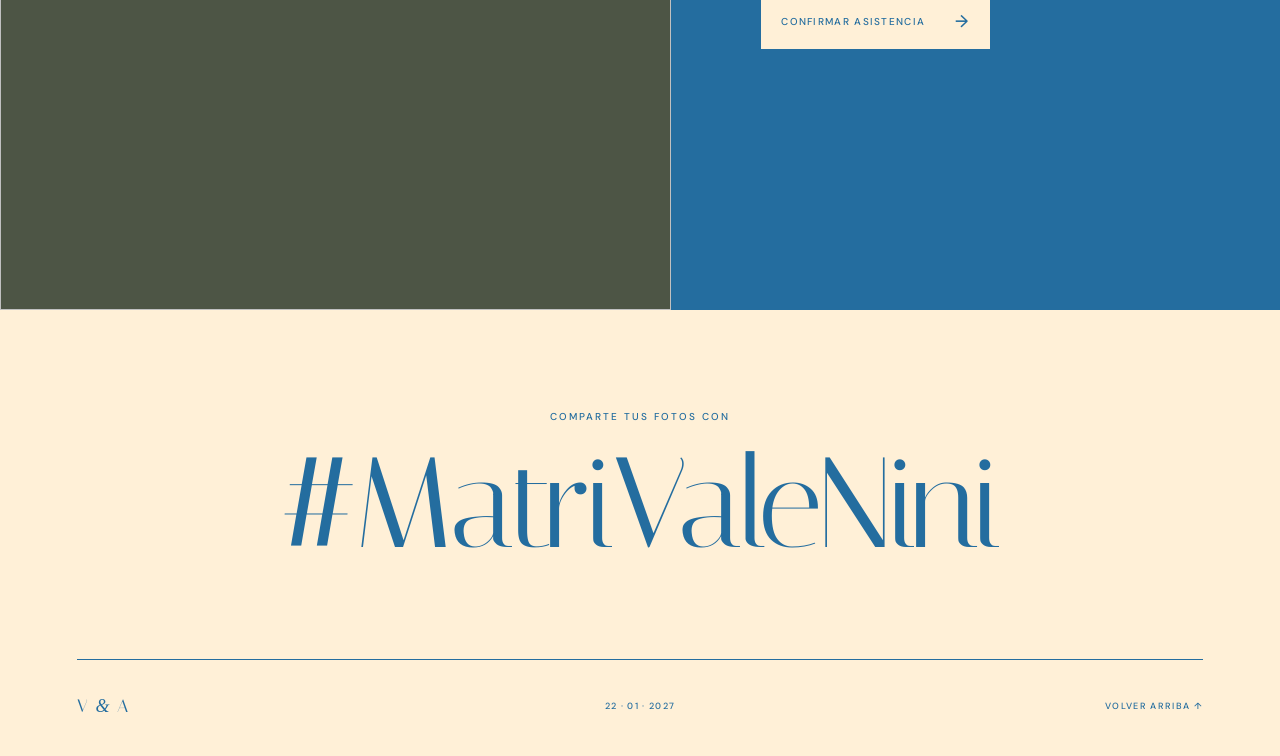
==== commit dec0bc58: ":gift: Replace gifts with the two-category reference list Co-authored-by: Cursor <cursoragent@cursor" ====
--- a/src/index.html
+++ b/src/index.html
@@ -299,19 +299,13 @@
         <a href="regalos.html?categoria=aventuras#regalos" class="gift-card reveal">
           <span class="gift-card__icon">≈</span>
           <small>Aventuras</small>
-          <h3>Un destino<br>por descubrir</h3>
+          <h3>Pizza en<br>Nápoles</h3>
           <span class="gift-card__arrow">↗</span>
         </a>
         <a href="regalos.html?categoria=momentos#regalos" class="gift-card reveal">
           <span class="gift-card__icon">☼</span>
           <small>Momentos</small>
-          <h3>Una cena<br>para recordar</h3>
-          <span class="gift-card__arrow">↗</span>
-        </a>
-        <a href="regalos.html?categoria=imposibles#regalos" class="gift-card reveal">
-          <span class="gift-card__icon">☾</span>
-          <small>Imposibles</small>
-          <h3>Un viaje<br>a la luna</h3>
+          <h3>Atardecer en<br>Santorini</h3>
           <span class="gift-card__arrow">↗</span>
         </a>
       </div>
--- a/src/styles.css
+++ b/src/styles.css
@@ -714,7 +714,7 @@
 .gifts__content { align-self: center; }
 .gifts__content h2 { font-size: clamp(48px, 5vw, 78px); }
 .gifts__content p:not(.eyebrow) { max-width: 430px; line-height: 1.8; }
-.gift-options { display: grid; grid-template-columns: repeat(3, 1fr); }
+.gift-options { display: grid; grid-template-columns: repeat(2, 1fr); }
 .gift-card {
   position: relative;
   display: flex;
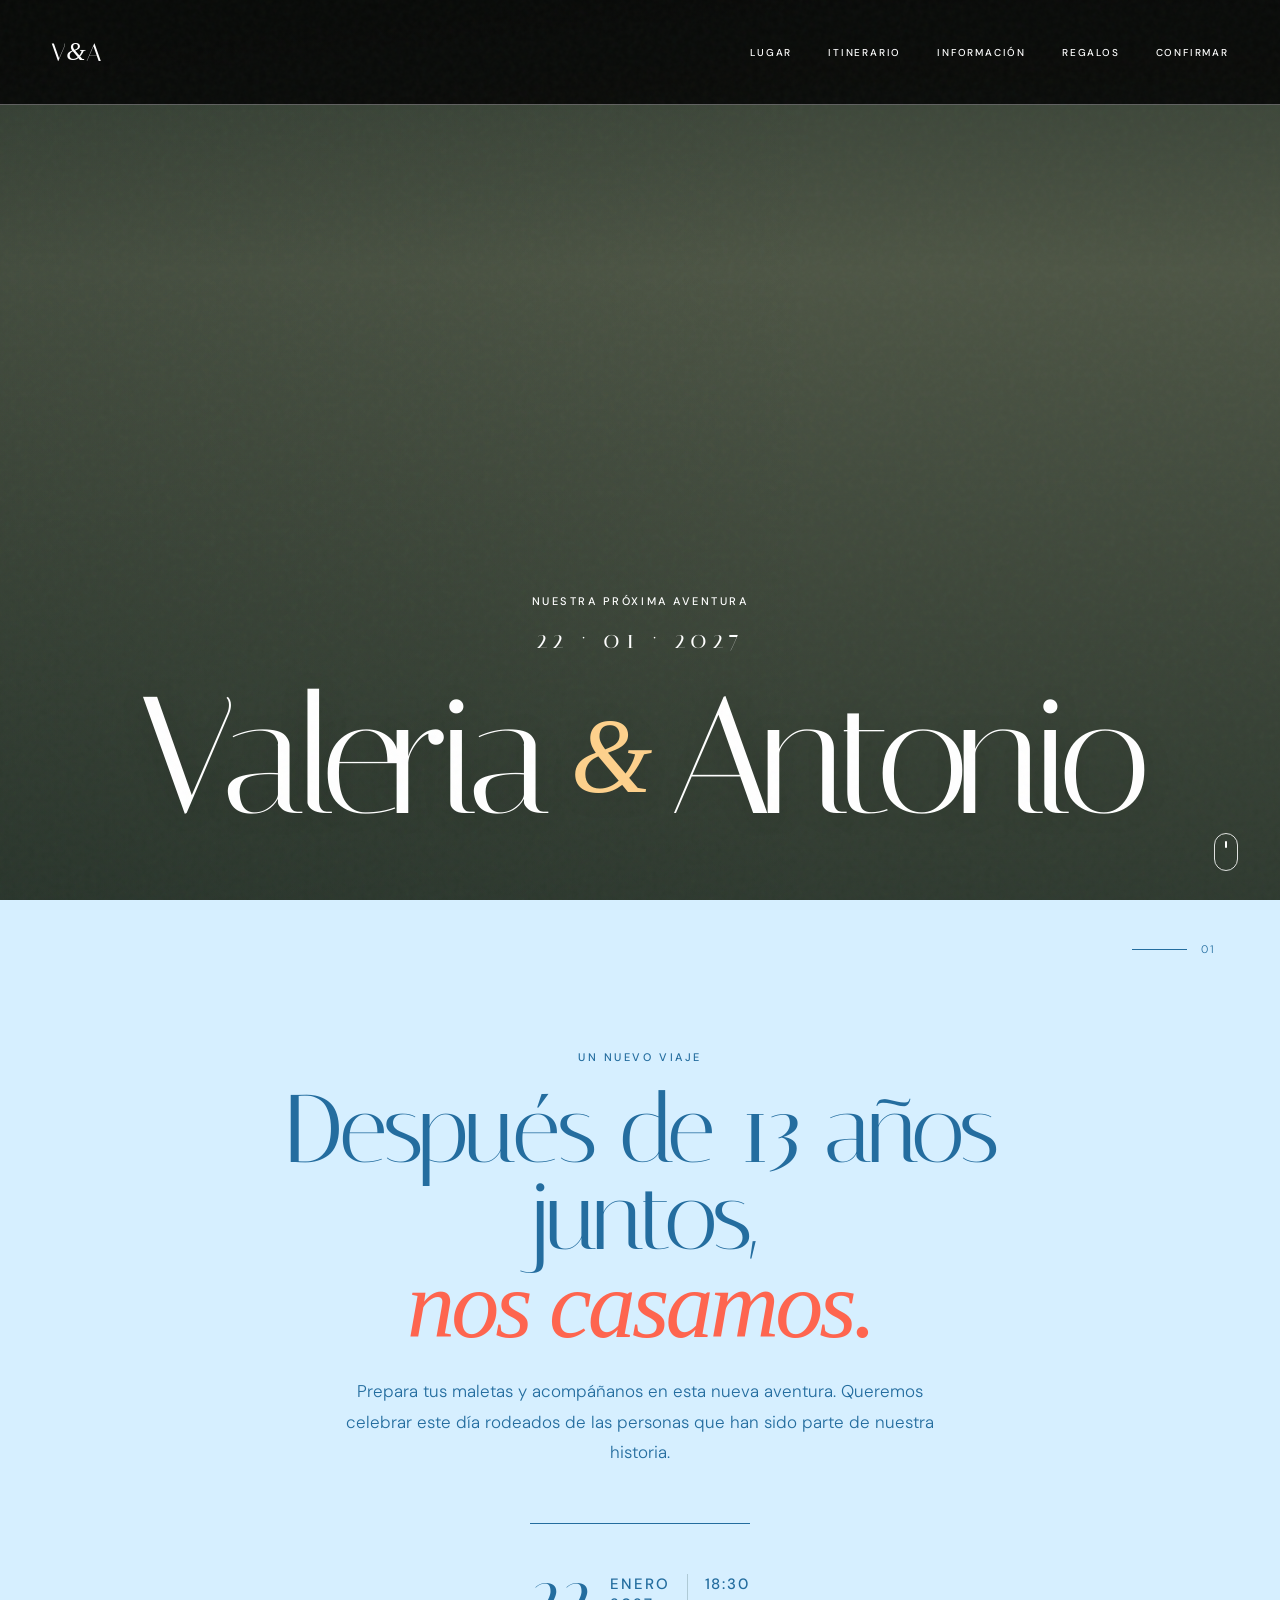
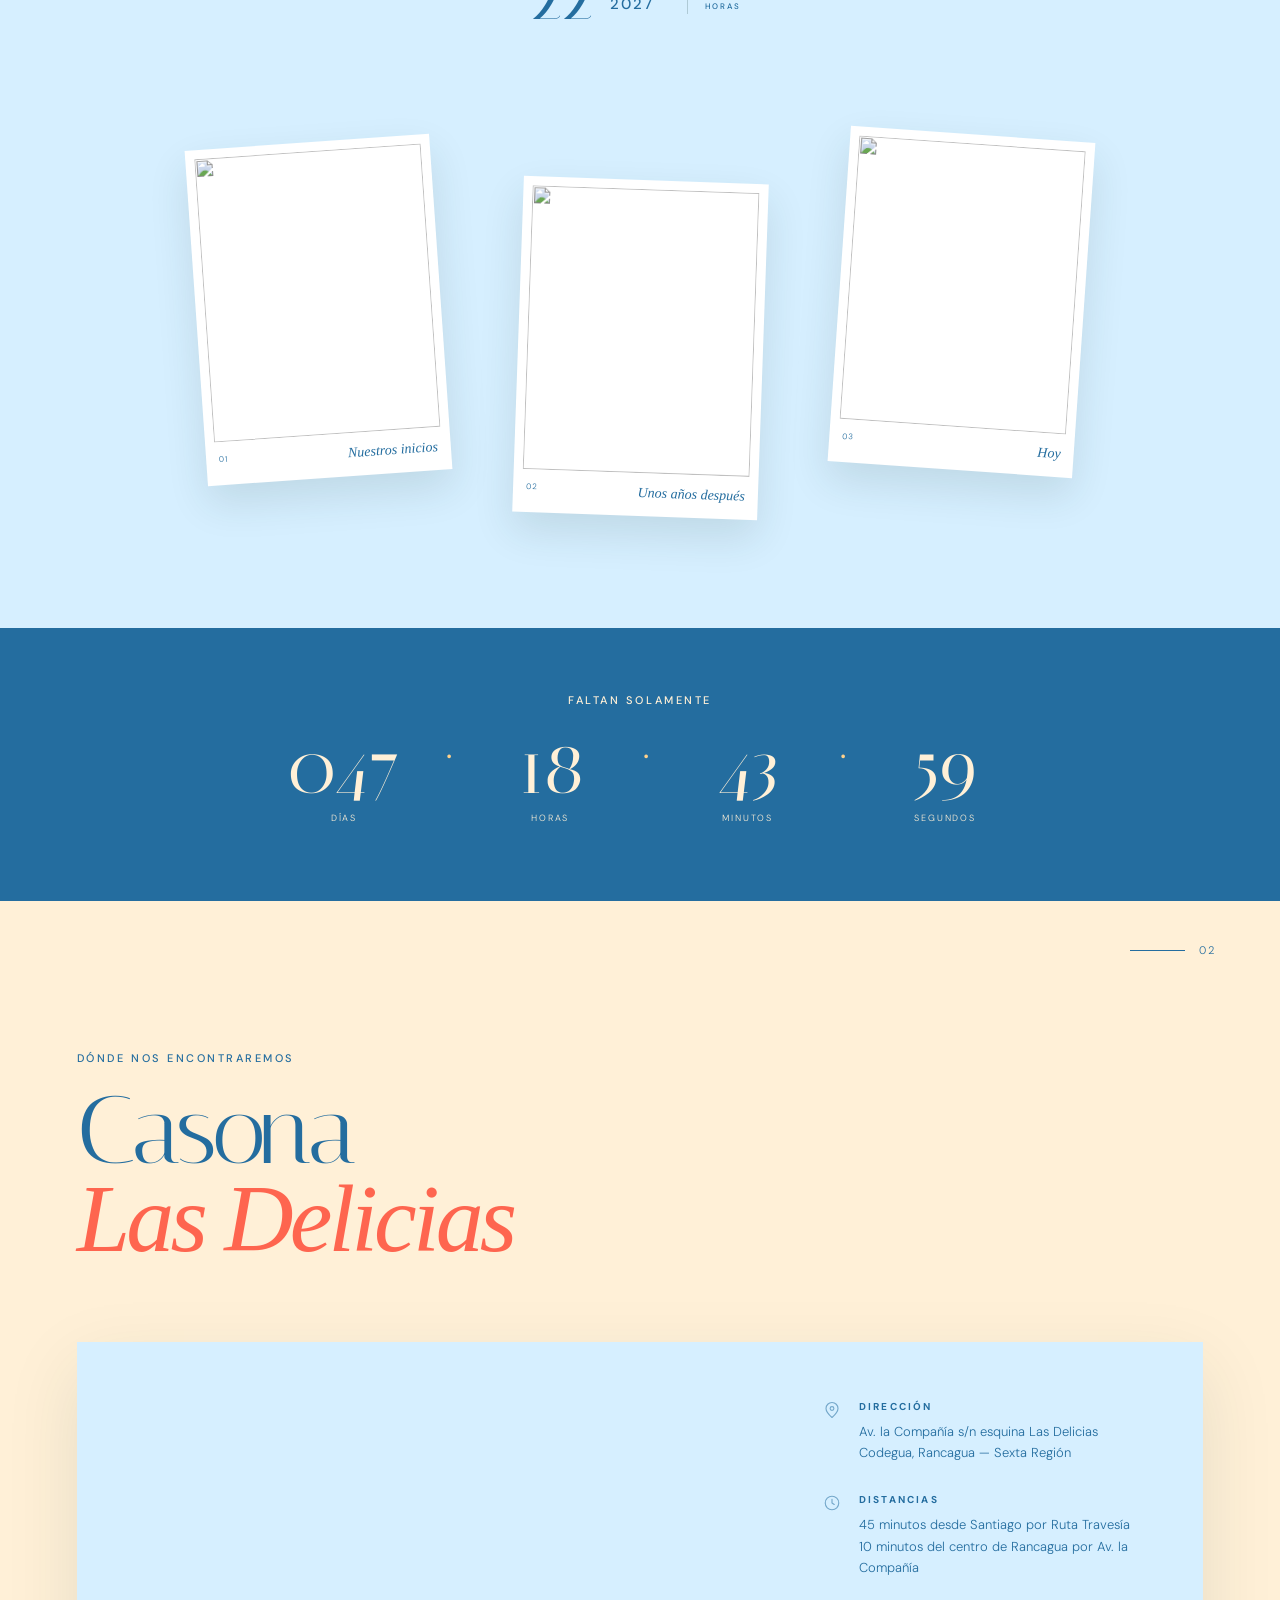
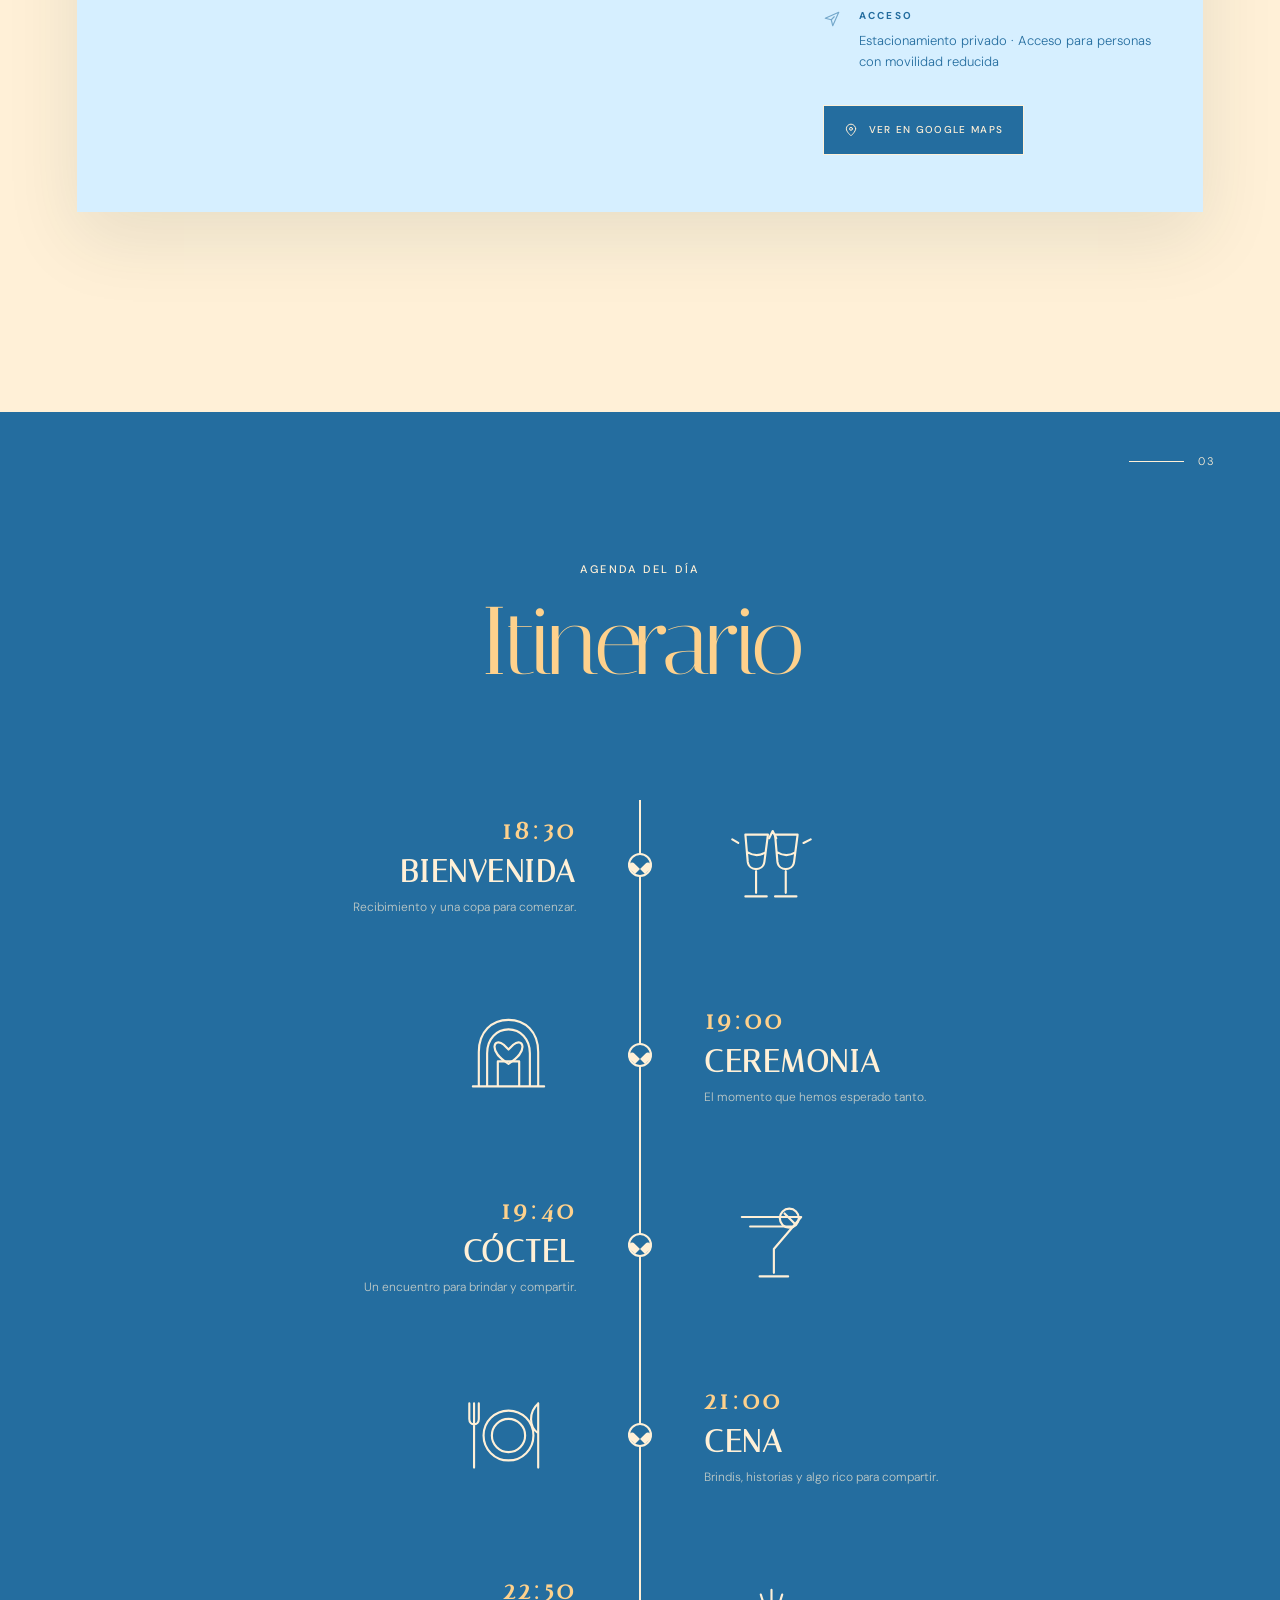
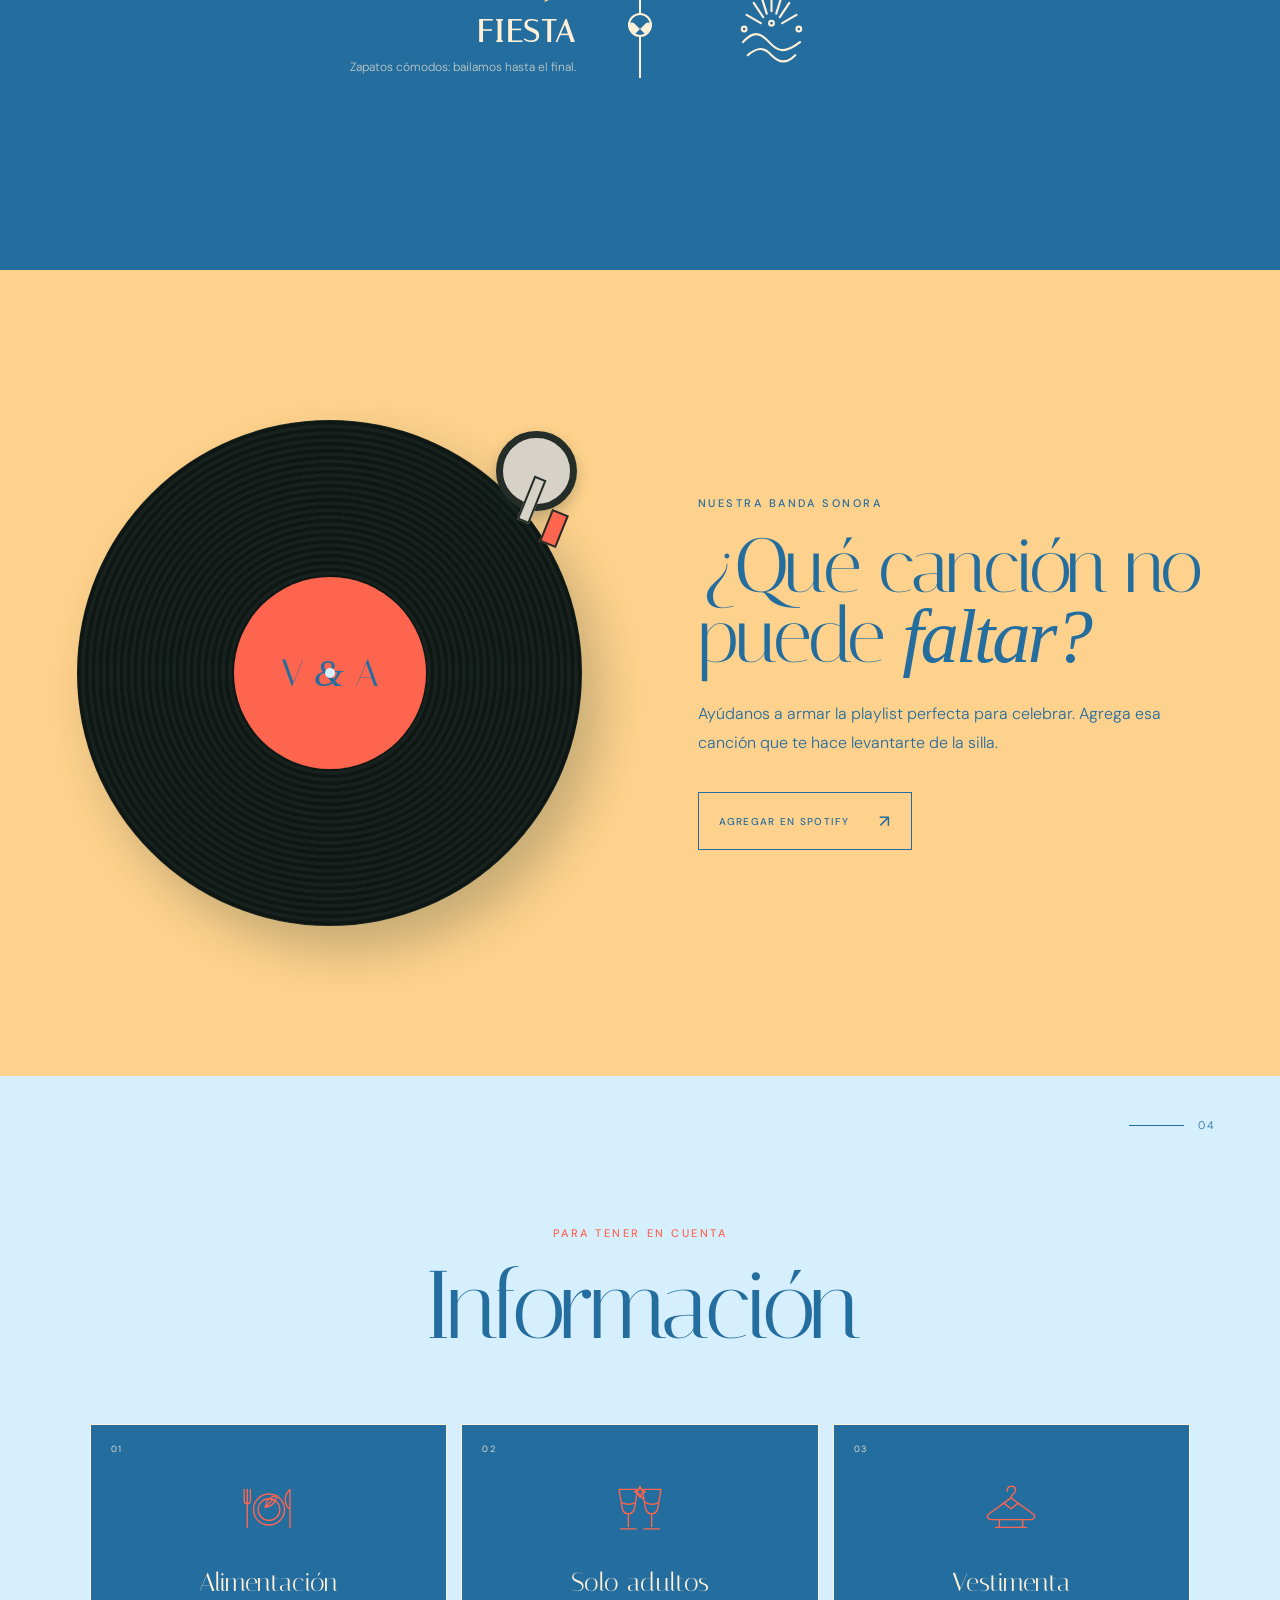
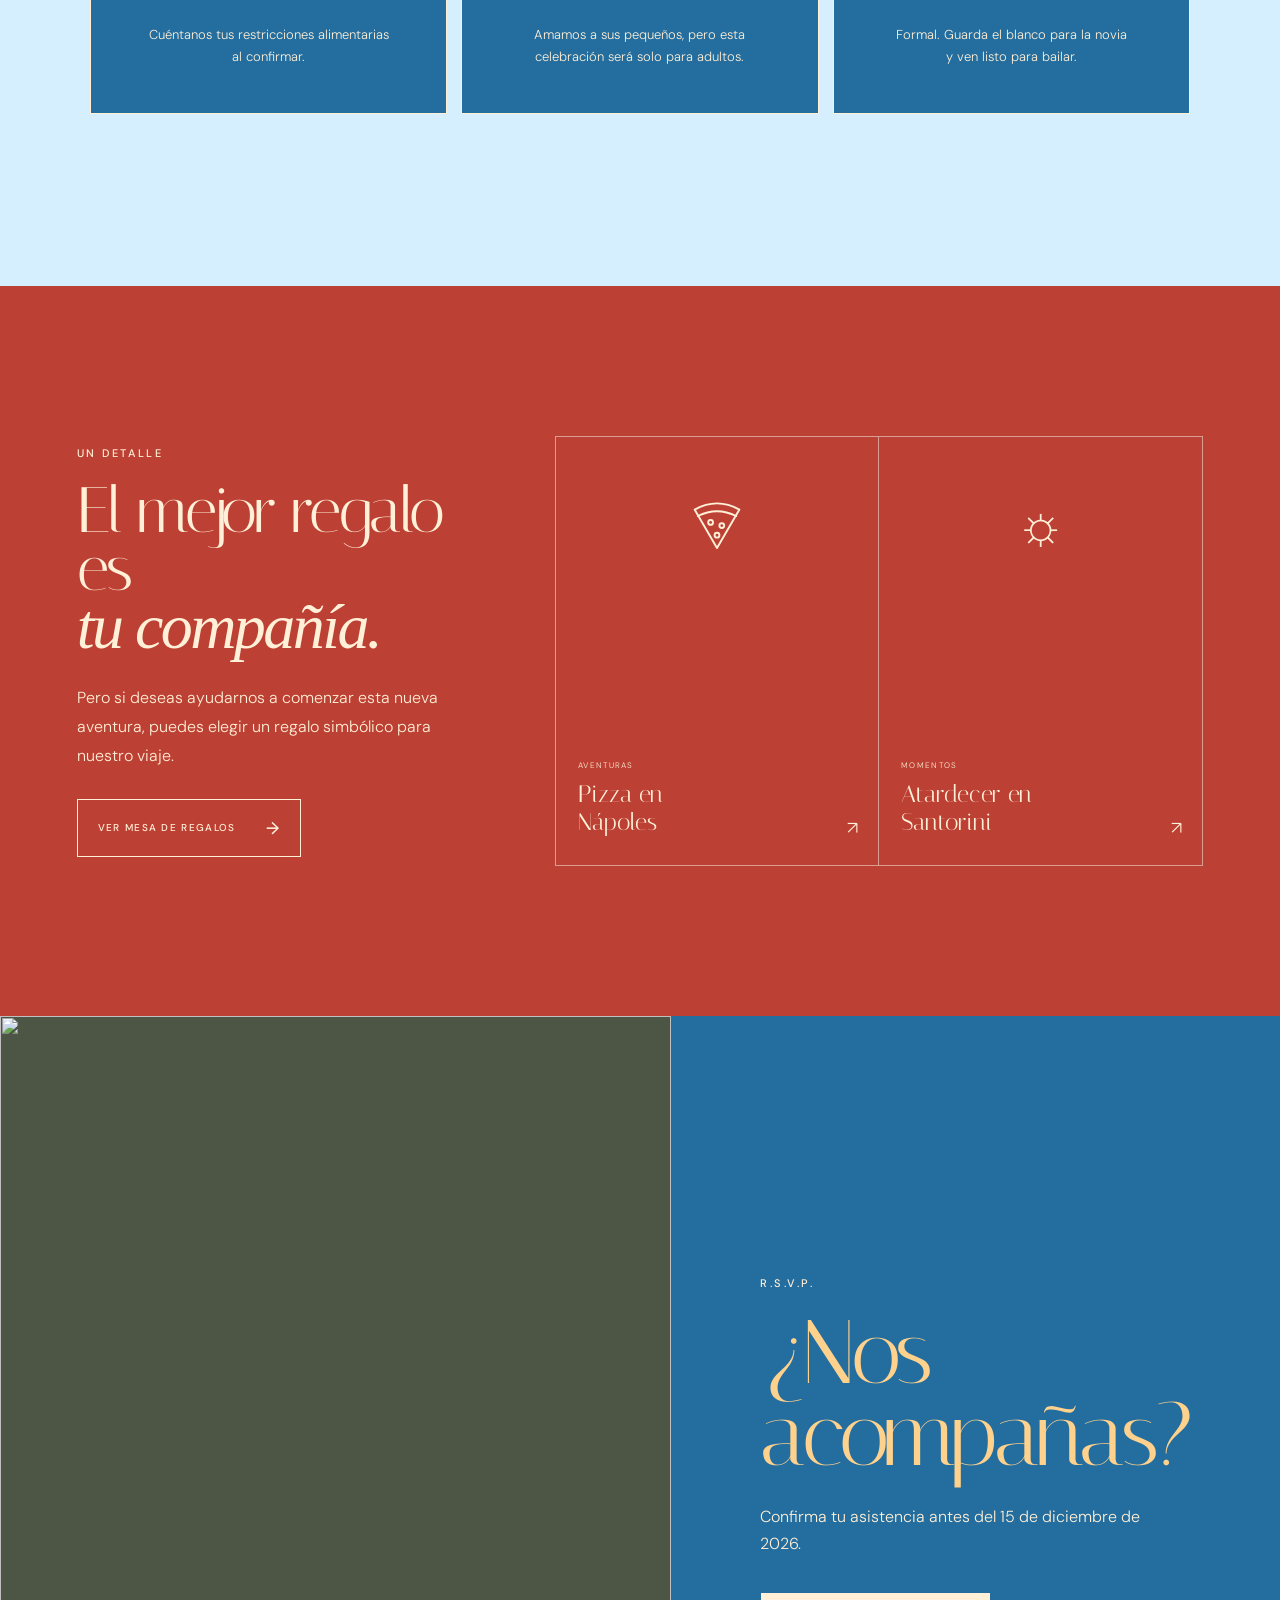
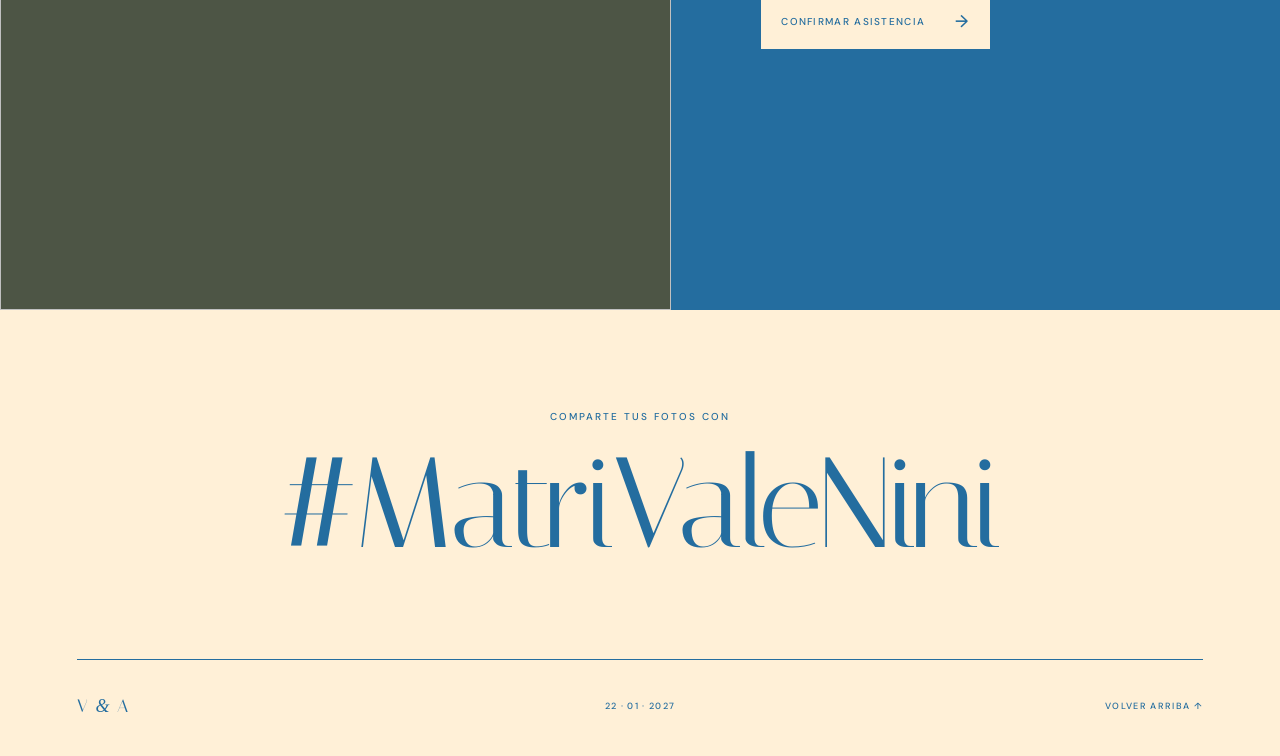
==== commit 98aa2d53: ":lipstick: Use the pizza icon on the Aventuras gift card Co-authored-by: Cursor <cursoragent@cursor." ====
--- a/src/index.html
+++ b/src/index.html
@@ -297,7 +297,7 @@
       </div>
       <div class="gift-options">
         <a href="regalos.html?categoria=aventuras#regalos" class="gift-card reveal">
-          <span class="gift-card__icon">≈</span>
+          <span class="gift-card__icon"><svg viewBox="0 0 80 80" aria-hidden="true"><path d="M12 22c18-10 38-10 56 0L40 70z"/><path d="M16 30c16-8 32-8 48 0"/><circle cx="32" cy="38" r="3"/><circle cx="46" cy="42" r="3"/><circle cx="40" cy="54" r="3"/></svg></span>
           <small>Aventuras</small>
           <h3>Pizza en<br>Nápoles</h3>
           <span class="gift-card__arrow">↗</span>
--- a/src/styles.css
+++ b/src/styles.css
@@ -108,7 +108,7 @@
   font-family: var(--serif);
   font-size: 25px;
 }
-.nav__monogram span, .footer i { font-family: Georgia, serif; font-style: italic; }
+.nav__monogram span, .footer i, .registry-hero__stamp i span { font-family: Georgia, serif; font-style: italic; }
 .nav__links { display: flex; gap: 36px; }
 .nav__links a {
   position: relative;
@@ -727,6 +727,7 @@
 }
 .gift-card + .gift-card { border-left: 0; }
 .gift-card__icon { position: absolute; top: 55px; left: 50%; font-family: var(--serif); font-size: 55px; transform: translateX(-50%); }
+.gift-card__icon svg { display: block; width: 64px; height: 64px; fill: none; stroke: currentColor; stroke-width: 2.4; stroke-linecap: round; stroke-linejoin: round; }
 .gift-card small { margin-bottom: 10px; font-size: 8px; letter-spacing: .16em; text-transform: uppercase; }
 .gift-card h3 { margin: 0; font-family: var(--serif); font-size: 24px; font-weight: 400; line-height: 1.2; }
 .gift-card__arrow { position: absolute; right: 20px; bottom: 25px; font-size: 18px; }
@@ -774,7 +775,7 @@
   transition: transform .4s ease;
 }
 .registry-hero__stamp:hover { transform: rotate(-4deg) scale(1.04); }
-.registry-hero__stamp span { font-size: 9px; font-weight: 500; letter-spacing: .2em; }
+.registry-hero__stamp > span { font-size: 9px; font-weight: 500; letter-spacing: .2em; }
 .registry-hero__stamp i { color: var(--accent); font-family: var(--serif); font-size: 34px; font-style: normal; }
 .nav__links a[aria-current="page"]::after { right: 0; }
 
@@ -825,7 +826,7 @@
 .chip:focus-visible { outline: 2px solid var(--coral); outline-offset: 3px; }
 .registry__grid {
   display: grid;
-  grid-template-columns: repeat(auto-fill, minmax(260px, 1fr));
+  grid-template-columns: repeat(3, 1fr);
   gap: 30px;
   max-width: 1180px;
   margin: 0 auto;
@@ -1033,6 +1034,7 @@
   .registry-hero { min-height: 0; padding-bottom: 220px; }
   .registry-hero__stamp { bottom: 50px; width: 120px; height: 120px; }
   .registry-hero__stamp i { font-size: 28px; }
+  .registry__grid { grid-template-columns: repeat(2, 1fr); }
 }
 
 @media (max-width: 640px) {
@@ -1164,7 +1166,7 @@
   .registry-hero h1 { font-size: clamp(48px, 15vw, 78px); }
   .registry-hero__content > p:not(.eyebrow) { font-size: 15px; }
   .registry-hero__stamp { right: 24px; bottom: 44px; width: 104px; height: 104px; }
-  .registry-hero__stamp span { font-size: 7px; }
+  .registry-hero__stamp > span { font-size: 7px; }
   .registry-hero__stamp i { font-size: 24px; }
   h1, h2 { text-wrap: balance; }
   .free-amount h2 { font-size: 48px; }
